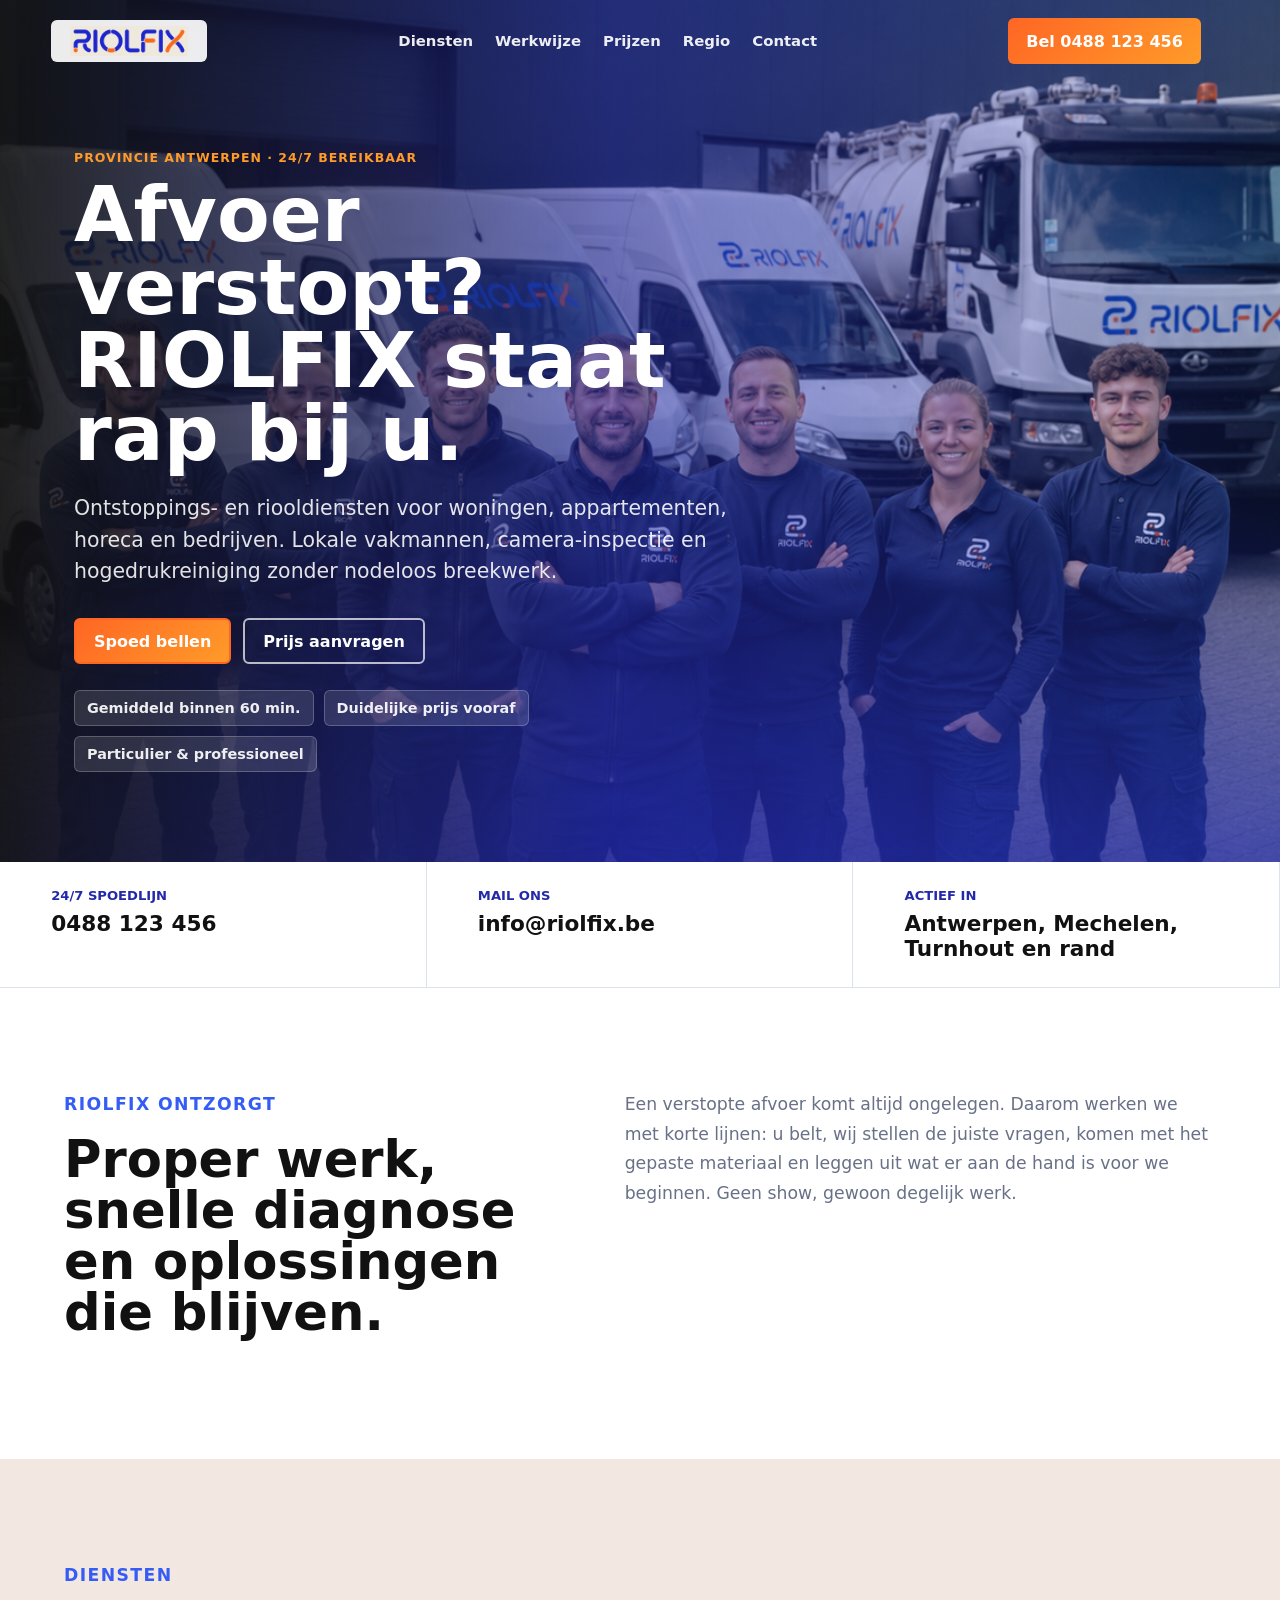
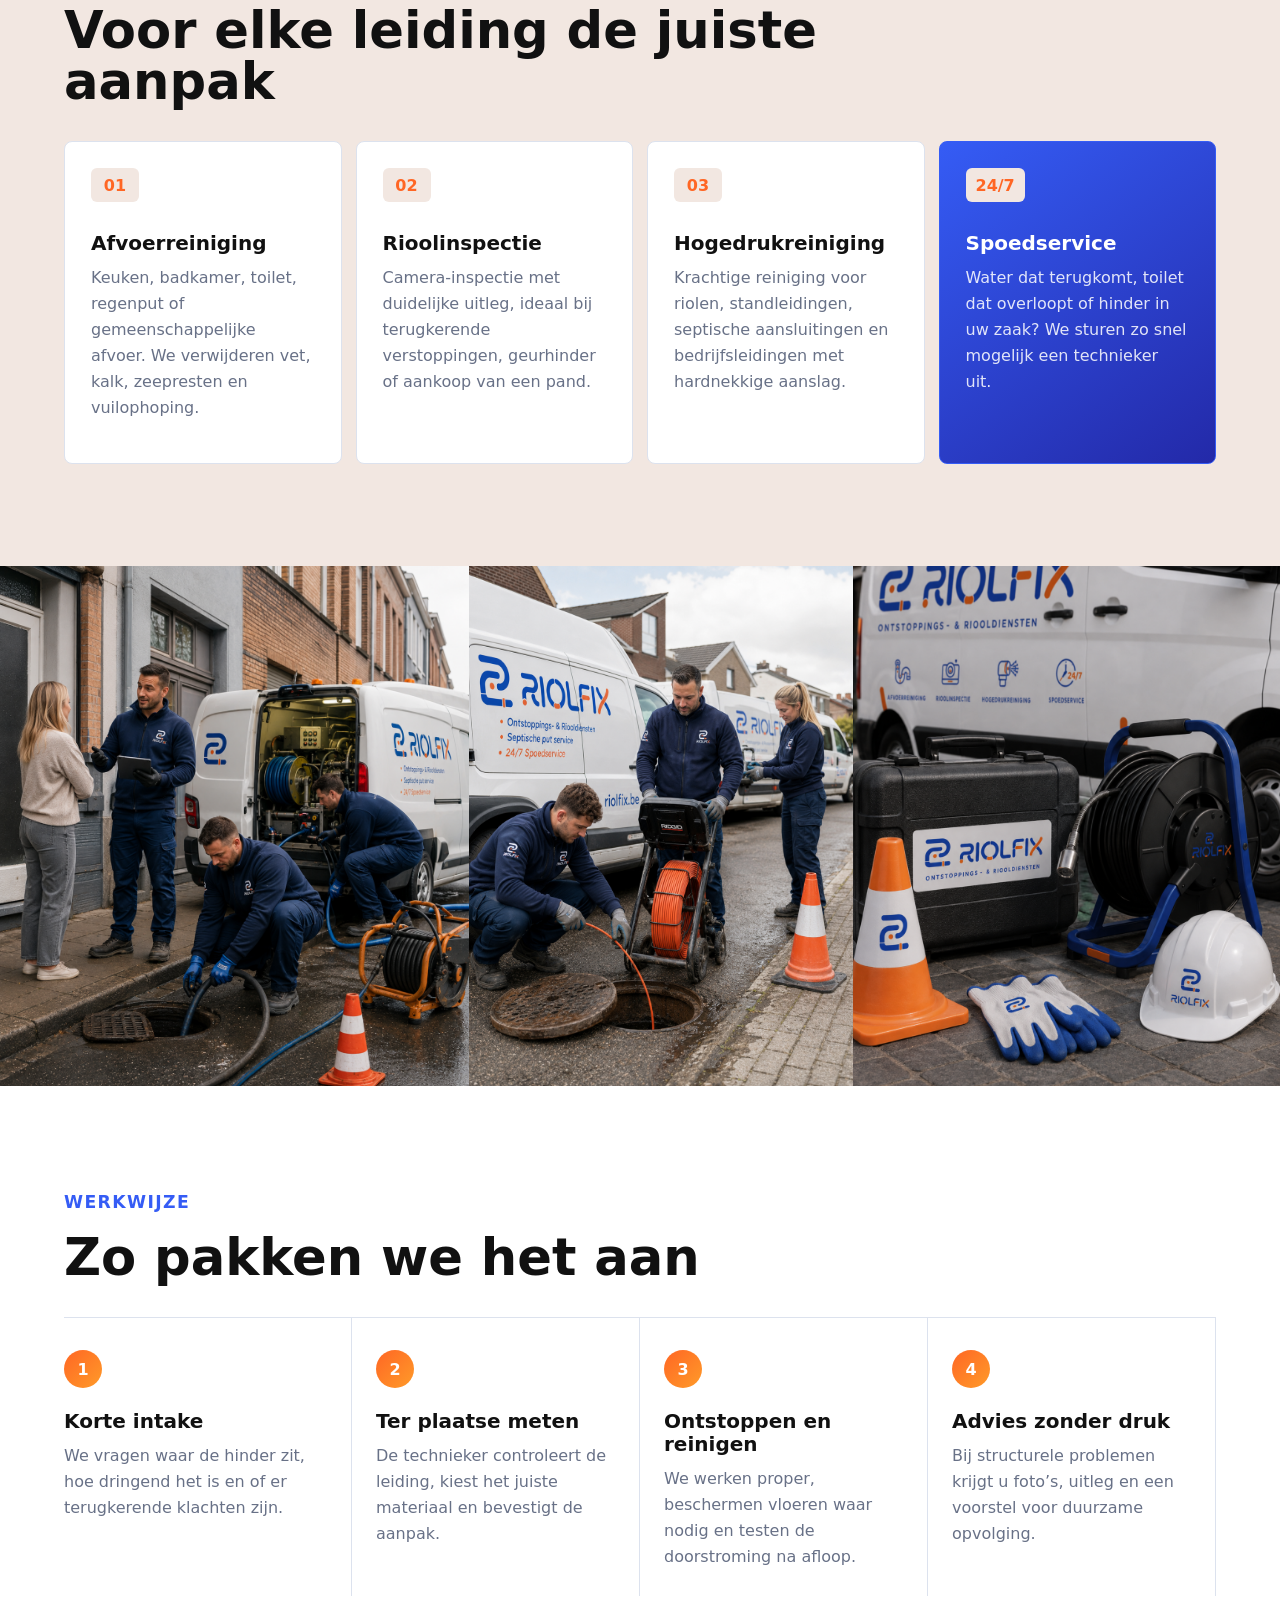
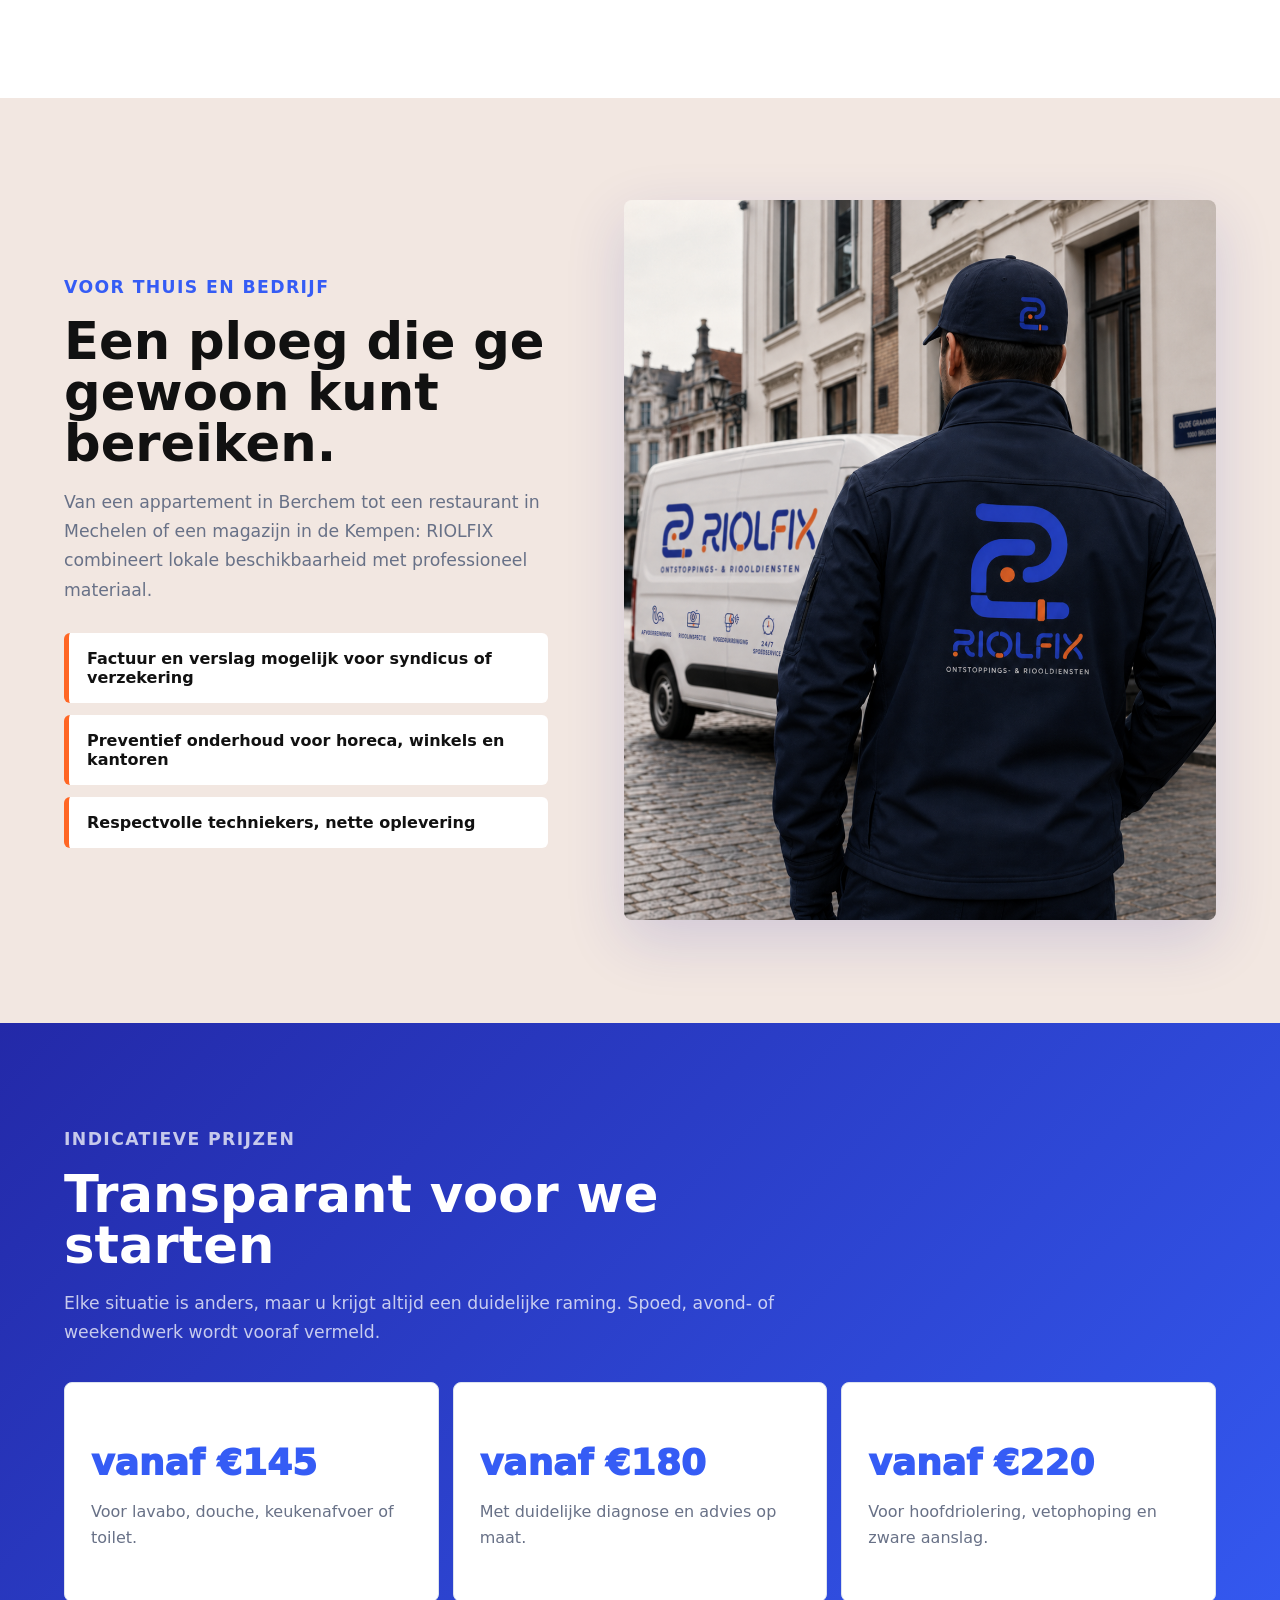
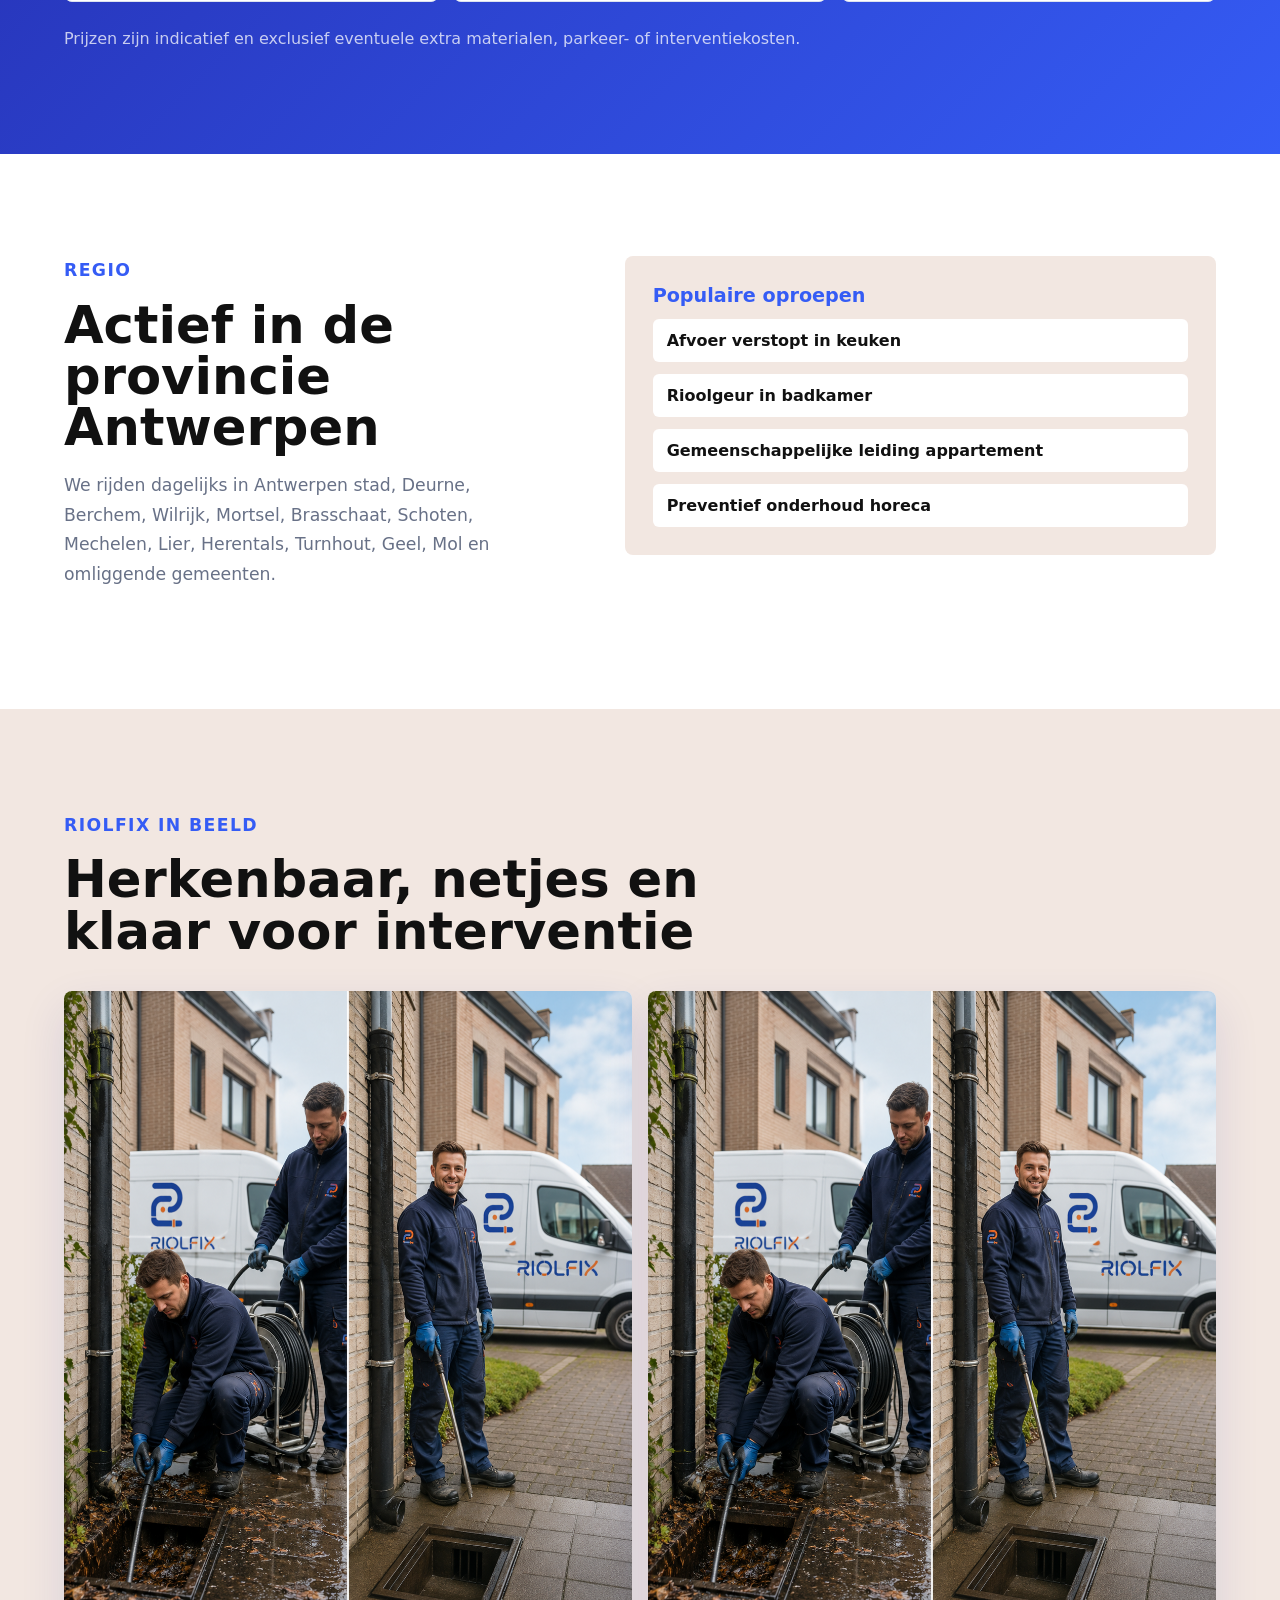
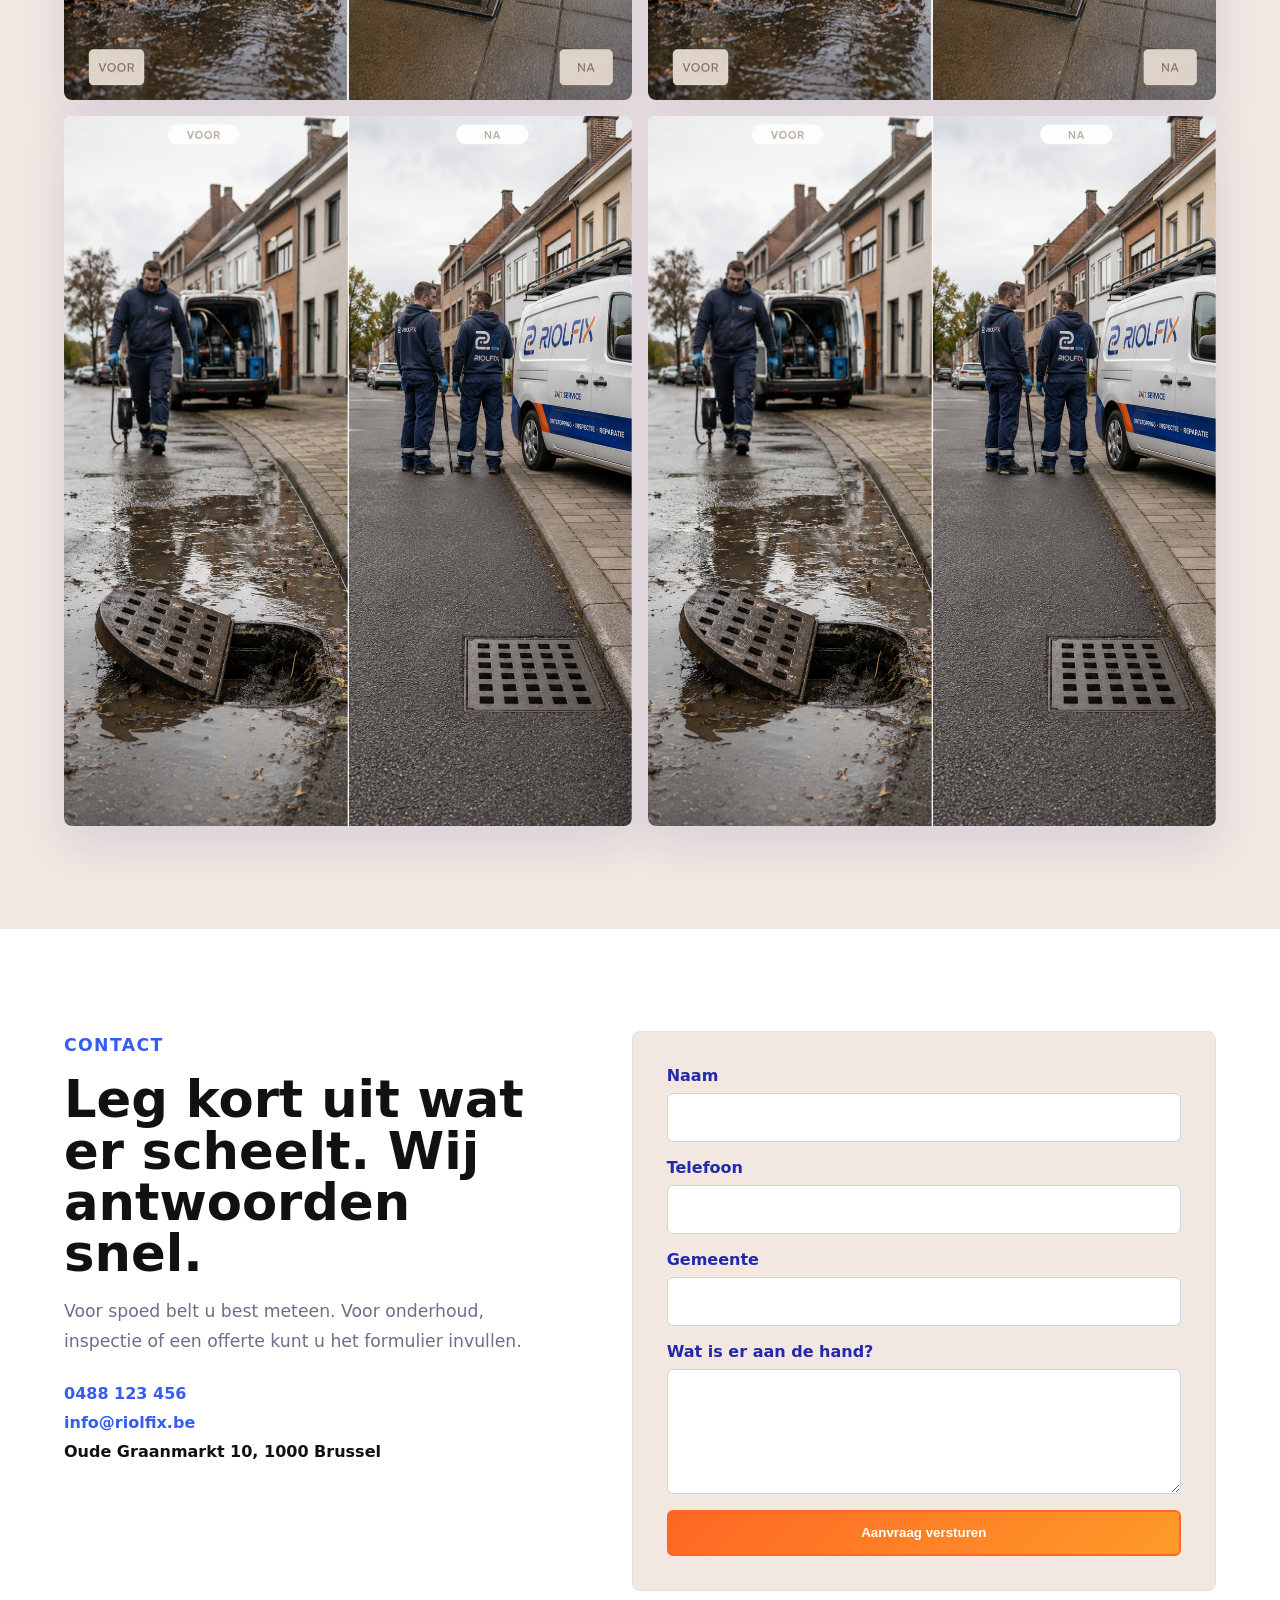
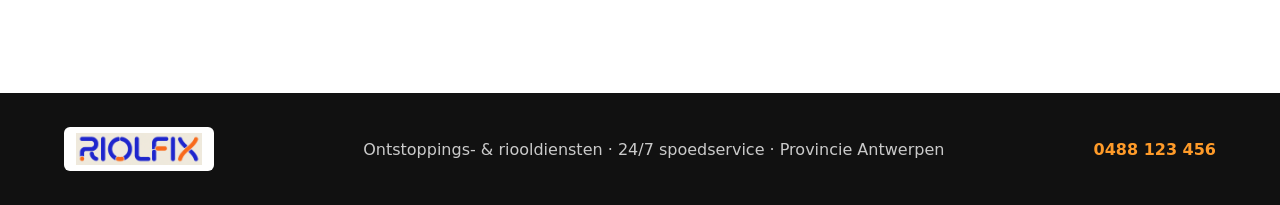
==== index.html @ 6b350935 "Build RIOLFIX landing page" ====
<!doctype html>
<html lang="nl-BE">
  <head>
    <meta charset="utf-8" />
    <meta name="viewport" content="width=device-width, initial-scale=1" />
    <title>RIOLFIX | Ontstoppings- & riooldiensten in Antwerpen</title>
    <meta
      name="description"
      content="RIOLFIX helpt woningen, horeca en bedrijven in provincie Antwerpen met ontstoppingen, rioolinspectie, hogedrukreiniging en 24/7 spoedservice."
    />
    <link rel="preload" href="assets/team-yard.png" as="image" />
    <link rel="stylesheet" href="styles.css" />
  </head>
  <body>
    <header class="site-header" data-header>
      <a class="brand" href="#top" aria-label="RIOLFIX startpagina">
        <img src="assets/riolfix-logo-crop.png" alt="RIOLFIX" />
      </a>
      <nav class="nav" aria-label="Hoofdnavigatie">
        <a href="#diensten">Diensten</a>
        <a href="#werkwijze">Werkwijze</a>
        <a href="#prijzen">Prijzen</a>
        <a href="#regio">Regio</a>
        <a href="#contact">Contact</a>
      </nav>
      <a class="header-call" href="tel:+32488123456">Bel 0488 123 456</a>
      <button class="menu-toggle" type="button" aria-expanded="false" aria-controls="mobile-nav" data-menu-toggle>
        <span></span>
        <span></span>
      </button>
    </header>

    <nav class="mobile-nav" id="mobile-nav" aria-label="Mobiele navigatie" data-mobile-nav>
      <a href="#diensten">Diensten</a>
      <a href="#werkwijze">Werkwijze</a>
      <a href="#prijzen">Prijzen</a>
      <a href="#regio">Regio</a>
      <a href="#contact">Contact</a>
    </nav>

    <main id="top">
      <section class="hero" aria-labelledby="hero-title">
        <picture>
          <source srcset="assets/team-yard.png" media="(min-width: 760px)" />
          <img class="hero-bg" src="assets/technician-van.png" alt="RIOLFIX ploeg met servicewagens" />
        </picture>
        <div class="hero-shade"></div>
        <div class="hero-content">
          <p class="eyebrow">Provincie Antwerpen · 24/7 bereikbaar</p>
          <h1 id="hero-title">Afvoer verstopt? RIOLFIX staat rap bij u.</h1>
          <p class="hero-copy">
            Ontstoppings- en riooldiensten voor woningen, appartementen, horeca en bedrijven.
            Lokale vakmannen, camera-inspectie en hogedrukreiniging zonder nodeloos breekwerk.
          </p>
          <div class="hero-actions">
            <a class="btn primary" href="tel:+32488123456">Spoed bellen</a>
            <a class="btn secondary" href="#contact">Prijs aanvragen</a>
          </div>
          <div class="hero-facts" aria-label="Belangrijkste voordelen">
            <span>Gemiddeld binnen 60 min.</span>
            <span>Duidelijke prijs vooraf</span>
            <span>Particulier & professioneel</span>
          </div>
        </div>
      </section>

      <section class="quick-strip" aria-label="Snelle contactopties">
        <a href="tel:+32488123456">
          <strong>24/7 spoedlijn</strong>
          <span>0488 123 456</span>
        </a>
        <a href="mailto:info@riolfix.be">
          <strong>Mail ons</strong>
          <span>info@riolfix.be</span>
        </a>
        <a href="#regio">
          <strong>Actief in</strong>
          <span>Antwerpen, Mechelen, Turnhout en rand</span>
        </a>
      </section>

      <section class="section intro">
        <div>
          <p class="eyebrow blue">RIOLFIX ontzorgt</p>
          <h2>Proper werk, snelle diagnose en oplossingen die blijven.</h2>
        </div>
        <p>
          Een verstopte afvoer komt altijd ongelegen. Daarom werken we met korte lijnen:
          u belt, wij stellen de juiste vragen, komen met het gepaste materiaal en leggen uit
          wat er aan de hand is voor we beginnen. Geen show, gewoon degelijk werk.
        </p>
      </section>

      <section class="section services" id="diensten" aria-labelledby="diensten-title">
        <div class="section-head">
          <p class="eyebrow blue">Diensten</p>
          <h2 id="diensten-title">Voor elke leiding de juiste aanpak</h2>
        </div>
        <div class="service-grid">
          <article class="service-card">
            <span class="service-icon">01</span>
            <h3>Afvoerreiniging</h3>
            <p>Keuken, badkamer, toilet, regenput of gemeenschappelijke afvoer. We verwijderen vet, kalk, zeepresten en vuilophoping.</p>
          </article>
          <article class="service-card">
            <span class="service-icon">02</span>
            <h3>Rioolinspectie</h3>
            <p>Camera-inspectie met duidelijke uitleg, ideaal bij terugkerende verstoppingen, geurhinder of aankoop van een pand.</p>
          </article>
          <article class="service-card">
            <span class="service-icon">03</span>
            <h3>Hogedrukreiniging</h3>
            <p>Krachtige reiniging voor riolen, standleidingen, septische aansluitingen en bedrijfsleidingen met hardnekkige aanslag.</p>
          </article>
          <article class="service-card accent">
            <span class="service-icon">24/7</span>
            <h3>Spoedservice</h3>
            <p>Water dat terugkomt, toilet dat overloopt of hinder in uw zaak? We sturen zo snel mogelijk een technieker uit.</p>
          </article>
        </div>
      </section>

      <section class="image-band" aria-label="RIOLFIX materiaal en voertuigen">
        <img src="assets/intervention-team.png" alt="RIOLFIX ploeg voert rioolinterventie uit bij woning" />
        <img src="assets/field-crew.png" alt="RIOLFIX techniekers met ontstoppingsmateriaal naast servicewagens" />
        <img src="assets/equipment.png" alt="Inspectie- en reinigingsmateriaal van RIOLFIX" />
      </section>

      <section class="section process" id="werkwijze" aria-labelledby="werkwijze-title">
        <div class="section-head">
          <p class="eyebrow blue">Werkwijze</p>
          <h2 id="werkwijze-title">Zo pakken we het aan</h2>
        </div>
        <div class="timeline">
          <article>
            <span>1</span>
            <h3>Korte intake</h3>
            <p>We vragen waar de hinder zit, hoe dringend het is en of er terugkerende klachten zijn.</p>
          </article>
          <article>
            <span>2</span>
            <h3>Ter plaatse meten</h3>
            <p>De technieker controleert de leiding, kiest het juiste materiaal en bevestigt de aanpak.</p>
          </article>
          <article>
            <span>3</span>
            <h3>Ontstoppen en reinigen</h3>
            <p>We werken proper, beschermen vloeren waar nodig en testen de doorstroming na afloop.</p>
          </article>
          <article>
            <span>4</span>
            <h3>Advies zonder druk</h3>
            <p>Bij structurele problemen krijgt u foto’s, uitleg en een voorstel voor duurzame opvolging.</p>
          </article>
        </div>
      </section>

      <section class="section split trust">
        <div class="split-copy">
          <p class="eyebrow blue">Voor thuis en bedrijf</p>
          <h2>Een ploeg die ge gewoon kunt bereiken.</h2>
          <p>
            Van een appartement in Berchem tot een restaurant in Mechelen of een magazijn in de Kempen:
            RIOLFIX combineert lokale beschikbaarheid met professioneel materiaal.
          </p>
          <ul class="check-list">
            <li>Factuur en verslag mogelijk voor syndicus of verzekering</li>
            <li>Preventief onderhoud voor horeca, winkels en kantoren</li>
            <li>Respectvolle techniekers, nette oplevering</li>
          </ul>
        </div>
        <img src="assets/back-technician.png" alt="RIOLFIX technieker bij servicewagen in Antwerpen" />
      </section>

      <section class="section pricing" id="prijzen" aria-labelledby="prijzen-title">
        <div class="section-head">
          <p class="eyebrow blue">Indicatieve prijzen</p>
          <h2 id="prijzen-title">Transparant voor we starten</h2>
          <p>Elke situatie is anders, maar u krijgt altijd een duidelijke raming. Spoed, avond- of weekendwerk wordt vooraf vermeld.</p>
        </div>
        <div class="price-grid">
          <article>
            <h3>Standaard ontstopping</h3>
            <p class="price">vanaf €145</p>
            <span>Voor lavabo, douche, keukenafvoer of toilet.</span>
          </article>
          <article>
            <h3>Camera-inspectie</h3>
            <p class="price">vanaf €180</p>
            <span>Met duidelijke diagnose en advies op maat.</span>
          </article>
          <article>
            <h3>Hogedrukreiniging</h3>
            <p class="price">vanaf €220</p>
            <span>Voor hoofdriolering, vetophoping en zware aanslag.</span>
          </article>
        </div>
        <p class="fine-print">Prijzen zijn indicatief en exclusief eventuele extra materialen, parkeer- of interventiekosten.</p>
      </section>

      <section class="section region" id="regio" aria-labelledby="regio-title">
        <div>
          <p class="eyebrow blue">Regio</p>
          <h2 id="regio-title">Actief in de provincie Antwerpen</h2>
          <p>
            We rijden dagelijks in Antwerpen stad, Deurne, Berchem, Wilrijk, Mortsel, Brasschaat,
            Schoten, Mechelen, Lier, Herentals, Turnhout, Geel, Mol en omliggende gemeenten.
          </p>
        </div>
        <div class="region-panel">
          <strong>Populaire oproepen</strong>
          <span>Afvoer verstopt in keuken</span>
          <span>Rioolgeur in badkamer</span>
          <span>Gemeenschappelijke leiding appartement</span>
          <span>Preventief onderhoud horeca</span>
        </div>
      </section>

      <section class="section gallery" aria-labelledby="gallery-title">
        <div class="section-head">
          <p class="eyebrow blue">RIOLFIX in beeld</p>
          <h2 id="gallery-title">Herkenbaar, netjes en klaar voor interventie</h2>
        </div>
        <div class="gallery-grid">
          <img src="assets/before-after-yard-1.png" alt="Voor en na afvoerreiniging aan woning door RIOLFIX" />
          <img src="assets/before-after-street-1.png" alt="Voor en na straatkolk reinigen door RIOLFIX" />
          <img src="assets/before-after-yard-2.png" alt="RIOLFIX ontstopping met proper resultaat bij oprit" />
          <img src="assets/before-after-street-2.png" alt="RIOLFIX interventie voor verstopte straatkolk" />
        </div>
      </section>

      <section class="section contact" id="contact" aria-labelledby="contact-title">
        <div class="contact-copy">
          <p class="eyebrow blue">Contact</p>
          <h2 id="contact-title">Leg kort uit wat er scheelt. Wij antwoorden snel.</h2>
          <p>
            Voor spoed belt u best meteen. Voor onderhoud, inspectie of een offerte kunt u het formulier invullen.
          </p>
          <div class="contact-lines">
            <a href="tel:+32488123456">0488 123 456</a>
            <a href="mailto:info@riolfix.be">info@riolfix.be</a>
            <span>Oude Graanmarkt 10, 1000 Brussel</span>
          </div>
        </div>
        <form class="contact-form" action="mailto:info@riolfix.be" method="post" enctype="text/plain">
          <label>
            Naam
            <input name="naam" autocomplete="name" required />
          </label>
          <label>
            Telefoon
            <input name="telefoon" autocomplete="tel" required />
          </label>
          <label>
            Gemeente
            <input name="gemeente" autocomplete="address-level2" />
          </label>
          <label>
            Wat is er aan de hand?
            <textarea name="bericht" rows="5" required></textarea>
          </label>
          <button class="btn primary" type="submit">Aanvraag versturen</button>
        </form>
      </section>
    </main>

    <footer class="footer">
      <img src="assets/riolfix-logo-crop.png" alt="RIOLFIX" />
      <p>Ontstoppings- & riooldiensten · 24/7 spoedservice · Provincie Antwerpen</p>
      <a href="tel:+32488123456">0488 123 456</a>
    </footer>

    <a class="sticky-call" href="tel:+32488123456">24/7 spoed: 0488 123 456</a>
    <script src="script.js"></script>
  </body>
</html>
---- styles.css ----
:root {
  --blue: #355cf5;
  --blue-dark: #2329a8;
  --orange: #ff6624;
  --amber: #ff9b29;
  --ink: #111111;
  --muted: #687187;
  --line: #dce2ee;
  --paper: #f2e7e1;
  --white: #ffffff;
  --shadow: 0 20px 60px rgba(35, 41, 168, 0.16);
  font-family:
    Inter, ui-sans-serif, system-ui, -apple-system, BlinkMacSystemFont, "Segoe UI",
    sans-serif;
}

* {
  box-sizing: border-box;
}

html {
  scroll-behavior: smooth;
}

body {
  margin: 0;
  color: var(--ink);
  background: var(--paper);
}

img {
  display: block;
  max-width: 100%;
}

a {
  color: inherit;
  text-decoration: none;
}

.site-header {
  position: fixed;
  top: 0;
  left: 0;
  z-index: 20;
  display: grid;
  grid-template-columns: auto 1fr auto auto;
  align-items: center;
  gap: 28px;
  width: 100%;
  padding: 18px clamp(18px, 4vw, 56px);
  color: var(--white);
  transition:
    background 180ms ease,
    box-shadow 180ms ease,
    color 180ms ease;
}

.site-header.is-scrolled {
  color: var(--ink);
  background: rgba(242, 231, 225, 0.94);
  box-shadow: 0 12px 38px rgba(35, 41, 168, 0.12);
  backdrop-filter: blur(16px);
}

.brand {
  display: flex;
  align-items: center;
  width: 156px;
}

.brand img {
  width: 100%;
  height: 42px;
  object-fit: contain;
  padding: 6px 10px;
  background: rgba(255, 255, 255, 0.92);
  border-radius: 6px;
}

.nav {
  display: flex;
  justify-content: center;
  gap: 22px;
  font-size: 0.93rem;
  font-weight: 700;
}

.nav a {
  opacity: 0.92;
}

.nav a:hover {
  color: var(--amber);
}

.header-call,
.btn {
  display: inline-flex;
  align-items: center;
  justify-content: center;
  min-height: 46px;
  padding: 0 18px;
  border-radius: 6px;
  font-weight: 800;
  white-space: nowrap;
}

.header-call {
  color: var(--white);
  background: linear-gradient(135deg, var(--orange), var(--amber));
}

.menu-toggle {
  display: none;
  width: 46px;
  height: 46px;
  border: 0;
  border-radius: 6px;
  background: var(--blue);
}

.menu-toggle span {
  display: block;
  width: 20px;
  height: 2px;
  margin: 5px auto;
  background: var(--white);
}

.mobile-nav {
  position: fixed;
  top: 76px;
  right: 14px;
  z-index: 19;
  display: none;
  min-width: 220px;
  padding: 10px;
  background: var(--white);
  border: 1px solid var(--line);
  border-radius: 8px;
  box-shadow: var(--shadow);
}

.mobile-nav.is-open {
  display: grid;
}

.mobile-nav a {
  padding: 14px;
  border-radius: 6px;
  font-weight: 800;
}

.mobile-nav a:hover {
  background: var(--paper);
}

.hero {
  position: relative;
  min-height: 94vh;
  display: grid;
  align-items: end;
  overflow: hidden;
}

.hero-bg,
.hero picture {
  position: absolute;
  inset: 0;
  width: 100%;
  height: 100%;
}

.hero-bg {
  object-fit: cover;
  object-position: center;
}

.hero-shade {
  position: absolute;
  inset: 0;
  background:
    linear-gradient(90deg, rgba(17, 17, 17, 0.9), rgba(35, 41, 168, 0.54) 48%, rgba(53, 92, 245, 0.16)),
    linear-gradient(0deg, rgba(35, 41, 168, 0.66), transparent 42%);
}

.hero-content {
  position: relative;
  width: min(820px, 100%);
  padding: 150px clamp(20px, 6vw, 74px) 90px;
  color: var(--white);
}

.eyebrow {
  margin: 0 0 14px;
  color: var(--amber);
  font-size: 0.78rem;
  font-weight: 900;
  letter-spacing: 0.08em;
  text-transform: uppercase;
}

.eyebrow.blue {
  color: var(--blue);
}

h1,
h2,
h3,
p {
  margin-top: 0;
}

h1 {
  max-width: 780px;
  margin-bottom: 22px;
  font-size: clamp(2.65rem, 6vw, 5.9rem);
  line-height: 0.95;
  letter-spacing: 0;
}

h2 {
  margin-bottom: 18px;
  font-size: clamp(2rem, 4vw, 3.9rem);
  line-height: 1;
  letter-spacing: 0;
}

h3 {
  margin-bottom: 10px;
  font-size: 1.25rem;
  line-height: 1.15;
}

.hero-copy {
  max-width: 660px;
  color: rgba(255, 255, 255, 0.88);
  font-size: clamp(1.05rem, 2vw, 1.28rem);
  line-height: 1.55;
}

.hero-actions {
  display: flex;
  flex-wrap: wrap;
  gap: 12px;
  margin: 30px 0 26px;
}

.btn.primary {
  color: var(--white);
  background: linear-gradient(135deg, var(--orange), var(--amber));
  border: 2px solid var(--orange);
}

.btn.secondary {
  color: var(--white);
  border: 2px solid rgba(255, 255, 255, 0.7);
}

.hero-facts {
  display: flex;
  flex-wrap: wrap;
  gap: 10px;
}

.hero-facts span {
  padding: 9px 12px;
  color: rgba(255, 255, 255, 0.92);
  background: rgba(255, 255, 255, 0.12);
  border: 1px solid rgba(255, 255, 255, 0.22);
  border-radius: 6px;
  font-size: 0.9rem;
  font-weight: 800;
}

.quick-strip {
  display: grid;
  grid-template-columns: repeat(3, 1fr);
  background: var(--white);
  border-bottom: 1px solid var(--line);
}

.quick-strip a {
  min-height: 112px;
  padding: 26px clamp(20px, 4vw, 56px);
  border-right: 1px solid var(--line);
}

.quick-strip strong,
.quick-strip span {
  display: block;
}

.quick-strip strong {
  margin-bottom: 8px;
  color: var(--blue-dark);
  font-size: 0.82rem;
  text-transform: uppercase;
}

.quick-strip span {
  font-size: clamp(1rem, 2vw, 1.35rem);
  font-weight: 900;
}

.section {
  padding: clamp(64px, 8vw, 118px) clamp(20px, 5vw, 74px);
}

.intro,
.region {
  display: grid;
  grid-template-columns: minmax(260px, 0.9fr) minmax(280px, 1.1fr);
  gap: clamp(28px, 6vw, 80px);
  align-items: start;
  background: var(--white);
}

.intro p,
.section-head p,
.split-copy p,
.region p,
.contact-copy p {
  color: var(--muted);
  font-size: 1.08rem;
  line-height: 1.7;
}

.section-head {
  max-width: 760px;
  margin-bottom: 34px;
}

.services {
  background: var(--paper);
}

.service-grid,
.price-grid {
  display: grid;
  grid-template-columns: repeat(4, 1fr);
  gap: 14px;
}

.service-card,
.price-grid article {
  min-height: 270px;
  padding: 26px;
  background: var(--white);
  border: 1px solid var(--line);
  border-radius: 8px;
}

.service-card.accent {
  color: var(--white);
  background: linear-gradient(145deg, var(--blue), var(--blue-dark));
  border-color: var(--blue);
}

.service-card p,
.price-grid span,
.fine-print {
  color: var(--muted);
  line-height: 1.62;
}

.service-card.accent p {
  color: rgba(255, 255, 255, 0.86);
}

.service-icon {
  display: inline-flex;
  align-items: center;
  justify-content: center;
  min-width: 48px;
  height: 34px;
  margin-bottom: 30px;
  padding: 0 10px;
  color: var(--orange);
  background: var(--paper);
  border-radius: 6px;
  font-weight: 900;
}

.image-band {
  display: grid;
  grid-template-columns: 1.1fr 0.9fr 1fr;
  gap: 0;
  background: var(--blue-dark);
}

.image-band img {
  width: 100%;
  height: min(54vw, 520px);
  object-fit: cover;
}

.process {
  background: var(--white);
}

.timeline {
  display: grid;
  grid-template-columns: repeat(4, 1fr);
  gap: 0;
  border-top: 1px solid var(--line);
}

.timeline article {
  padding: 32px 24px 10px 0;
  border-right: 1px solid var(--line);
}

.timeline article + article {
  padding-left: 24px;
}

.timeline span {
  display: inline-flex;
  align-items: center;
  justify-content: center;
  width: 38px;
  height: 38px;
  margin-bottom: 22px;
  color: var(--white);
  background: linear-gradient(135deg, var(--orange), var(--amber));
  border-radius: 50%;
  font-weight: 900;
}

.timeline p {
  color: var(--muted);
  line-height: 1.62;
}

.split {
  display: grid;
  grid-template-columns: minmax(280px, 0.9fr) minmax(320px, 1.1fr);
  gap: clamp(28px, 6vw, 76px);
  align-items: center;
  background: var(--paper);
}

.split img {
  width: 100%;
  max-height: 720px;
  object-fit: cover;
  border-radius: 8px;
  box-shadow: var(--shadow);
}

.check-list {
  display: grid;
  gap: 12px;
  padding: 0;
  margin: 28px 0 0;
  list-style: none;
}

.check-list li {
  padding: 16px 18px;
  background: var(--white);
  border-left: 5px solid var(--orange);
  border-radius: 6px;
  font-weight: 800;
}

.pricing {
  background: linear-gradient(135deg, var(--blue-dark), var(--blue));
  color: var(--white);
}

.pricing .section-head p,
.pricing .fine-print {
  color: rgba(255, 255, 255, 0.74);
}

.price-grid {
  grid-template-columns: repeat(3, 1fr);
}

.price-grid article {
  min-height: 220px;
}

.price {
  margin-bottom: 16px;
  color: var(--blue);
  font-size: 2.25rem;
  font-weight: 950;
}

.fine-print {
  margin: 24px 0 0;
}

.region {
  background: var(--white);
}

.region-panel {
  display: grid;
  gap: 12px;
  padding: 28px;
  background: var(--paper);
  border-radius: 8px;
}

.region-panel strong {
  color: var(--blue);
  font-size: 1.2rem;
}

.region-panel span {
  padding: 12px 14px;
  background: var(--white);
  border-radius: 6px;
  font-weight: 800;
}

.gallery {
  background: var(--paper);
}

.gallery-grid {
  display: grid;
  grid-template-columns: repeat(2, 1fr);
  gap: 16px;
}

.gallery-grid img {
  width: 100%;
  height: auto;
  aspect-ratio: 1122 / 1402;
  object-fit: contain;
  border-radius: 8px;
  background: var(--white);
  box-shadow: 0 18px 46px rgba(35, 41, 168, 0.12);
}

.contact {
  display: grid;
  grid-template-columns: minmax(280px, 0.9fr) minmax(320px, 1.1fr);
  gap: clamp(30px, 7vw, 90px);
  background: var(--white);
}

.contact-lines {
  display: grid;
  gap: 10px;
  margin-top: 28px;
  font-weight: 900;
}

.contact-lines a {
  color: var(--blue);
}

.contact-form {
  display: grid;
  gap: 16px;
  padding: clamp(22px, 4vw, 34px);
  background: var(--paper);
  border: 1px solid var(--line);
  border-radius: 8px;
}

label {
  display: grid;
  gap: 8px;
  color: var(--blue-dark);
  font-weight: 900;
}

input,
textarea {
  width: 100%;
  border: 1px solid #cbd4e6;
  border-radius: 6px;
  padding: 14px 16px;
  color: var(--ink);
  background: var(--white);
  font: inherit;
}

textarea {
  resize: vertical;
}

.footer {
  display: flex;
  align-items: center;
  justify-content: space-between;
  gap: 22px;
  padding: 34px clamp(20px, 5vw, 74px);
  color: var(--white);
  background: #111111;
}

.footer img {
  width: 150px;
  height: 44px;
  object-fit: contain;
  padding: 6px 10px;
  background: var(--white);
  border-radius: 6px;
}

.footer p {
  margin: 0;
  color: rgba(255, 255, 255, 0.78);
}

.footer a {
  color: var(--amber);
  font-weight: 900;
}

.sticky-call {
  position: fixed;
  right: 18px;
  bottom: 18px;
  z-index: 18;
  display: none;
  min-height: 48px;
  padding: 0 16px;
  align-items: center;
  color: var(--white);
  background: linear-gradient(135deg, var(--orange), var(--amber));
  border-radius: 6px;
  box-shadow: var(--shadow);
  font-weight: 900;
}

@media (max-width: 1080px) {
  .nav {
    display: none;
  }

  .menu-toggle {
    display: block;
  }

  .service-grid,
  .timeline,
  .gallery-grid {
    grid-template-columns: repeat(2, 1fr);
  }
}

@media (max-width: 760px) {
  .site-header {
    grid-template-columns: auto 1fr auto;
    gap: 12px;
    padding: 14px;
  }

  .brand {
    width: 132px;
  }

  .header-call {
    display: none;
  }

  .hero {
    min-height: 92vh;
  }

  .hero-bg {
    object-position: 62% center;
  }

  .hero-shade {
    background:
      linear-gradient(0deg, rgba(3, 15, 43, 0.92), rgba(3, 15, 43, 0.38)),
      linear-gradient(90deg, rgba(3, 15, 43, 0.7), transparent);
  }

  .hero-content {
    padding: 110px 20px 72px;
  }

  h1 {
    font-size: clamp(2.45rem, 13vw, 4rem);
  }

  .hero-actions .btn,
  .contact-form .btn {
    width: 100%;
  }

  .quick-strip,
  .intro,
  .split,
  .region,
  .contact,
  .price-grid {
    grid-template-columns: 1fr;
  }

  .quick-strip a {
    min-height: auto;
    border-right: 0;
    border-bottom: 1px solid var(--line);
  }

  .service-grid,
  .timeline,
  .gallery-grid,
  .image-band {
    grid-template-columns: 1fr;
  }

  .service-card,
  .price-grid article {
    min-height: auto;
  }

  .timeline article,
  .timeline article + article {
    padding: 26px 0;
    border-right: 0;
    border-bottom: 1px solid var(--line);
  }

  .image-band img {
    height: 320px;
  }

  .footer {
    display: grid;
    text-align: center;
    justify-items: center;
    padding-bottom: 88px;
  }

  .sticky-call {
    left: 14px;
    right: 14px;
    display: flex;
    justify-content: center;
  }
}
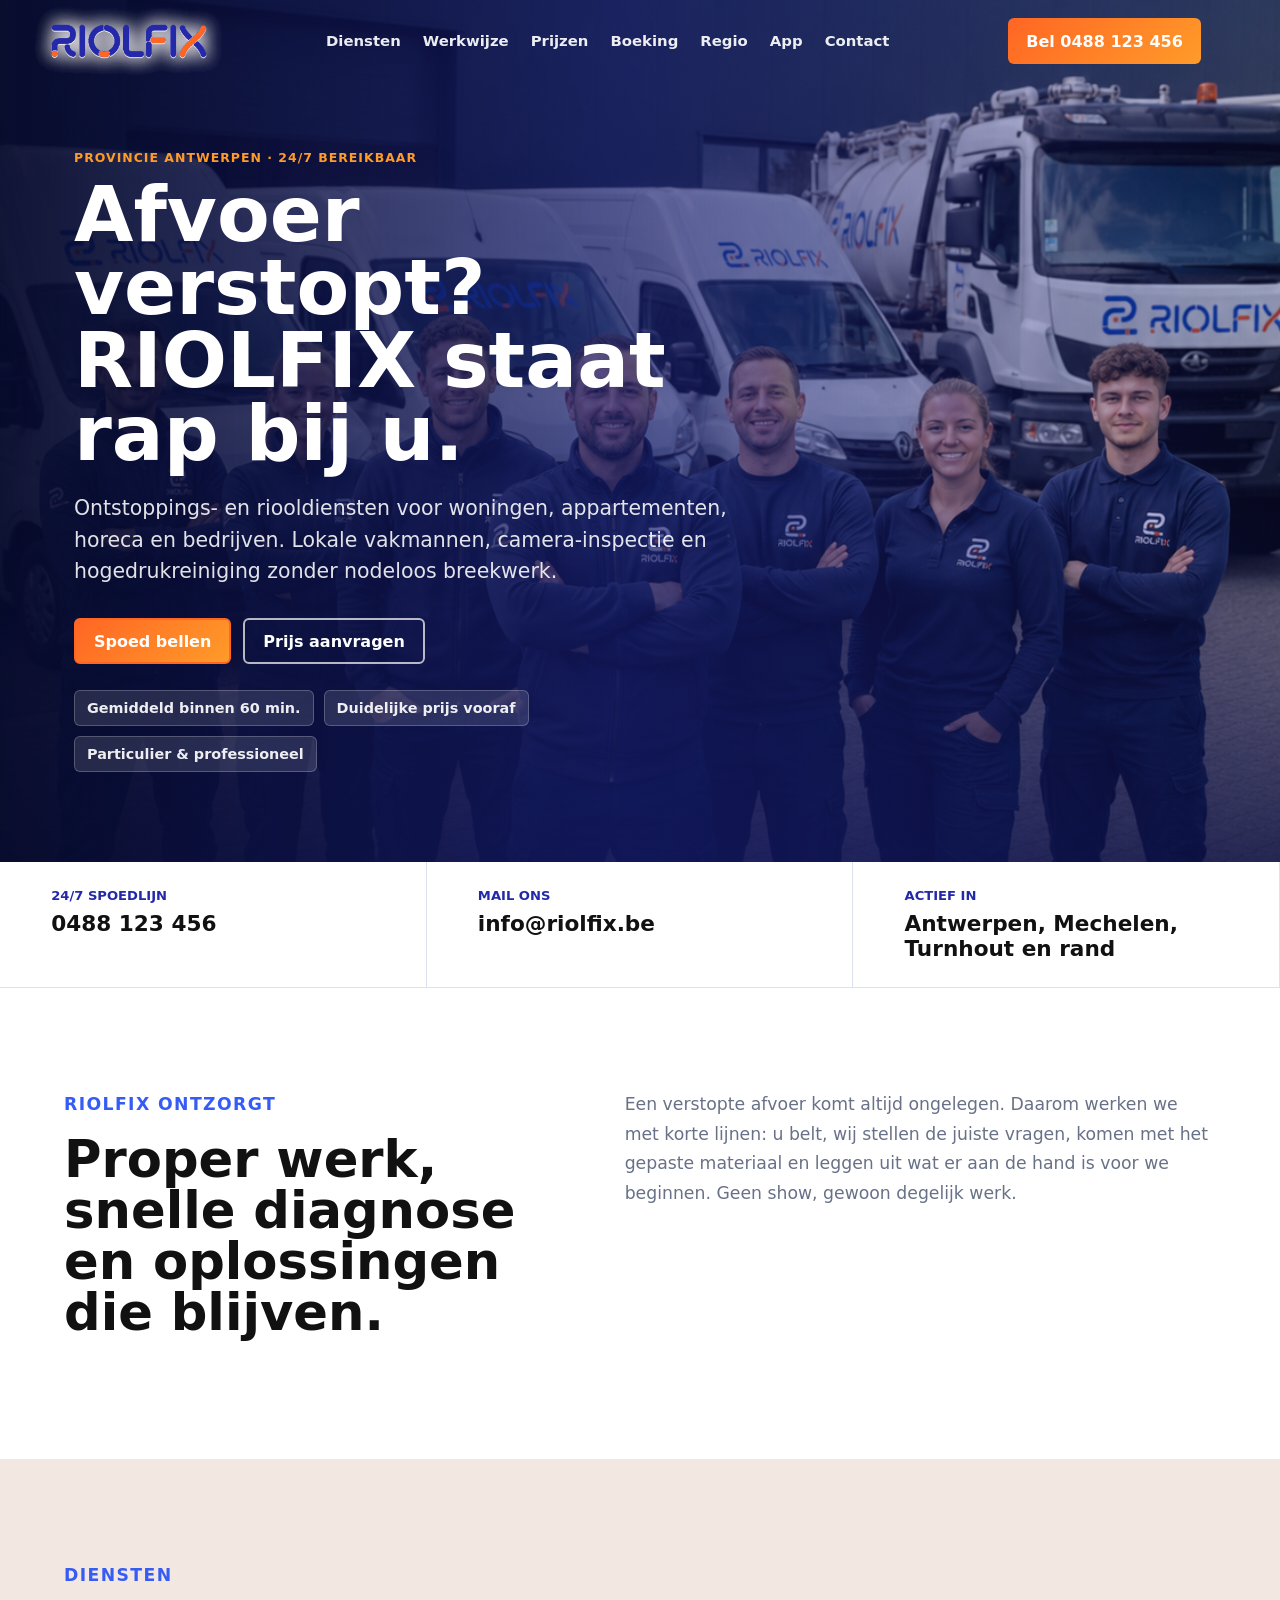
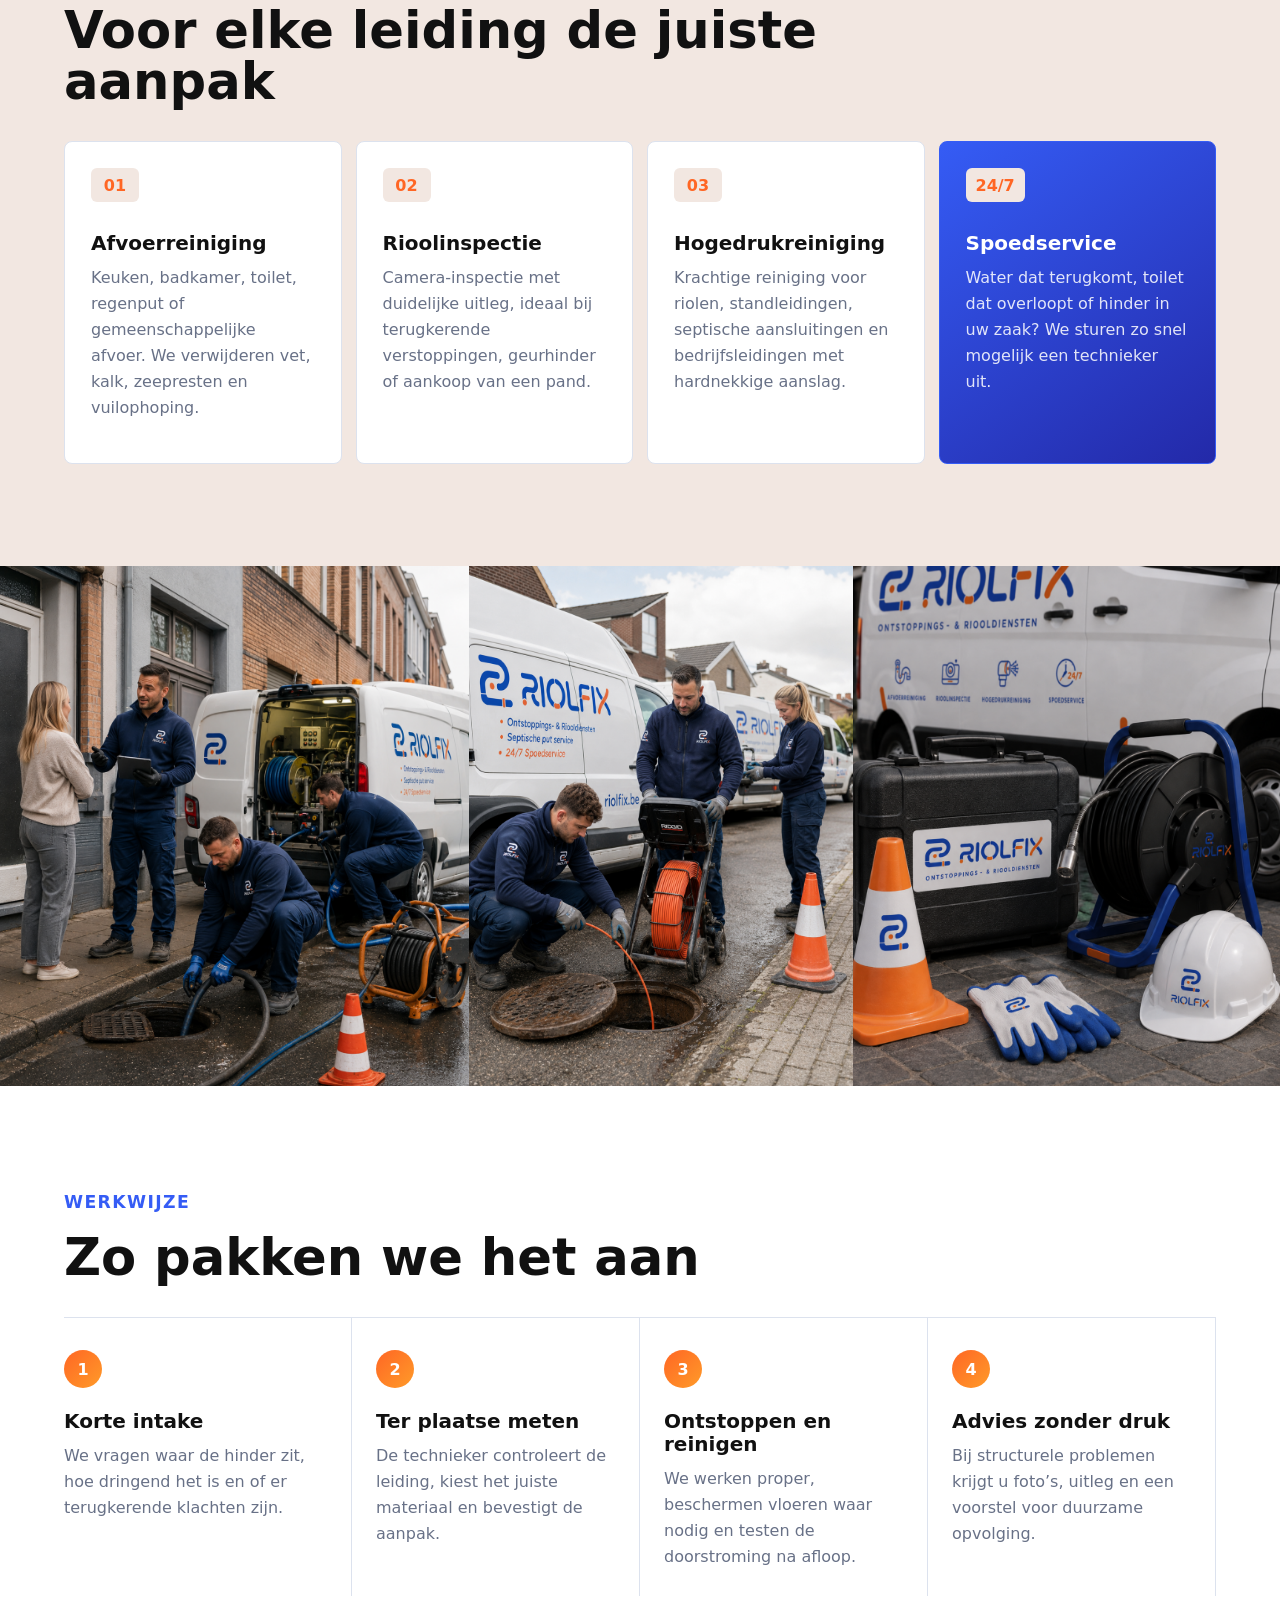
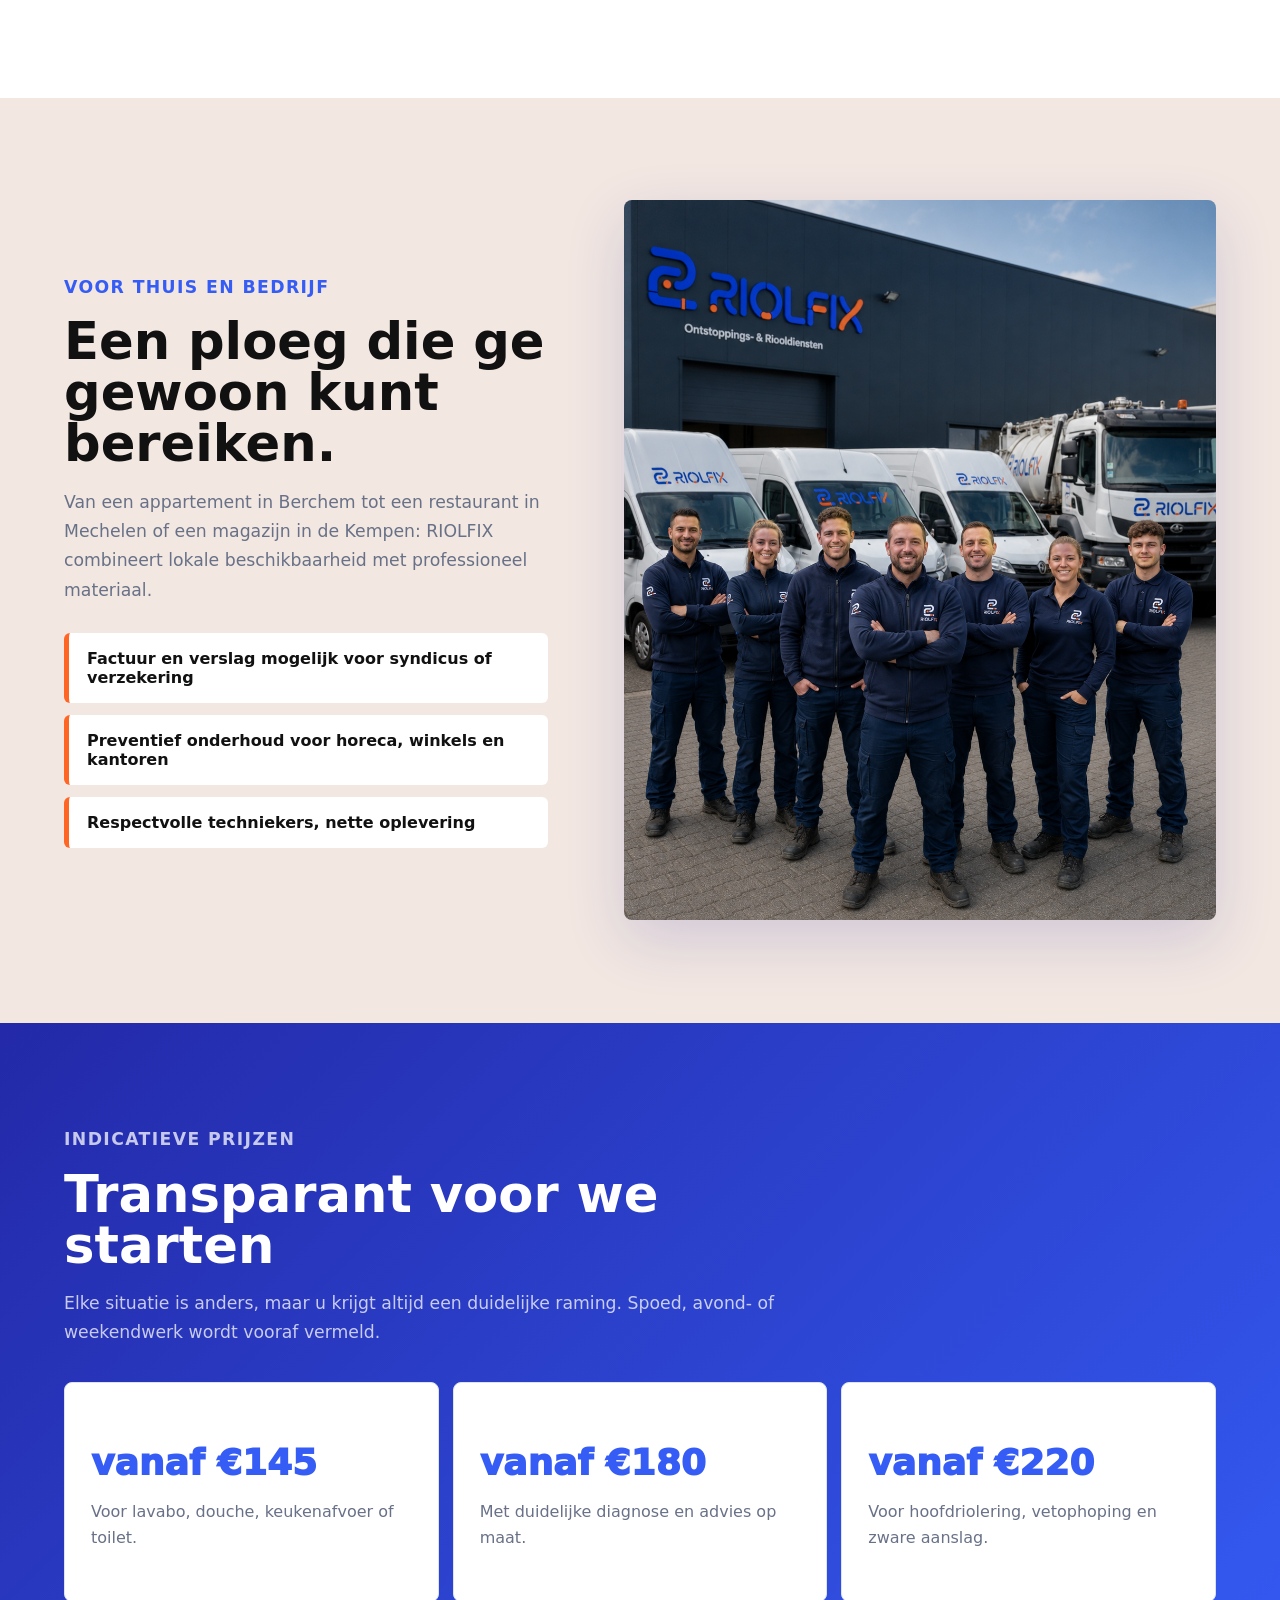
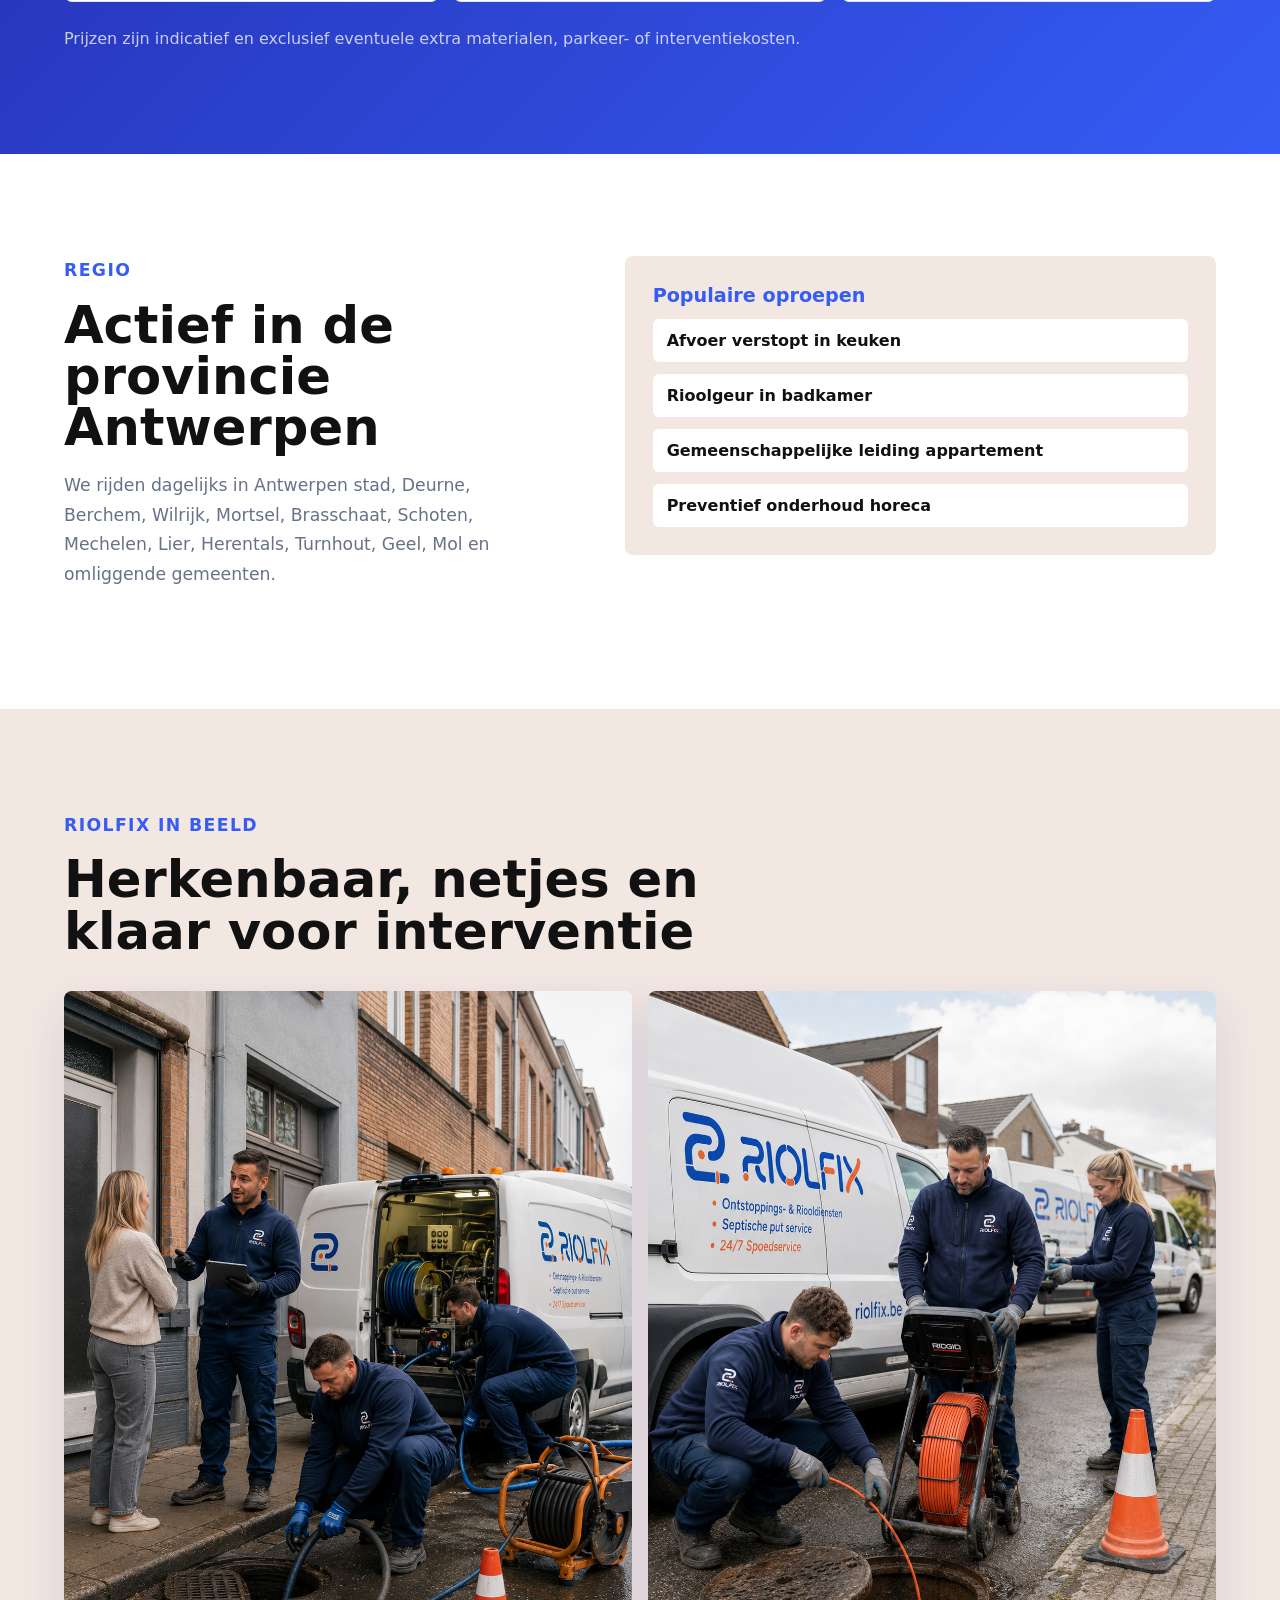
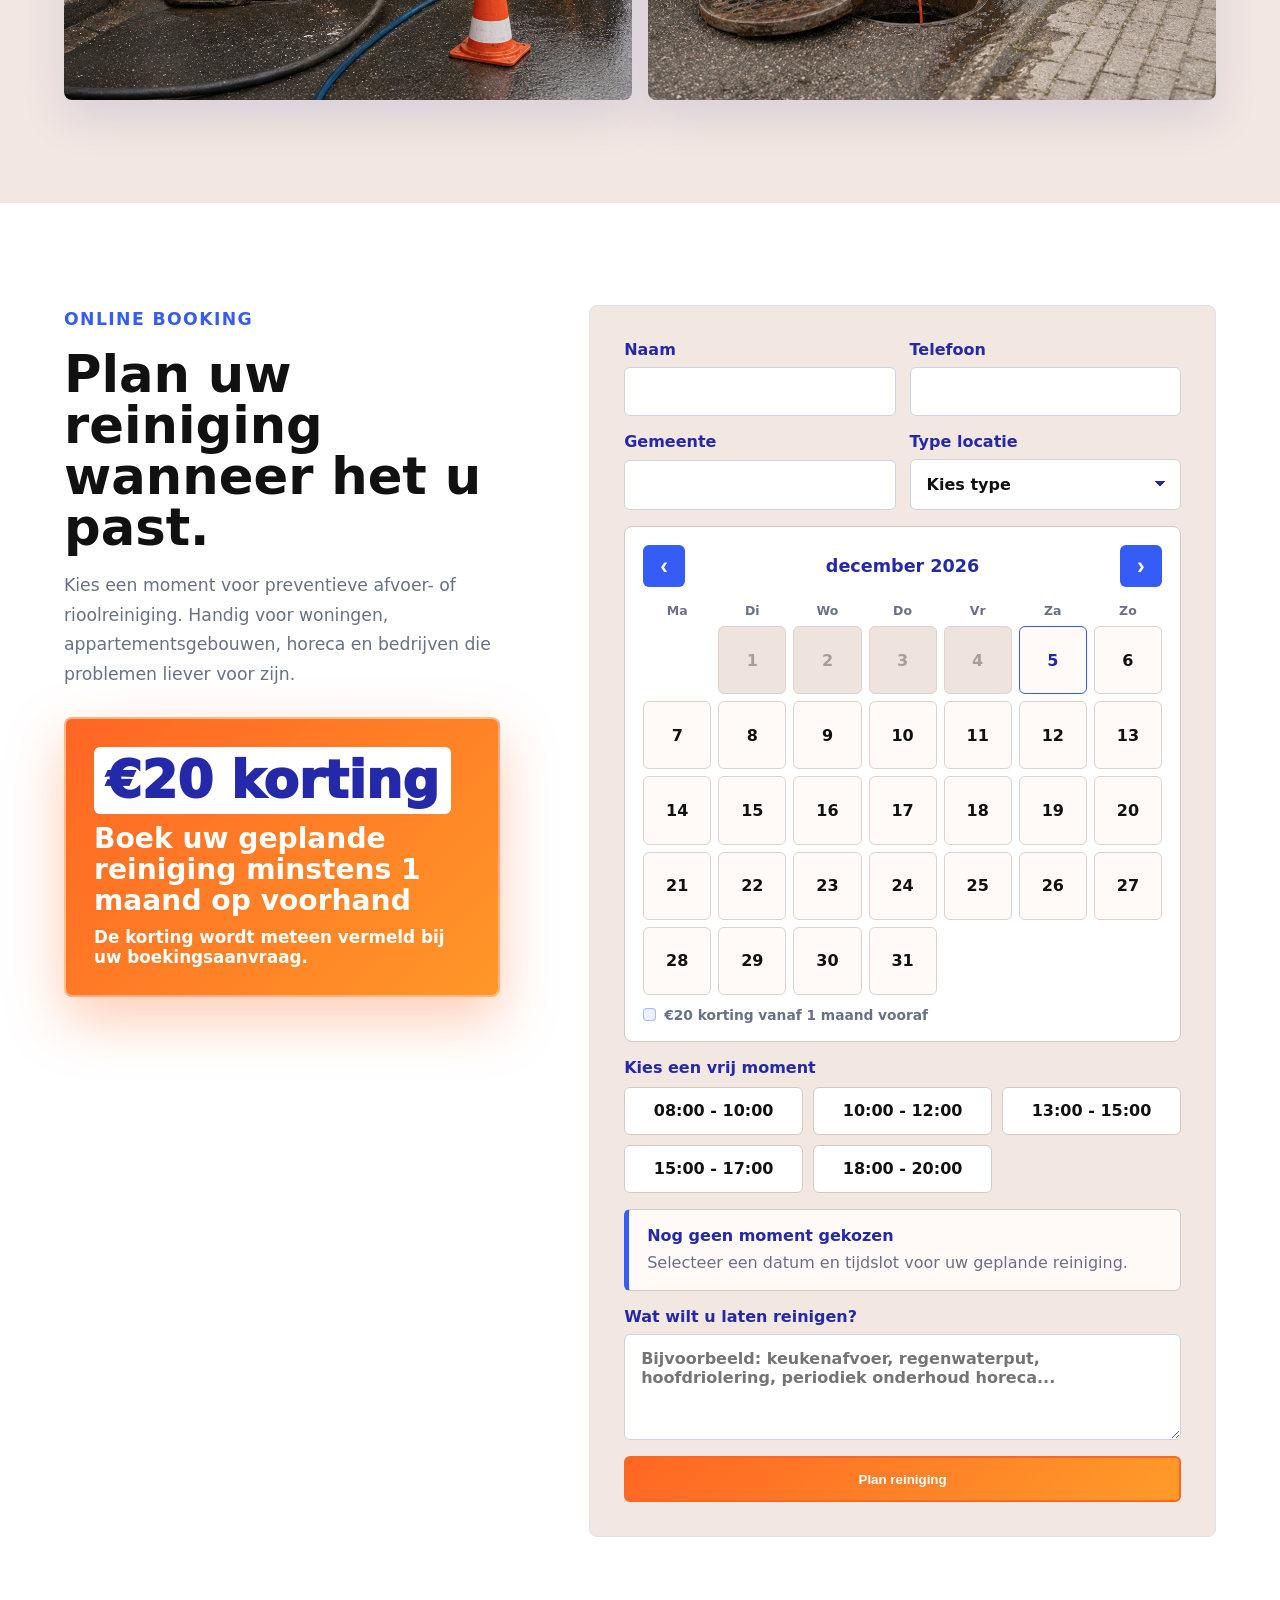
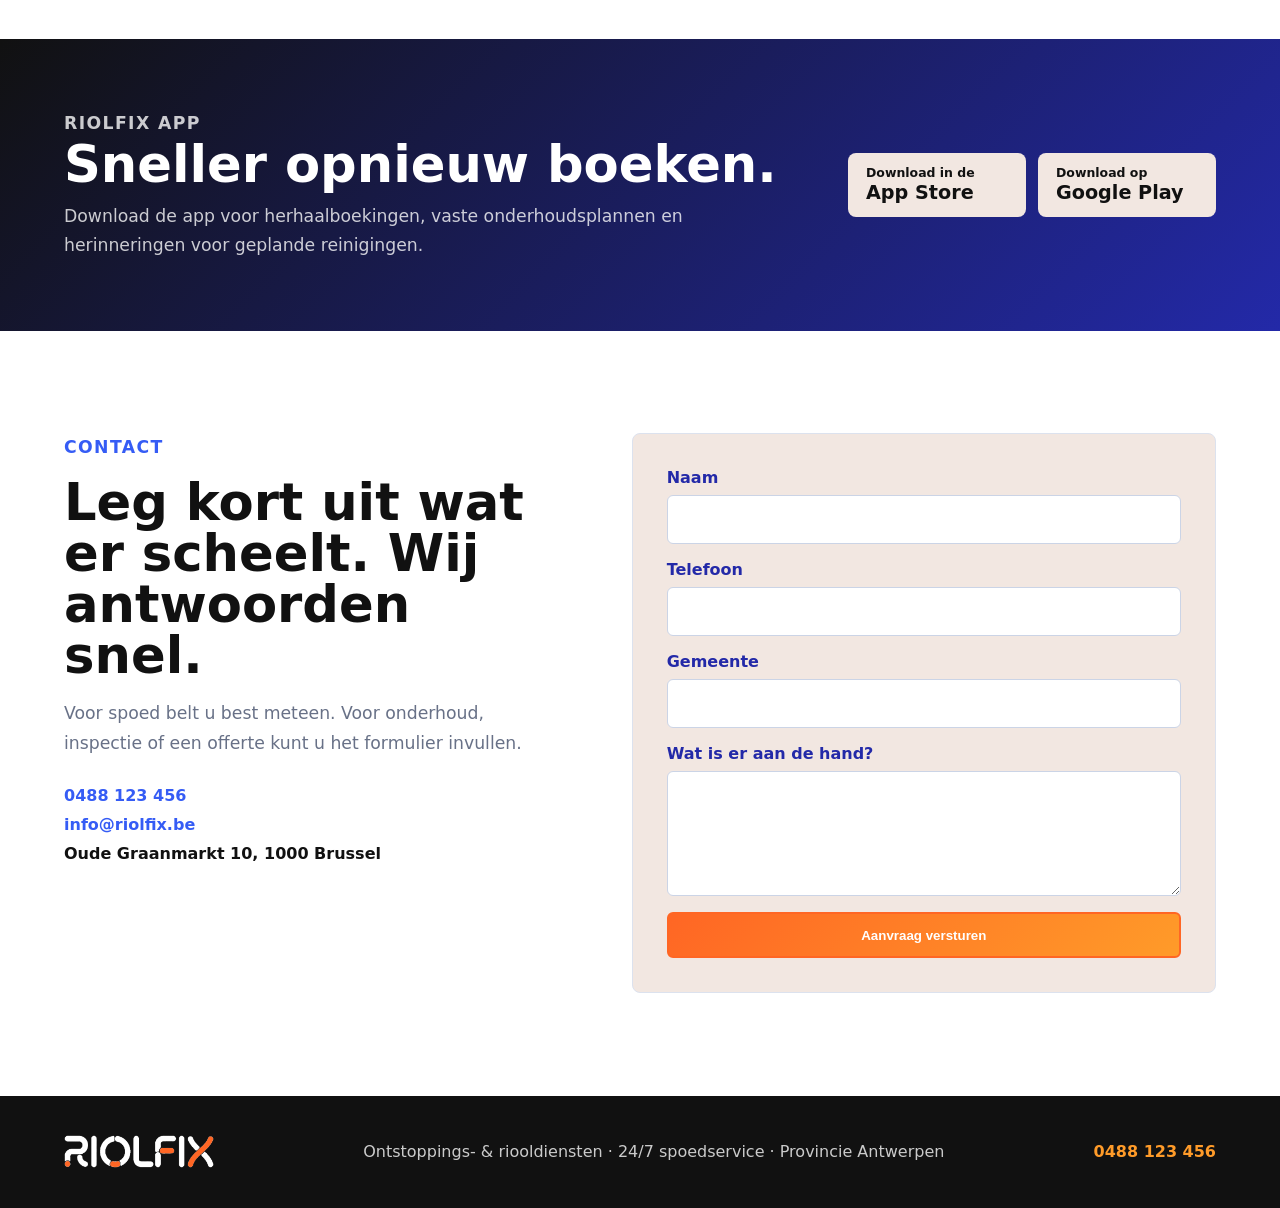
==== commit 33f97eea: "Add RIOLFIX app prototype and booking updates" ====
--- a/index.html
+++ b/index.html
@@ -14,13 +14,16 @@
   <body>
     <header class="site-header" data-header>
       <a class="brand" href="#top" aria-label="RIOLFIX startpagina">
-        <img src="assets/riolfix-logo-crop.png" alt="RIOLFIX" />
+        <img class="logo-light" src="assets/riolfix-logo-blue.png" alt="RIOLFIX" />
+        <img class="logo-dark" src="assets/riolfix-logo-blue.png" alt="" aria-hidden="true" />
       </a>
       <nav class="nav" aria-label="Hoofdnavigatie">
         <a href="#diensten">Diensten</a>
         <a href="#werkwijze">Werkwijze</a>
         <a href="#prijzen">Prijzen</a>
+        <a href="#boeking">Boeking</a>
         <a href="#regio">Regio</a>
+        <a href="app.html">App</a>
         <a href="#contact">Contact</a>
       </nav>
       <a class="header-call" href="tel:+32488123456">Bel 0488 123 456</a>
@@ -34,7 +37,9 @@
       <a href="#diensten">Diensten</a>
       <a href="#werkwijze">Werkwijze</a>
       <a href="#prijzen">Prijzen</a>
+      <a href="#boeking">Boeking</a>
       <a href="#regio">Regio</a>
+      <a href="app.html">App</a>
       <a href="#contact">Contact</a>
     </nav>
 
@@ -169,7 +174,7 @@
             <li>Respectvolle techniekers, nette oplevering</li>
           </ul>
         </div>
-        <img src="assets/back-technician.png" alt="RIOLFIX technieker bij servicewagen in Antwerpen" />
+        <img src="assets/team-yard.png" alt="RIOLFIX ploeg met zichtbare gezichten bij servicewagens" />
       </section>
 
       <section class="section pricing" id="prijzen" aria-labelledby="prijzen-title">
@@ -222,10 +227,114 @@
           <h2 id="gallery-title">Herkenbaar, netjes en klaar voor interventie</h2>
         </div>
         <div class="gallery-grid">
-          <img src="assets/before-after-yard-1.png" alt="Voor en na afvoerreiniging aan woning door RIOLFIX" />
-          <img src="assets/before-after-street-1.png" alt="Voor en na straatkolk reinigen door RIOLFIX" />
-          <img src="assets/before-after-yard-2.png" alt="RIOLFIX ontstopping met proper resultaat bij oprit" />
-          <img src="assets/before-after-street-2.png" alt="RIOLFIX interventie voor verstopte straatkolk" />
+          <img src="assets/intervention-team.png" alt="RIOLFIX ploeg tijdens een rioolinterventie aan een woning" />
+          <img src="assets/field-crew.png" alt="RIOLFIX techniekers bereiden preventieve reiniging voor" />
+        </div>
+      </section>
+
+      <section class="section booking" id="boeking" aria-labelledby="booking-title">
+        <div class="booking-copy">
+          <p class="eyebrow blue">Online booking</p>
+          <h2 id="booking-title">Plan uw reiniging wanneer het u past.</h2>
+          <p>
+            Kies een moment voor preventieve afvoer- of rioolreiniging. Handig voor woningen,
+            appartementsgebouwen, horeca en bedrijven die problemen liever voor zijn.
+          </p>
+          <div class="booking-discount">
+            <span class="discount-amount">€20 korting</span>
+            <strong>Boek uw geplande reiniging minstens 1 maand op voorhand</strong>
+            <span>De korting wordt meteen vermeld bij uw boekingsaanvraag.</span>
+          </div>
+        </div>
+        <form class="booking-form" action="mailto:info@riolfix.be" method="post" enctype="text/plain">
+          <div class="form-row">
+            <label>
+              Naam
+              <input name="naam" autocomplete="name" required />
+            </label>
+            <label>
+              Telefoon
+              <input name="telefoon" autocomplete="tel" required />
+            </label>
+          </div>
+          <div class="form-row">
+            <label>
+              Gemeente
+              <input name="gemeente" autocomplete="address-level2" required />
+            </label>
+            <label>
+              Type locatie
+              <select name="type_locatie" required>
+                <option value="">Kies type</option>
+                <option>Woning</option>
+                <option>Appartement / syndicus</option>
+                <option>Horeca</option>
+                <option>Bedrijf</option>
+              </select>
+            </label>
+          </div>
+          <div class="calendar-booker" data-calendar>
+            <div class="calendar-head">
+              <button type="button" class="calendar-nav" data-calendar-prev aria-label="Vorige maand">‹</button>
+              <strong data-calendar-title>Maand</strong>
+              <button type="button" class="calendar-nav" data-calendar-next aria-label="Volgende maand">›</button>
+            </div>
+            <div class="calendar-weekdays" aria-hidden="true">
+              <span>Ma</span>
+              <span>Di</span>
+              <span>Wo</span>
+              <span>Do</span>
+              <span>Vr</span>
+              <span>Za</span>
+              <span>Zo</span>
+            </div>
+            <div class="calendar-grid" data-calendar-grid aria-label="Kies datum"></div>
+            <div class="calendar-legend">
+              <span><i></i> €20 korting vanaf 1 maand vooraf</span>
+            </div>
+            <input type="hidden" name="datum" data-selected-date required />
+          </div>
+          <div class="slot-picker">
+            <span class="slot-label">Kies een vrij moment</span>
+            <div class="slot-grid" data-slot-grid>
+              <button type="button" data-slot="08:00 - 10:00">08:00 - 10:00</button>
+              <button type="button" data-slot="10:00 - 12:00">10:00 - 12:00</button>
+              <button type="button" data-slot="13:00 - 15:00">13:00 - 15:00</button>
+              <button type="button" data-slot="15:00 - 17:00">15:00 - 17:00</button>
+              <button type="button" data-slot="18:00 - 20:00">18:00 - 20:00</button>
+            </div>
+            <input type="hidden" name="voorkeurmoment" data-selected-slot required />
+          </div>
+          <div class="booking-summary" data-booking-summary>
+            <strong>Nog geen moment gekozen</strong>
+            <span>Selecteer een datum en tijdslot voor uw geplande reiniging.</span>
+          </div>
+          <label>
+            Wat wilt u laten reinigen?
+            <textarea name="geplande_reiniging" rows="4" placeholder="Bijvoorbeeld: keukenafvoer, regenwaterput, hoofdriolering, periodiek onderhoud horeca..." required></textarea>
+          </label>
+          <button class="btn primary" type="submit">Plan reiniging</button>
+        </form>
+      </section>
+
+      <section class="app-download" aria-labelledby="app-title">
+        <div>
+          <p class="eyebrow">RIOLFIX app</p>
+          <h2 id="app-title">Sneller opnieuw boeken.</h2>
+          <p>
+            Download de app voor herhaalboekingen, vaste onderhoudsplannen en herinneringen
+            voor geplande reinigingen.
+          </p>
+        </div>
+        <div class="app-buttons" aria-label="Downloadopties">
+          <a href="app.html" aria-label="Open de RIOLFIX app">
+            <span>Download in de</span>
+            <strong>App Store</strong>
+          </a>
+          <a href="app.html" aria-label="Open de RIOLFIX app">
+            <span>Download op</span>
+            <strong>Google Play</strong>
+          </a>
         </div>
       </section>
 
@@ -265,7 +374,7 @@
     </main>
 
     <footer class="footer">
-      <img src="assets/riolfix-logo-crop.png" alt="RIOLFIX" />
+      <img src="assets/riolfix-logo-light.png" alt="RIOLFIX" />
       <p>Ontstoppings- & riooldiensten · 24/7 spoedservice · Provincie Antwerpen</p>
       <a href="tel:+32488123456">0488 123 456</a>
     </footer>
--- a/styles.css
+++ b/styles.css
@@ -64,18 +64,35 @@
 }
 
 .brand {
-  display: flex;
+  position: relative;
+  display: grid;
   align-items: center;
   width: 156px;
+  height: 42px;
 }
 
 .brand img {
+  grid-area: 1 / 1;
   width: 100%;
   height: 42px;
   object-fit: contain;
-  padding: 6px 10px;
-  background: rgba(255, 255, 255, 0.92);
-  border-radius: 6px;
+}
+
+.site-header:not(.is-scrolled) .brand img {
+  filter: drop-shadow(0 0 9px rgba(255, 255, 255, 0.72))
+    drop-shadow(0 1px 0 rgba(242, 231, 225, 0.72));
+}
+
+.brand .logo-dark {
+  opacity: 0;
+}
+
+.site-header.is-scrolled .brand .logo-light {
+  opacity: 0;
+}
+
+.site-header.is-scrolled .brand .logo-dark {
+  opacity: 1;
 }
 
 .nav {
@@ -117,7 +134,7 @@
   height: 46px;
   border: 0;
   border-radius: 6px;
-  background: var(--blue);
+  background: var(--blue-dark);
 }
 
 .menu-toggle span {
@@ -181,8 +198,8 @@
   position: absolute;
   inset: 0;
   background:
-    linear-gradient(90deg, rgba(17, 17, 17, 0.9), rgba(35, 41, 168, 0.54) 48%, rgba(53, 92, 245, 0.16)),
-    linear-gradient(0deg, rgba(35, 41, 168, 0.66), transparent 42%);
+    linear-gradient(90deg, rgba(6, 10, 44, 0.94), rgba(22, 28, 110, 0.68) 48%, rgba(35, 41, 168, 0.18)),
+    linear-gradient(0deg, rgba(6, 10, 44, 0.76), transparent 42%);
 }
 
 .hero-content {
@@ -539,25 +556,57 @@
   box-shadow: 0 18px 46px rgba(35, 41, 168, 0.12);
 }
 
-.contact {
-  display: grid;
-  grid-template-columns: minmax(280px, 0.9fr) minmax(320px, 1.1fr);
+.booking {
+  display: grid;
+  grid-template-columns: minmax(280px, 0.82fr) minmax(360px, 1.18fr);
   gap: clamp(30px, 7vw, 90px);
+  align-items: start;
   background: var(--white);
 }
 
-.contact-lines {
+.booking-copy p,
+.app-download p {
+  color: var(--muted);
+  font-size: 1.08rem;
+  line-height: 1.7;
+}
+
+.booking-discount {
   display: grid;
   gap: 10px;
   margin-top: 28px;
-  font-weight: 900;
-}
-
-.contact-lines a {
-  color: var(--blue);
-}
-
-.contact-form {
+  padding: 28px;
+  color: var(--white);
+  background:
+    linear-gradient(135deg, rgba(255, 102, 36, 0.96), rgba(255, 155, 41, 0.92)),
+    var(--orange);
+  border: 2px solid rgba(255, 255, 255, 0.42);
+  border-radius: 8px;
+  box-shadow: 0 22px 56px rgba(255, 102, 36, 0.34);
+}
+
+.discount-amount {
+  width: fit-content;
+  padding: 8px 12px;
+  color: var(--blue-dark);
+  background: var(--white);
+  border-radius: 6px;
+  font-size: clamp(1.7rem, 4vw, 3.25rem);
+  font-weight: 950;
+  line-height: 1;
+}
+
+.booking-discount strong {
+  font-size: clamp(1.35rem, 2.2vw, 2rem);
+  line-height: 1.1;
+}
+
+.booking-discount span:not(.discount-amount) {
+  font-size: 1.05rem;
+  font-weight: 800;
+}
+
+.booking-form {
   display: grid;
   gap: 16px;
   padding: clamp(22px, 4vw, 34px);
@@ -566,6 +615,259 @@
   border-radius: 8px;
 }
 
+.form-row {
+  display: grid;
+  grid-template-columns: repeat(2, 1fr);
+  gap: 14px;
+}
+
+.calendar-booker {
+  padding: 18px;
+  background: var(--white);
+  border: 1px solid #d7c9c2;
+  border-radius: 8px;
+}
+
+.calendar-head {
+  display: grid;
+  grid-template-columns: 42px 1fr 42px;
+  align-items: center;
+  gap: 10px;
+  margin-bottom: 16px;
+}
+
+.calendar-head strong {
+  text-align: center;
+  color: var(--blue-dark);
+  font-size: 1.1rem;
+}
+
+.calendar-nav {
+  width: 42px;
+  height: 42px;
+  border: 0;
+  border-radius: 6px;
+  color: var(--white);
+  background: var(--blue);
+  font-size: 1.45rem;
+  font-weight: 900;
+  cursor: pointer;
+}
+
+.calendar-weekdays,
+.calendar-grid {
+  display: grid;
+  grid-template-columns: repeat(7, minmax(0, 1fr));
+  gap: 7px;
+}
+
+.calendar-weekdays {
+  margin-bottom: 8px;
+}
+
+.calendar-weekdays span {
+  color: var(--muted);
+  font-size: 0.78rem;
+  font-weight: 900;
+  text-align: center;
+}
+
+.calendar-grid button {
+  min-width: 0;
+  aspect-ratio: 1;
+  border: 1px solid #ded2cc;
+  border-radius: 6px;
+  color: var(--ink);
+  background: #fffaf7;
+  font: inherit;
+  font-weight: 900;
+  cursor: pointer;
+}
+
+.calendar-grid button:hover:not(:disabled),
+.slot-grid button:hover {
+  border-color: var(--orange);
+  box-shadow: inset 0 0 0 2px rgba(255, 102, 36, 0.22);
+}
+
+.calendar-grid button.is-today {
+  color: var(--blue-dark);
+  border-color: var(--blue);
+}
+
+.calendar-grid button.is-selected,
+.slot-grid button.is-selected {
+  color: var(--white);
+  background: linear-gradient(135deg, var(--orange), var(--amber));
+  border-color: var(--orange);
+}
+
+.calendar-grid button.has-discount:not(.is-selected) {
+  color: var(--blue-dark);
+  background: #edf1ff;
+  border-color: rgba(53, 92, 245, 0.38);
+}
+
+.calendar-grid button.is-empty {
+  visibility: hidden;
+  pointer-events: none;
+}
+
+.calendar-grid button:disabled {
+  color: #a99d98;
+  background: #eee3dd;
+  cursor: not-allowed;
+}
+
+.calendar-legend {
+  display: flex;
+  margin-top: 12px;
+  color: var(--muted);
+  font-size: 0.86rem;
+  font-weight: 800;
+}
+
+.calendar-legend span {
+  display: inline-flex;
+  align-items: center;
+  gap: 8px;
+}
+
+.calendar-legend i {
+  width: 13px;
+  height: 13px;
+  background: #edf1ff;
+  border: 1px solid rgba(53, 92, 245, 0.38);
+  border-radius: 4px;
+}
+
+.slot-picker {
+  display: grid;
+  gap: 10px;
+}
+
+.slot-label {
+  color: var(--blue-dark);
+  font-weight: 900;
+}
+
+.slot-grid {
+  display: grid;
+  grid-template-columns: repeat(3, 1fr);
+  gap: 10px;
+}
+
+.slot-grid button {
+  min-height: 48px;
+  padding: 10px 12px;
+  border: 1px solid #d7c9c2;
+  border-radius: 6px;
+  color: var(--ink);
+  background: var(--white);
+  font: inherit;
+  font-weight: 900;
+  cursor: pointer;
+}
+
+.booking-summary {
+  display: grid;
+  gap: 6px;
+  padding: 16px 18px;
+  background: #fffaf7;
+  border: 1px solid #d7c9c2;
+  border-left: 5px solid var(--blue);
+  border-radius: 6px;
+}
+
+.booking-summary strong {
+  color: var(--blue-dark);
+}
+
+.booking-summary span {
+  color: var(--muted);
+  line-height: 1.45;
+}
+
+.booking-summary.needs-selection {
+  border-left-color: var(--orange);
+  box-shadow: 0 12px 34px rgba(255, 102, 36, 0.16);
+}
+
+.app-download {
+  display: grid;
+  grid-template-columns: minmax(280px, 1fr) auto;
+  gap: 26px;
+  align-items: center;
+  padding: clamp(44px, 6vw, 70px) clamp(20px, 5vw, 74px);
+  color: var(--white);
+  background: linear-gradient(135deg, #111111, var(--blue-dark));
+}
+
+.app-download h2 {
+  margin-bottom: 12px;
+}
+
+.app-download p {
+  max-width: 680px;
+  margin-bottom: 0;
+  color: rgba(255, 255, 255, 0.78);
+}
+
+.app-buttons {
+  display: flex;
+  flex-wrap: wrap;
+  gap: 12px;
+  justify-content: flex-end;
+}
+
+.app-buttons a {
+  display: grid;
+  min-width: 178px;
+  min-height: 64px;
+  justify-content: start;
+  padding: 12px 18px;
+  color: var(--ink);
+  background: var(--paper);
+  border-radius: 8px;
+}
+
+.app-buttons span {
+  font-size: 0.78rem;
+  font-weight: 800;
+}
+
+.app-buttons strong {
+  font-size: 1.2rem;
+  line-height: 1.1;
+}
+
+.contact {
+  display: grid;
+  grid-template-columns: minmax(280px, 0.9fr) minmax(320px, 1.1fr);
+  gap: clamp(30px, 7vw, 90px);
+  background: var(--white);
+}
+
+.contact-lines {
+  display: grid;
+  gap: 10px;
+  margin-top: 28px;
+  font-weight: 900;
+}
+
+.contact-lines a {
+  color: var(--blue);
+}
+
+.contact-form {
+  display: grid;
+  gap: 16px;
+  padding: clamp(22px, 4vw, 34px);
+  background: var(--paper);
+  border: 1px solid var(--line);
+  border-radius: 8px;
+}
+
 label {
   display: grid;
   gap: 8px;
@@ -574,6 +876,7 @@
 }
 
 input,
+select,
 textarea {
   width: 100%;
   border: 1px solid #cbd4e6;
@@ -584,6 +887,20 @@
   font: inherit;
 }
 
+select {
+  min-height: 51px;
+  appearance: none;
+  background-image: linear-gradient(45deg, transparent 50%, var(--blue-dark) 50%),
+    linear-gradient(135deg, var(--blue-dark) 50%, transparent 50%);
+  background-position:
+    calc(100% - 20px) 21px,
+    calc(100% - 14px) 21px;
+  background-size:
+    6px 6px,
+    6px 6px;
+  background-repeat: no-repeat;
+}
+
 textarea {
   resize: vertical;
 }
@@ -602,9 +919,6 @@
   width: 150px;
   height: 44px;
   object-fit: contain;
-  padding: 6px 10px;
-  background: var(--white);
-  border-radius: 6px;
 }
 
 .footer p {
@@ -633,6 +947,1096 @@
   font-weight: 900;
 }
 
+.app-page {
+  background: #f7f3ef;
+}
+
+.app-topbar {
+  position: sticky;
+  top: 0;
+  z-index: 30;
+  display: grid;
+  grid-template-columns: auto 1fr auto;
+  align-items: center;
+  gap: 24px;
+  padding: 16px clamp(18px, 5vw, 72px);
+  background: rgba(247, 243, 239, 0.94);
+  border-bottom: 1px solid #e4d8d2;
+  backdrop-filter: blur(16px);
+}
+
+.app-logo img {
+  width: 150px;
+  height: 40px;
+  object-fit: contain;
+}
+
+.app-nav {
+  display: flex;
+  justify-content: center;
+  gap: 18px;
+  font-size: 0.92rem;
+  font-weight: 900;
+}
+
+.app-nav a:hover {
+  color: var(--orange);
+}
+
+.app-hero,
+.app-section {
+  padding: clamp(48px, 7vw, 92px) clamp(18px, 5vw, 72px);
+}
+
+.app-hero {
+  display: grid;
+  grid-template-columns: minmax(280px, 0.7fr) minmax(340px, 1.3fr);
+  gap: clamp(26px, 5vw, 60px);
+  align-items: stretch;
+  min-height: calc(100vh - 74px);
+  background:
+    linear-gradient(135deg, rgba(242, 231, 225, 0.96), rgba(255, 255, 255, 0.9)),
+    var(--paper);
+}
+
+.app-hero-copy {
+  align-self: center;
+}
+
+.app-hero-copy p,
+.app-section-head p,
+.price-note {
+  color: var(--muted);
+  font-size: 1.05rem;
+  line-height: 1.65;
+}
+
+.app-hero h1 {
+  margin-bottom: 18px;
+  color: var(--blue-dark);
+}
+
+.decision-grid {
+  display: grid;
+  grid-template-columns: repeat(2, 1fr);
+  gap: 16px;
+}
+
+.decision-card,
+.flow-step,
+.appointment-card,
+.report-card,
+.deposit-panel,
+.reminder-list article,
+.location-grid article,
+.diagnostic-result {
+  border: 1px solid #e0d2cc;
+  border-radius: 8px;
+  background: var(--white);
+  box-shadow: 0 16px 44px rgba(35, 41, 168, 0.1);
+}
+
+.decision-card {
+  display: grid;
+  align-content: start;
+  gap: 20px;
+  padding: clamp(24px, 4vw, 34px);
+}
+
+.emergency-card {
+  color: var(--white);
+  background: linear-gradient(145deg, #111111, var(--blue-dark));
+}
+
+.maintenance-card {
+  background: linear-gradient(145deg, var(--white), #fff5ef);
+  border-color: rgba(255, 102, 36, 0.35);
+}
+
+.decision-label {
+  width: fit-content;
+  padding: 8px 10px;
+  color: var(--blue-dark);
+  background: var(--paper);
+  border-radius: 6px;
+  font-size: 0.78rem;
+  font-weight: 950;
+  text-transform: uppercase;
+}
+
+.emergency-card .decision-label {
+  color: var(--white);
+  background: var(--orange);
+}
+
+.decision-card h2 {
+  margin-bottom: 0;
+  font-size: clamp(1.8rem, 3.5vw, 3rem);
+}
+
+.problem-tags,
+.decision-actions,
+.card-actions,
+.trust-list,
+.diagnostic-grid {
+  display: flex;
+  flex-wrap: wrap;
+  gap: 10px;
+}
+
+.problem-tags span,
+.trust-list span {
+  padding: 10px 12px;
+  border-radius: 6px;
+  background: rgba(255, 255, 255, 0.12);
+  border: 1px solid rgba(255, 255, 255, 0.22);
+  font-weight: 850;
+}
+
+.maintenance-card .problem-tags span,
+.trust-list span {
+  color: var(--blue-dark);
+  background: var(--paper);
+  border-color: #e0d2cc;
+}
+
+.maintenance-card ul {
+  display: grid;
+  gap: 10px;
+  padding: 0;
+  margin: 0;
+  list-style: none;
+  font-weight: 900;
+}
+
+.maintenance-card li {
+  padding: 12px 14px;
+  background: var(--paper);
+  border-left: 5px solid var(--orange);
+  border-radius: 6px;
+}
+
+.btn.whatsapp {
+  color: var(--blue-dark);
+  background: var(--white);
+}
+
+.app-section {
+  background: var(--white);
+}
+
+.app-section:nth-of-type(even) {
+  background: var(--paper);
+}
+
+.app-section-head {
+  max-width: 820px;
+  margin-bottom: 28px;
+}
+
+.flow-step {
+  display: grid;
+  grid-template-columns: 54px 1fr;
+  gap: 18px;
+  padding: clamp(20px, 4vw, 30px);
+  margin-bottom: 16px;
+}
+
+.step-badge {
+  display: inline-flex;
+  align-items: center;
+  justify-content: center;
+  width: 42px;
+  height: 42px;
+  color: var(--white);
+  background: var(--blue-dark);
+  border-radius: 50%;
+  font-weight: 950;
+}
+
+.service-picker,
+.location-grid {
+  display: grid;
+  grid-template-columns: repeat(3, 1fr);
+  gap: 12px;
+}
+
+.service-picker article,
+.location-grid article {
+  display: grid;
+  gap: 8px;
+  padding: 18px;
+}
+
+.service-picker article {
+  border: 1px solid #e0d2cc;
+  border-radius: 8px;
+  background: #fffaf7;
+}
+
+.service-picker strong,
+.location-grid strong {
+  color: var(--blue-dark);
+}
+
+.service-picker span,
+.location-grid span {
+  color: var(--muted);
+  line-height: 1.45;
+}
+
+.service-picker .selected-service {
+  border-color: var(--orange);
+  box-shadow: inset 0 0 0 2px rgba(255, 102, 36, 0.18);
+}
+
+.mini-slots {
+  display: grid;
+  grid-template-columns: repeat(3, 1fr);
+  gap: 12px;
+}
+
+.mini-slots button,
+.diagnostic-grid button,
+.card-actions button,
+.card-actions a {
+  min-height: 46px;
+  padding: 12px 14px;
+  border: 1px solid #d9cbc5;
+  border-radius: 6px;
+  color: var(--blue-dark);
+  background: var(--white);
+  font: inherit;
+  font-weight: 900;
+}
+
+.mini-slots .is-picked {
+  color: var(--white);
+  background: linear-gradient(135deg, var(--orange), var(--amber));
+  border-color: var(--orange);
+}
+
+.address-grid {
+  display: grid;
+  grid-template-columns: repeat(3, 1fr);
+  gap: 12px;
+}
+
+.deposit-panel {
+  display: flex;
+  align-items: center;
+  justify-content: space-between;
+  gap: 18px;
+  padding: clamp(22px, 4vw, 34px);
+  color: var(--white);
+  background: linear-gradient(135deg, var(--blue-dark), #111111);
+}
+
+.deposit-panel p {
+  margin-bottom: 0;
+  color: rgba(255, 255, 255, 0.78);
+}
+
+.dashboard-grid {
+  display: grid;
+  grid-template-columns: 0.8fr 1fr;
+  gap: 16px;
+}
+
+.dashboard-grid .app-section-head {
+  grid-column: 1 / -1;
+}
+
+.appointment-card,
+.report-card {
+  display: grid;
+  gap: 12px;
+  padding: clamp(22px, 4vw, 30px);
+}
+
+.status {
+  width: fit-content;
+  padding: 7px 10px;
+  color: var(--white);
+  background: var(--blue-dark);
+  border-radius: 6px;
+  font-size: 0.78rem;
+  font-weight: 950;
+  text-transform: uppercase;
+}
+
+.status.done {
+  background: var(--orange);
+}
+
+.reminder-list {
+  display: grid;
+  grid-template-columns: repeat(4, 1fr);
+  gap: 12px;
+}
+
+.reminder-list article {
+  padding: 18px;
+}
+
+.reminder-list strong {
+  color: var(--blue-dark);
+}
+
+.reminder-list p,
+.appointment-card p,
+.report-card p,
+.diagnostic-result span {
+  color: var(--muted);
+  line-height: 1.55;
+}
+
+.location-grid a {
+  color: var(--orange);
+  font-weight: 900;
+}
+
+.price-table {
+  width: 100%;
+  border-collapse: collapse;
+  overflow: hidden;
+  background: var(--white);
+  border-radius: 8px;
+}
+
+.price-table th,
+.price-table td {
+  padding: 18px;
+  border-bottom: 1px solid #eaded8;
+  text-align: left;
+}
+
+.price-table th {
+  color: var(--blue-dark);
+}
+
+.price-table td {
+  font-weight: 950;
+}
+
+.diagnostic-grid button {
+  cursor: pointer;
+}
+
+.diagnostic-result {
+  display: grid;
+  gap: 8px;
+  margin-top: 18px;
+  padding: 20px;
+  border-left: 6px solid var(--orange);
+}
+
+.app-bottom-nav {
+  display: none;
+}
+
+.app-mockup-page {
+  min-height: 100vh;
+  background:
+    radial-gradient(circle at 20% 12%, rgba(255, 155, 41, 0.2), transparent 28%),
+    linear-gradient(135deg, #f2e7e1 0%, #ffffff 46%, #e8ecff 100%);
+}
+
+.mobile-app-stage {
+  min-height: 100vh;
+  display: grid;
+  grid-template-columns: minmax(320px, 430px) minmax(260px, 420px);
+  gap: clamp(26px, 6vw, 86px);
+  align-items: center;
+  justify-content: center;
+  padding: clamp(28px, 5vw, 70px);
+}
+
+.phone-device {
+  position: relative;
+  display: grid;
+  grid-template-rows: auto auto 1fr auto;
+  width: min(100%, 414px);
+  height: min(860px, calc(100vh - 56px));
+  min-height: 720px;
+  overflow: hidden;
+  color: var(--ink);
+  background: #f8f3ef;
+  border: 10px solid #111111;
+  border-radius: 34px;
+  box-shadow: 0 34px 90px rgba(17, 17, 17, 0.28);
+}
+
+.phone-device::before {
+  content: "";
+  position: absolute;
+  top: 8px;
+  left: 50%;
+  z-index: 3;
+  width: 112px;
+  height: 22px;
+  transform: translateX(-50%);
+  background: #111111;
+  border-radius: 0 0 16px 16px;
+}
+
+.phone-status,
+.native-app-header,
+.native-tabbar {
+  position: relative;
+  z-index: 2;
+}
+
+.phone-status {
+  display: flex;
+  justify-content: space-between;
+  padding: 12px 22px 8px;
+  color: var(--blue-dark);
+  font-size: 0.78rem;
+  font-weight: 950;
+}
+
+.native-app-header {
+  display: flex;
+  align-items: center;
+  justify-content: space-between;
+  padding: 8px 18px 12px;
+  background: rgba(248, 243, 239, 0.92);
+  border-bottom: 1px solid #e7d9d2;
+}
+
+.native-app-header img {
+  width: 128px;
+  height: 34px;
+  object-fit: contain;
+}
+
+.native-app-header a {
+  padding: 8px 10px;
+  color: var(--white);
+  background: var(--blue-dark);
+  border-radius: 999px;
+  font-size: 0.75rem;
+  font-weight: 900;
+}
+
+.native-screen {
+  overflow-y: auto;
+  display: grid;
+  gap: 20px;
+  padding: 20px 16px 96px;
+  scroll-behavior: smooth;
+}
+
+.native-screen::-webkit-scrollbar {
+  width: 0;
+}
+
+.native-home,
+.native-card {
+  border: 1px solid #e1d4ce;
+  border-radius: 18px;
+  background: var(--white);
+  box-shadow: 0 14px 34px rgba(35, 41, 168, 0.1);
+}
+
+.native-home {
+  display: grid;
+  gap: 20px;
+  padding: 22px;
+  background:
+    linear-gradient(160deg, rgba(255, 255, 255, 0.96), rgba(242, 231, 225, 0.96)),
+    var(--white);
+}
+
+.mini-label {
+  width: fit-content;
+  margin: 0;
+  padding: 6px 9px;
+  color: var(--blue-dark);
+  background: #edf1ff;
+  border-radius: 999px;
+  font-size: 0.72rem;
+  font-weight: 950;
+  text-transform: uppercase;
+}
+
+.native-home h1 {
+  margin: 0;
+  color: var(--blue-dark);
+  font-size: 2.9rem;
+  line-height: 0.95;
+}
+
+.screen-subtitle {
+  margin: 0;
+  color: var(--muted);
+  font-size: 1.08rem;
+  font-weight: 800;
+  line-height: 1.45;
+}
+
+.native-action,
+.native-card {
+  display: grid;
+  gap: 18px;
+  padding: 20px;
+  border-radius: 16px;
+}
+
+.native-action span,
+.native-card-head span {
+  color: var(--orange);
+  font-size: 0.73rem;
+  font-weight: 950;
+  text-transform: uppercase;
+}
+
+.native-action h2,
+.native-card h2,
+.native-card h3 {
+  display: flex;
+  align-items: center;
+  gap: 10px;
+  margin: 0;
+  font-size: 1.45rem;
+  line-height: 1.05;
+}
+
+.native-hero-photo,
+.native-card-photo {
+  width: 100%;
+  object-fit: cover;
+  border-radius: 16px;
+}
+
+.native-hero-photo {
+  height: 150px;
+}
+
+.native-card-photo {
+  height: 134px;
+}
+
+.app-icon {
+  position: relative;
+  display: inline-flex;
+  flex: 0 0 auto;
+  align-items: center;
+  justify-content: center;
+  width: 28px;
+  height: 28px;
+  color: currentColor;
+  border: 2px solid currentColor;
+  border-radius: 9px;
+}
+
+.app-icon::before,
+.app-icon::after {
+  content: "";
+  position: absolute;
+  display: block;
+}
+
+.icon-alert::before {
+  width: 3px;
+  height: 11px;
+  background: currentColor;
+  border-radius: 2px;
+  transform: translateY(-3px);
+}
+
+.icon-alert::after {
+  width: 4px;
+  height: 4px;
+  background: currentColor;
+  border-radius: 50%;
+  transform: translateY(8px);
+}
+
+.icon-phone::before {
+  width: 13px;
+  height: 17px;
+  border: 2px solid currentColor;
+  border-top-width: 4px;
+  border-radius: 4px;
+}
+
+.icon-chat::before {
+  width: 14px;
+  height: 10px;
+  border: 2px solid currentColor;
+  border-radius: 5px;
+}
+
+.icon-chat::after {
+  bottom: 6px;
+  left: 7px;
+  width: 6px;
+  height: 6px;
+  border-left: 2px solid currentColor;
+  border-bottom: 2px solid currentColor;
+  transform: rotate(-20deg);
+}
+
+.icon-calendar::before {
+  width: 15px;
+  height: 14px;
+  border: 2px solid currentColor;
+  border-top-width: 5px;
+  border-radius: 4px;
+}
+
+.icon-check::before {
+  width: 13px;
+  height: 7px;
+  border-left: 3px solid currentColor;
+  border-bottom: 3px solid currentColor;
+  transform: rotate(-45deg) translate(1px, -1px);
+}
+
+.icon-pipe::before {
+  width: 15px;
+  height: 11px;
+  border-left: 3px solid currentColor;
+  border-bottom: 3px solid currentColor;
+  border-radius: 0 0 0 8px;
+}
+
+.icon-water::before {
+  width: 11px;
+  height: 15px;
+  background: currentColor;
+  border-radius: 9px 9px 9px 2px;
+  transform: rotate(45deg);
+}
+
+.icon-home::before {
+  width: 15px;
+  height: 12px;
+  border: 2px solid currentColor;
+  border-top: 0;
+  transform: translateY(3px);
+}
+
+.icon-home::after {
+  width: 13px;
+  height: 13px;
+  border-left: 2px solid currentColor;
+  border-top: 2px solid currentColor;
+  transform: translateY(-4px) rotate(45deg);
+}
+
+.icon-smell::before,
+.icon-smell::after {
+  width: 13px;
+  height: 6px;
+  border-top: 2px solid currentColor;
+  border-radius: 50%;
+}
+
+.icon-smell::before {
+  transform: translateY(-4px);
+}
+
+.icon-smell::after {
+  transform: translateY(5px);
+}
+
+.icon-kitchen::before,
+.icon-bath::before,
+.icon-building::before,
+.icon-sun::before,
+.icon-clock::before,
+.icon-moon::before,
+.icon-location::before,
+.icon-card::before,
+.icon-close::before,
+.icon-photo::before,
+.icon-bell::before,
+.icon-repeat::before {
+  width: 14px;
+  height: 14px;
+  border: 2px solid currentColor;
+  border-radius: 4px;
+}
+
+.icon-sun::before,
+.icon-clock::before,
+.icon-moon::before,
+.icon-bell::before,
+.icon-repeat::before {
+  border-radius: 50%;
+}
+
+.icon-location::before {
+  border-radius: 50% 50% 50% 2px;
+  transform: rotate(-45deg);
+}
+
+.icon-close::before,
+.icon-close::after {
+  width: 15px;
+  height: 3px;
+  background: currentColor;
+  border: 0;
+  border-radius: 2px;
+}
+
+.icon-close::before {
+  transform: rotate(45deg);
+}
+
+.icon-close::after {
+  transform: rotate(-45deg);
+}
+
+.emergency-action {
+  color: var(--white);
+  background: linear-gradient(145deg, #111111, var(--blue-dark));
+}
+
+.emergency-action span,
+.emergency-action .screen-subtitle {
+  color: rgba(255, 255, 255, 0.78);
+}
+
+.plan-action {
+  background: #fff7f1;
+  border: 1px solid rgba(255, 102, 36, 0.3);
+}
+
+.discount-pill {
+  width: fit-content;
+  padding: 8px 10px;
+  color: var(--white);
+  background: linear-gradient(135deg, var(--orange), var(--amber));
+  border-radius: 10px;
+  font-size: 1.45rem;
+  font-weight: 950;
+}
+
+.native-tags,
+.native-actions,
+.native-quick-actions,
+.native-checks {
+  display: grid;
+  width: 100%;
+  justify-self: stretch;
+  gap: 8px;
+}
+
+.native-tags {
+  grid-template-columns: repeat(2, minmax(0, 1fr));
+}
+
+.native-actions,
+.native-quick-actions {
+  grid-template-columns: repeat(2, minmax(0, 1fr));
+}
+
+.native-actions > *,
+.native-quick-actions > * {
+  width: 100%;
+  justify-self: stretch;
+}
+
+.native-tags button,
+.native-quick-actions button,
+.native-quick-actions a,
+.native-actions a,
+.native-primary {
+  display: inline-flex;
+  align-items: center;
+  justify-content: center;
+  gap: 8px;
+  min-height: 52px;
+  padding: 13px 14px;
+  border: 0;
+  border-radius: 12px;
+  font: inherit;
+  font-weight: 900;
+}
+
+.native-actions a,
+.native-primary {
+  font-size: 1.05rem;
+}
+
+.native-tags button {
+  height: 86px;
+  justify-content: flex-start;
+  text-align: left;
+  color: var(--white);
+  background: rgba(255, 255, 255, 0.14);
+  border: 1px solid rgba(255, 255, 255, 0.22);
+}
+
+.light-tags button {
+  height: auto;
+  min-height: 52px;
+  color: var(--blue-dark);
+  background: #edf1ff;
+  border-color: rgba(53, 92, 245, 0.18);
+}
+
+.native-actions a:first-child,
+.native-primary {
+  color: var(--white);
+  background: linear-gradient(135deg, var(--orange), var(--amber));
+}
+
+.native-primary {
+  width: 100%;
+}
+
+.native-actions a:last-child {
+  color: var(--blue-dark);
+  background: var(--white);
+}
+
+.native-card-head {
+  display: grid;
+  gap: 4px;
+}
+
+.native-service-list,
+.notification-list,
+.location-list,
+.native-price-list,
+.native-form-grid {
+  display: grid;
+  gap: 8px;
+}
+
+.native-service-list button,
+.native-slot-row button,
+.location-list article,
+.booking-ticket,
+.diagnose-result,
+.native-price-list span {
+  border: 1px solid #e3d6d0;
+  border-radius: 13px;
+  background: #fffaf7;
+}
+
+.native-service-list button {
+  display: grid;
+  grid-template-columns: 36px 1fr;
+  gap: 4px 10px;
+  min-height: 78px;
+  padding: 14px;
+  text-align: left;
+  font: inherit;
+}
+
+.native-service-list .app-icon {
+  grid-row: span 2;
+  align-self: center;
+  color: var(--blue-dark);
+}
+
+.native-service-list strong,
+.native-slot-row strong {
+  font-size: 1.08rem;
+}
+
+.native-service-list strong,
+.booking-ticket strong,
+.location-list strong,
+.native-price-list strong {
+  color: var(--blue-dark);
+}
+
+.native-service-list span,
+.location-list span,
+.native-card p {
+  color: var(--muted);
+  line-height: 1.45;
+}
+
+.native-service-list .is-active,
+.native-slot-row .is-active {
+  border-color: var(--orange);
+  box-shadow: inset 0 0 0 2px rgba(255, 102, 36, 0.22);
+}
+
+.native-slot-row {
+  display: grid;
+  grid-template-columns: repeat(3, 1fr);
+  gap: 8px;
+}
+
+.native-slot-row button {
+  display: grid;
+  justify-items: center;
+  gap: 5px;
+  min-height: 86px;
+  padding: 12px 8px;
+  color: var(--blue-dark);
+  font: inherit;
+  font-size: 0.92rem;
+  font-weight: 850;
+}
+
+.address-helper,
+.simple-result {
+  display: grid;
+  gap: 8px;
+}
+
+.address-helper {
+  grid-template-columns: 32px 1fr;
+  align-items: center;
+  padding: 12px;
+  color: var(--blue-dark);
+  background: #edf1ff;
+  border-radius: 13px;
+  font-weight: 850;
+}
+
+.simple-result {
+  grid-template-columns: 1fr;
+}
+
+.simple-result span {
+  display: inline-flex;
+  align-items: center;
+  gap: 8px;
+  padding: 10px 12px;
+  color: var(--blue-dark);
+  background: #edf1ff;
+  border-radius: 12px;
+  font-weight: 900;
+}
+
+.native-form-grid {
+  grid-template-columns: 1fr;
+}
+
+.native-form-grid input,
+.native-form-grid select {
+  min-height: 52px;
+  border-radius: 12px;
+  background-color: #fffaf7;
+  font-weight: 800;
+}
+
+.deposit-native {
+  color: var(--white);
+  background: linear-gradient(145deg, var(--blue-dark), #111111);
+}
+
+.deposit-native .native-card-head span,
+.deposit-native p {
+  color: rgba(255, 255, 255, 0.76);
+}
+
+.deposit-native strong {
+  font-size: 2rem;
+}
+
+.booking-ticket,
+.diagnose-result {
+  display: grid;
+  gap: 6px;
+  padding: 12px;
+}
+
+.booking-ticket > span {
+  width: fit-content;
+  padding: 5px 8px;
+  color: var(--white);
+  background: var(--blue-dark);
+  border-radius: 999px;
+  font-size: 0.7rem;
+  font-weight: 950;
+  text-transform: uppercase;
+}
+
+.native-quick-actions button,
+.native-quick-actions a {
+  color: var(--blue-dark);
+  background: #edf1ff;
+  text-align: center;
+}
+
+.mini-photo-row {
+  display: grid;
+  grid-template-columns: repeat(2, 1fr);
+  gap: 8px;
+}
+
+.mini-photo-row img {
+  width: 100%;
+  height: 130px;
+  object-fit: cover;
+  border-radius: 12px;
+}
+
+.notification-list p,
+.location-list article,
+.native-price-list span {
+  display: flex;
+  align-items: center;
+  gap: 10px;
+  margin: 0;
+  padding: 12px;
+  color: var(--muted);
+  line-height: 1.4;
+}
+
+.native-price-list span {
+  display: flex;
+  justify-content: space-between;
+  gap: 12px;
+  font-weight: 850;
+}
+
+.native-checks span {
+  padding: 9px 10px;
+  color: var(--blue-dark);
+  background: #edf1ff;
+  border-radius: 999px;
+  font-size: 0.82rem;
+  font-weight: 900;
+}
+
+.native-tabbar {
+  display: grid;
+  grid-template-columns: repeat(5, 1fr);
+  gap: 4px;
+  padding: 8px;
+  background: rgba(17, 17, 17, 0.94);
+}
+
+.native-tabbar a {
+  padding: 10px 4px;
+  color: var(--white);
+  border-radius: 11px;
+  font-size: 0.71rem;
+  font-weight: 900;
+  text-align: center;
+}
+
+.native-tabbar a:hover {
+  background: var(--orange);
+}
+
+.app-side-note {
+  max-width: 420px;
+}
+
+.app-side-note h2 {
+  color: var(--blue-dark);
+}
+
+.app-side-note p {
+  color: var(--muted);
+  font-size: 1.08rem;
+  line-height: 1.65;
+}
+
 @media (max-width: 1080px) {
   .nav {
     display: none;
@@ -644,7 +2048,11 @@
 
   .service-grid,
   .timeline,
-  .gallery-grid {
+  .gallery-grid,
+  .service-picker,
+  .reminder-list,
+  .location-grid,
+  .address-grid {
     grid-template-columns: repeat(2, 1fr);
   }
 }
@@ -652,8 +2060,8 @@
 @media (max-width: 760px) {
   .site-header {
     grid-template-columns: auto 1fr auto;
-    gap: 12px;
-    padding: 14px;
+    gap: 8px;
+    padding: 14px 8px 14px 14px;
   }
 
   .brand {
@@ -664,6 +2072,15 @@
     display: none;
   }
 
+  .menu-toggle {
+    justify-self: end;
+    margin-right: -8px;
+  }
+
+  .mobile-nav {
+    right: 6px;
+  }
+
   .hero {
     min-height: 92vh;
   }
@@ -674,8 +2091,8 @@
 
   .hero-shade {
     background:
-      linear-gradient(0deg, rgba(3, 15, 43, 0.92), rgba(3, 15, 43, 0.38)),
-      linear-gradient(90deg, rgba(3, 15, 43, 0.7), transparent);
+      linear-gradient(0deg, rgba(6, 10, 44, 0.94), rgba(22, 28, 110, 0.42)),
+      linear-gradient(90deg, rgba(6, 10, 44, 0.78), transparent);
   }
 
   .hero-content {
@@ -687,12 +2104,15 @@
   }
 
   .hero-actions .btn,
+  .booking-form .btn,
   .contact-form .btn {
     width: 100%;
   }
 
   .quick-strip,
   .intro,
+  .booking,
+  .app-download,
   .split,
   .region,
   .contact,
@@ -729,6 +2149,22 @@
     height: 320px;
   }
 
+  .form-row {
+    grid-template-columns: 1fr;
+  }
+
+  .slot-grid {
+    grid-template-columns: repeat(2, 1fr);
+  }
+
+  .app-buttons {
+    justify-content: stretch;
+  }
+
+  .app-buttons a {
+    width: 100%;
+  }
+
   .footer {
     display: grid;
     text-align: center;
@@ -742,4 +2178,123 @@
     display: flex;
     justify-content: center;
   }
-}
+
+  .app-topbar {
+    grid-template-columns: 1fr auto;
+    padding: 12px 10px 12px 14px;
+  }
+
+  .app-logo img {
+    width: 132px;
+  }
+
+  .app-nav,
+  .app-topbar > .btn {
+    display: none;
+  }
+
+  .app-hero,
+  .dashboard-grid {
+    grid-template-columns: 1fr;
+  }
+
+  .app-hero {
+    min-height: auto;
+    padding-top: 34px;
+  }
+
+  .decision-grid,
+  .service-picker,
+  .mini-slots,
+  .address-grid,
+  .reminder-list,
+  .location-grid {
+    grid-template-columns: 1fr;
+  }
+
+  .flow-step {
+    grid-template-columns: 1fr;
+  }
+
+  .deposit-panel {
+    display: grid;
+  }
+
+  .deposit-panel .btn {
+    width: 100%;
+  }
+
+  .price-table th,
+  .price-table td {
+    display: block;
+    padding: 12px 14px;
+  }
+
+  .price-table tr {
+    display: block;
+    border-bottom: 1px solid #eaded8;
+  }
+
+  .app-bottom-nav {
+    position: fixed;
+    right: 10px;
+    bottom: 10px;
+    left: 10px;
+    z-index: 25;
+    display: grid;
+    grid-template-columns: repeat(5, 1fr);
+    gap: 4px;
+    padding: 6px;
+    background: rgba(17, 17, 17, 0.92);
+    border-radius: 8px;
+  }
+
+  .app-bottom-nav a {
+    padding: 10px 4px;
+    color: var(--white);
+    border-radius: 6px;
+    font-size: 0.72rem;
+    font-weight: 900;
+    text-align: center;
+  }
+
+  .app-bottom-nav a:hover {
+    background: var(--orange);
+  }
+
+  .app-mockup-page {
+    background: #f8f3ef;
+  }
+
+  .mobile-app-stage {
+    display: block;
+    min-height: 100vh;
+    padding: 0;
+  }
+
+  .phone-device {
+    width: 100%;
+    height: 100vh;
+    min-height: 100vh;
+    border: 0;
+    border-radius: 0;
+    box-shadow: none;
+  }
+
+  .phone-device::before {
+    display: none;
+  }
+
+  .app-side-note {
+    display: none;
+  }
+
+  .native-screen {
+    padding-right: 12px;
+    padding-left: 12px;
+  }
+
+  .native-slot-row {
+    grid-template-columns: 1fr;
+  }
+}
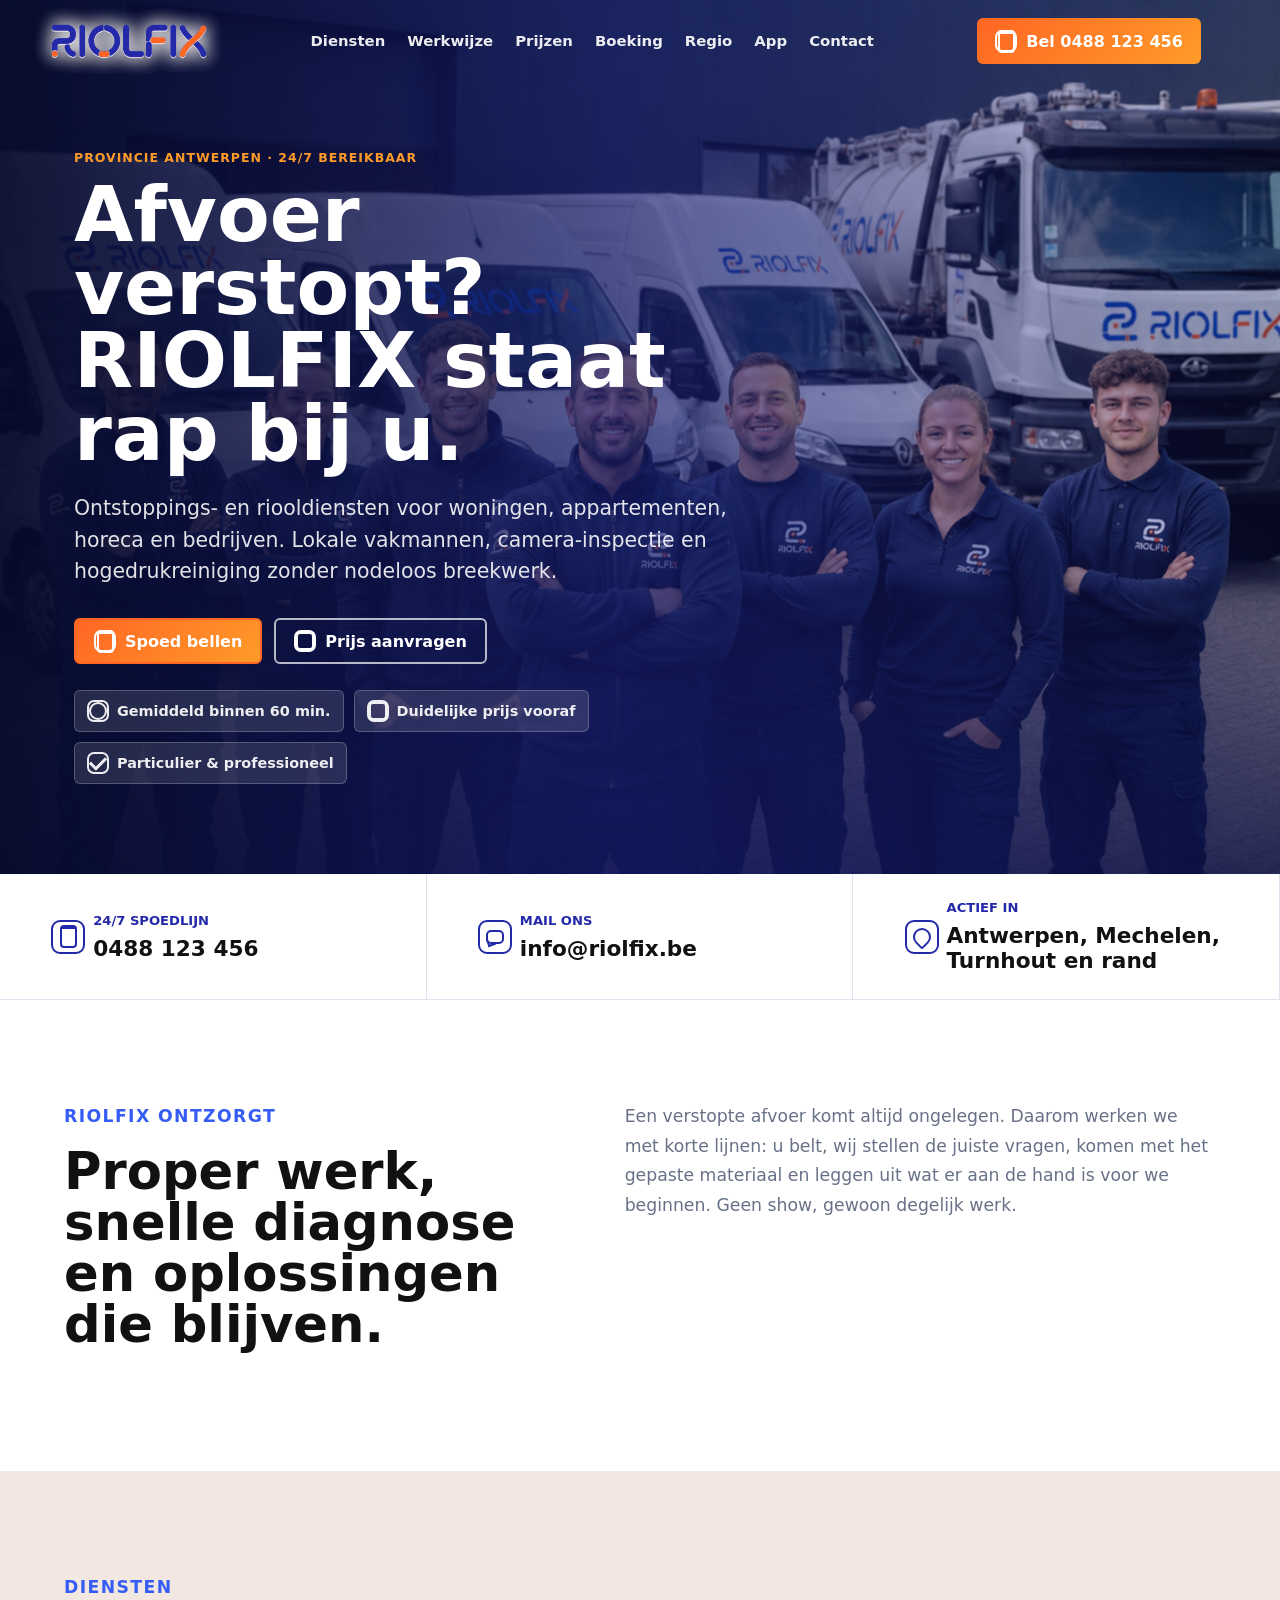
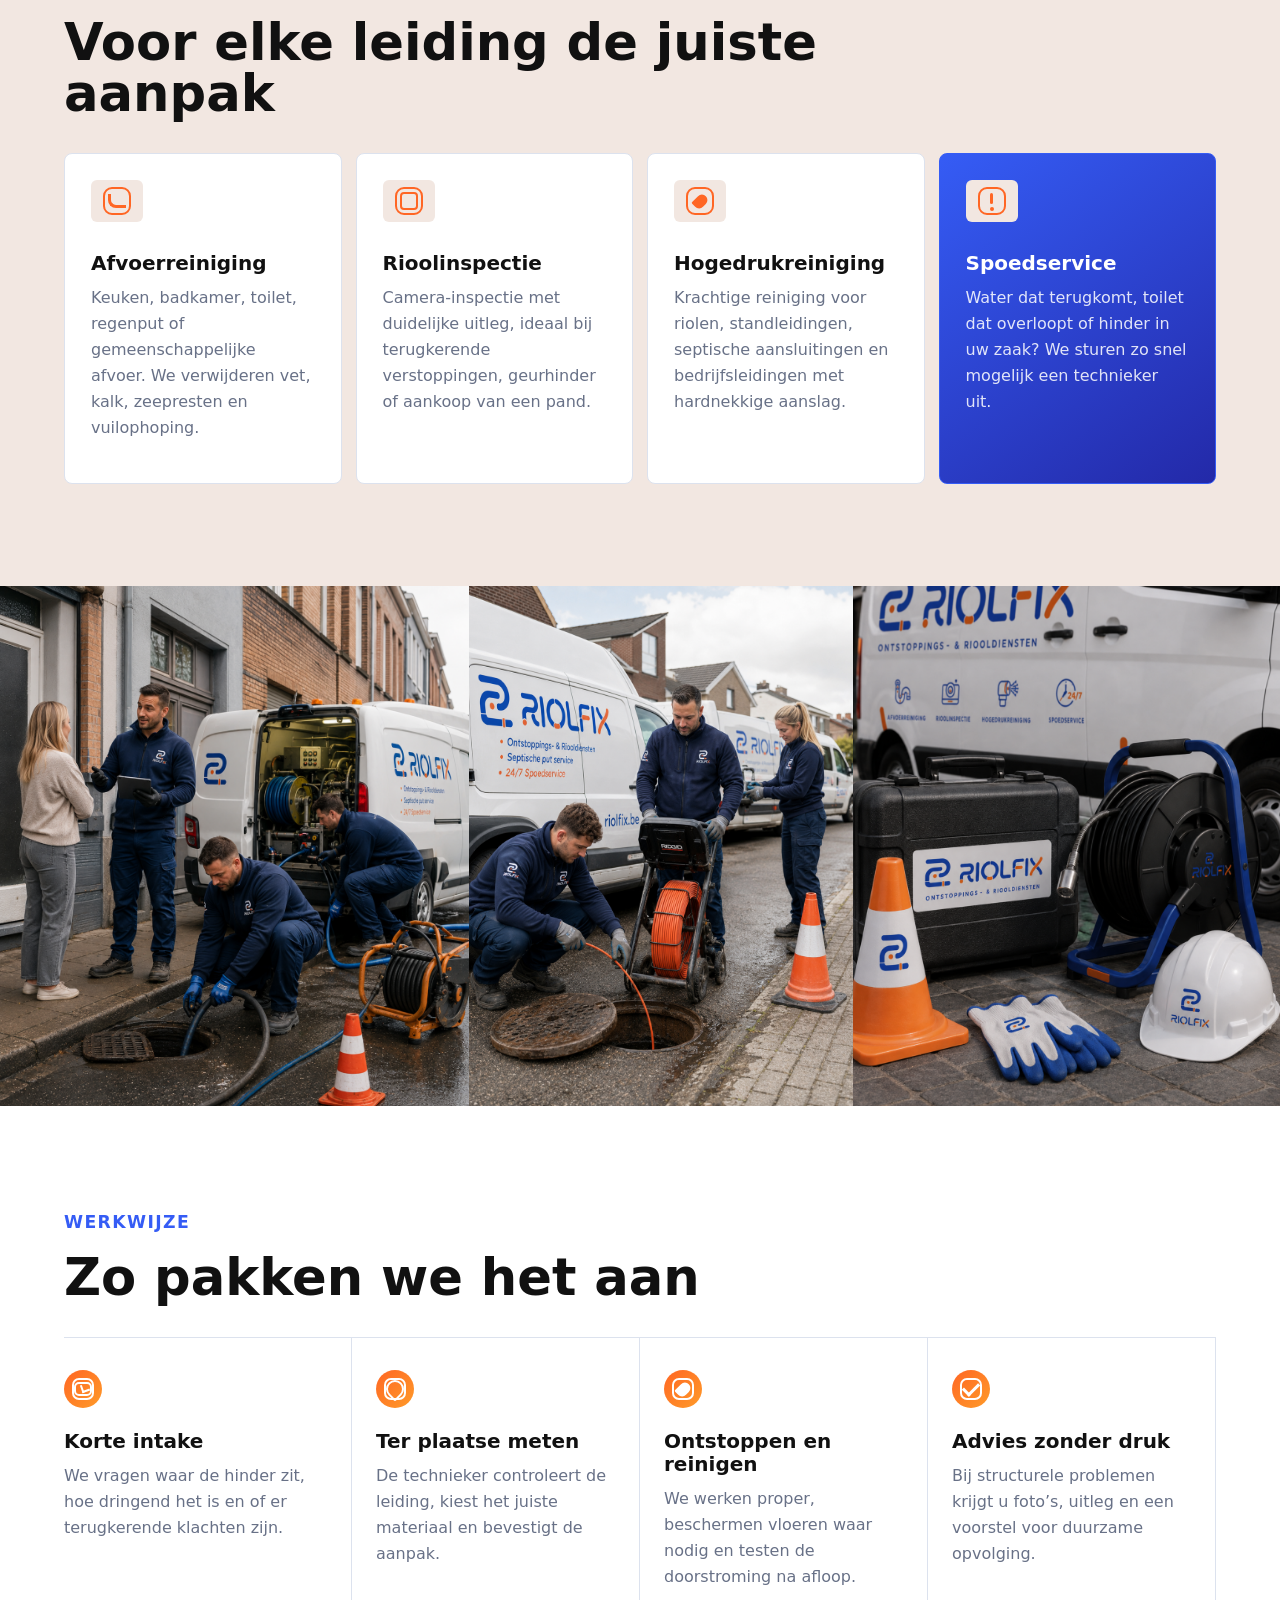
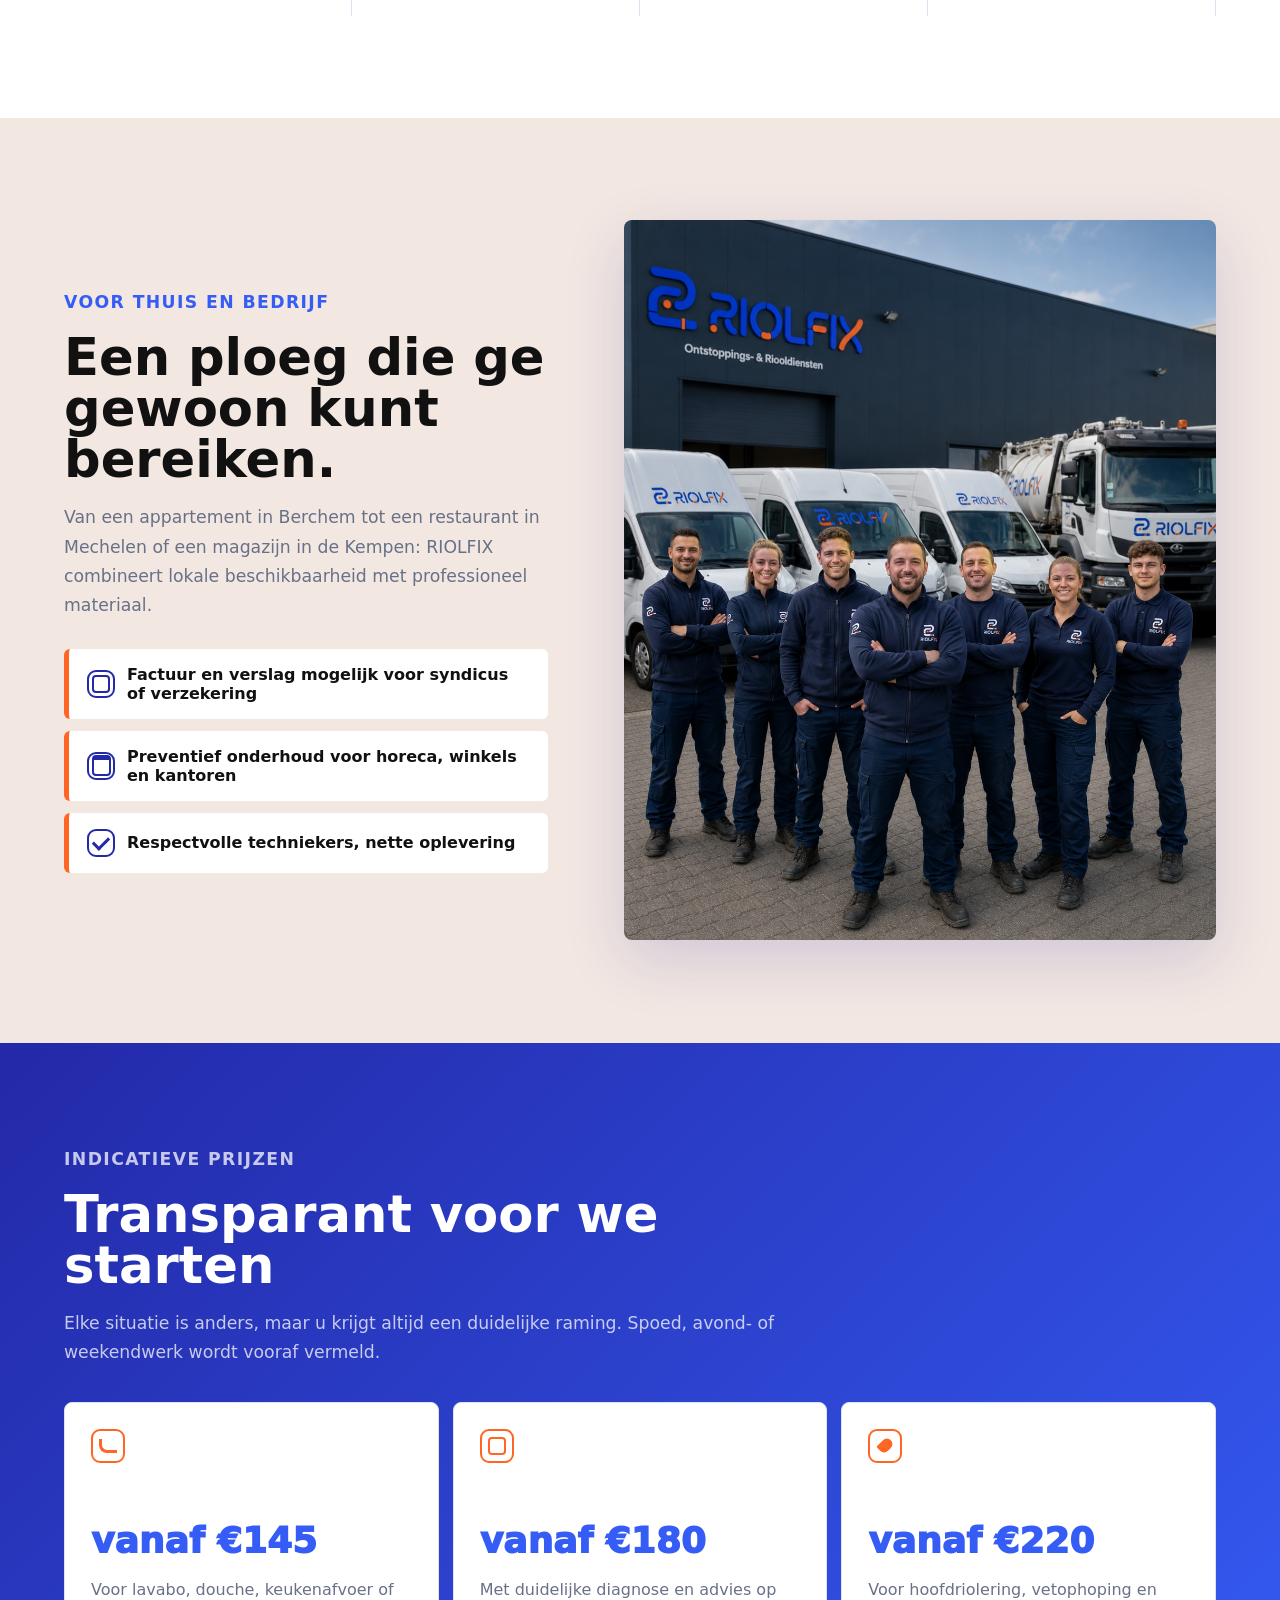
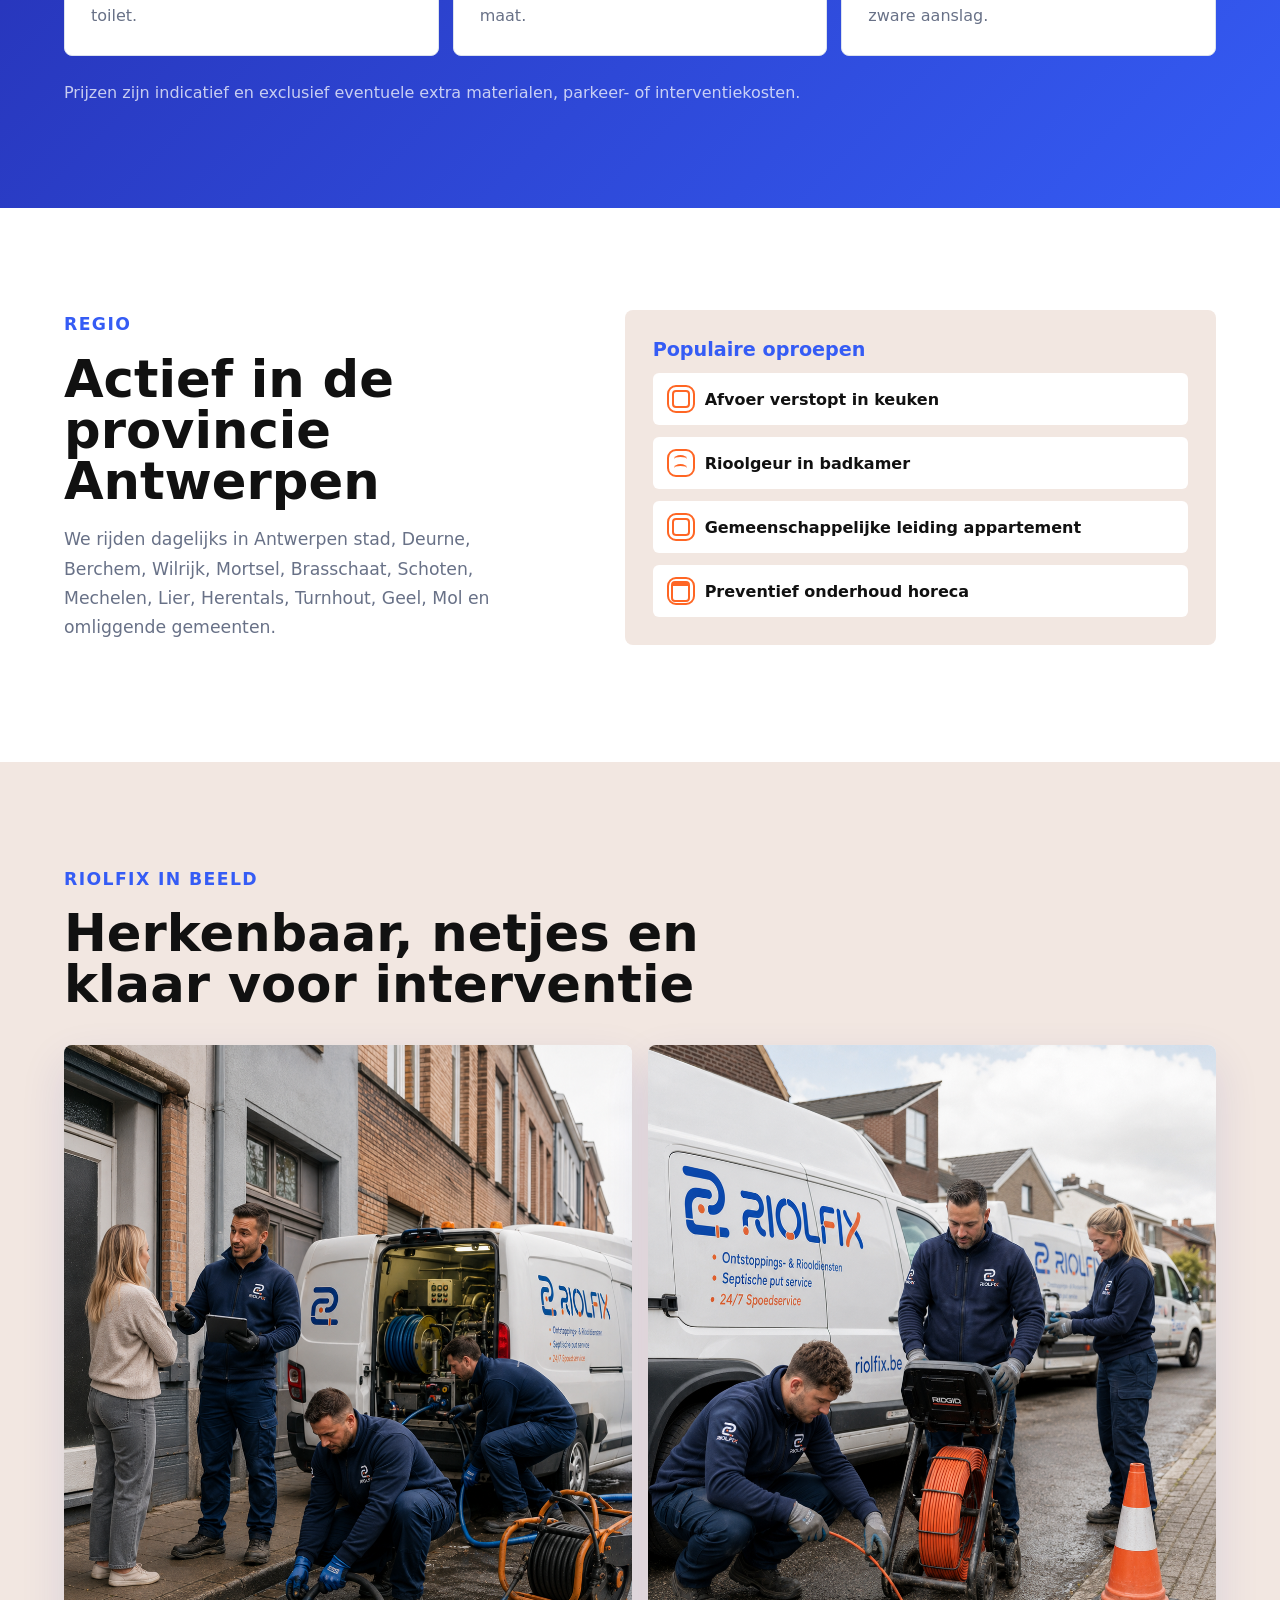
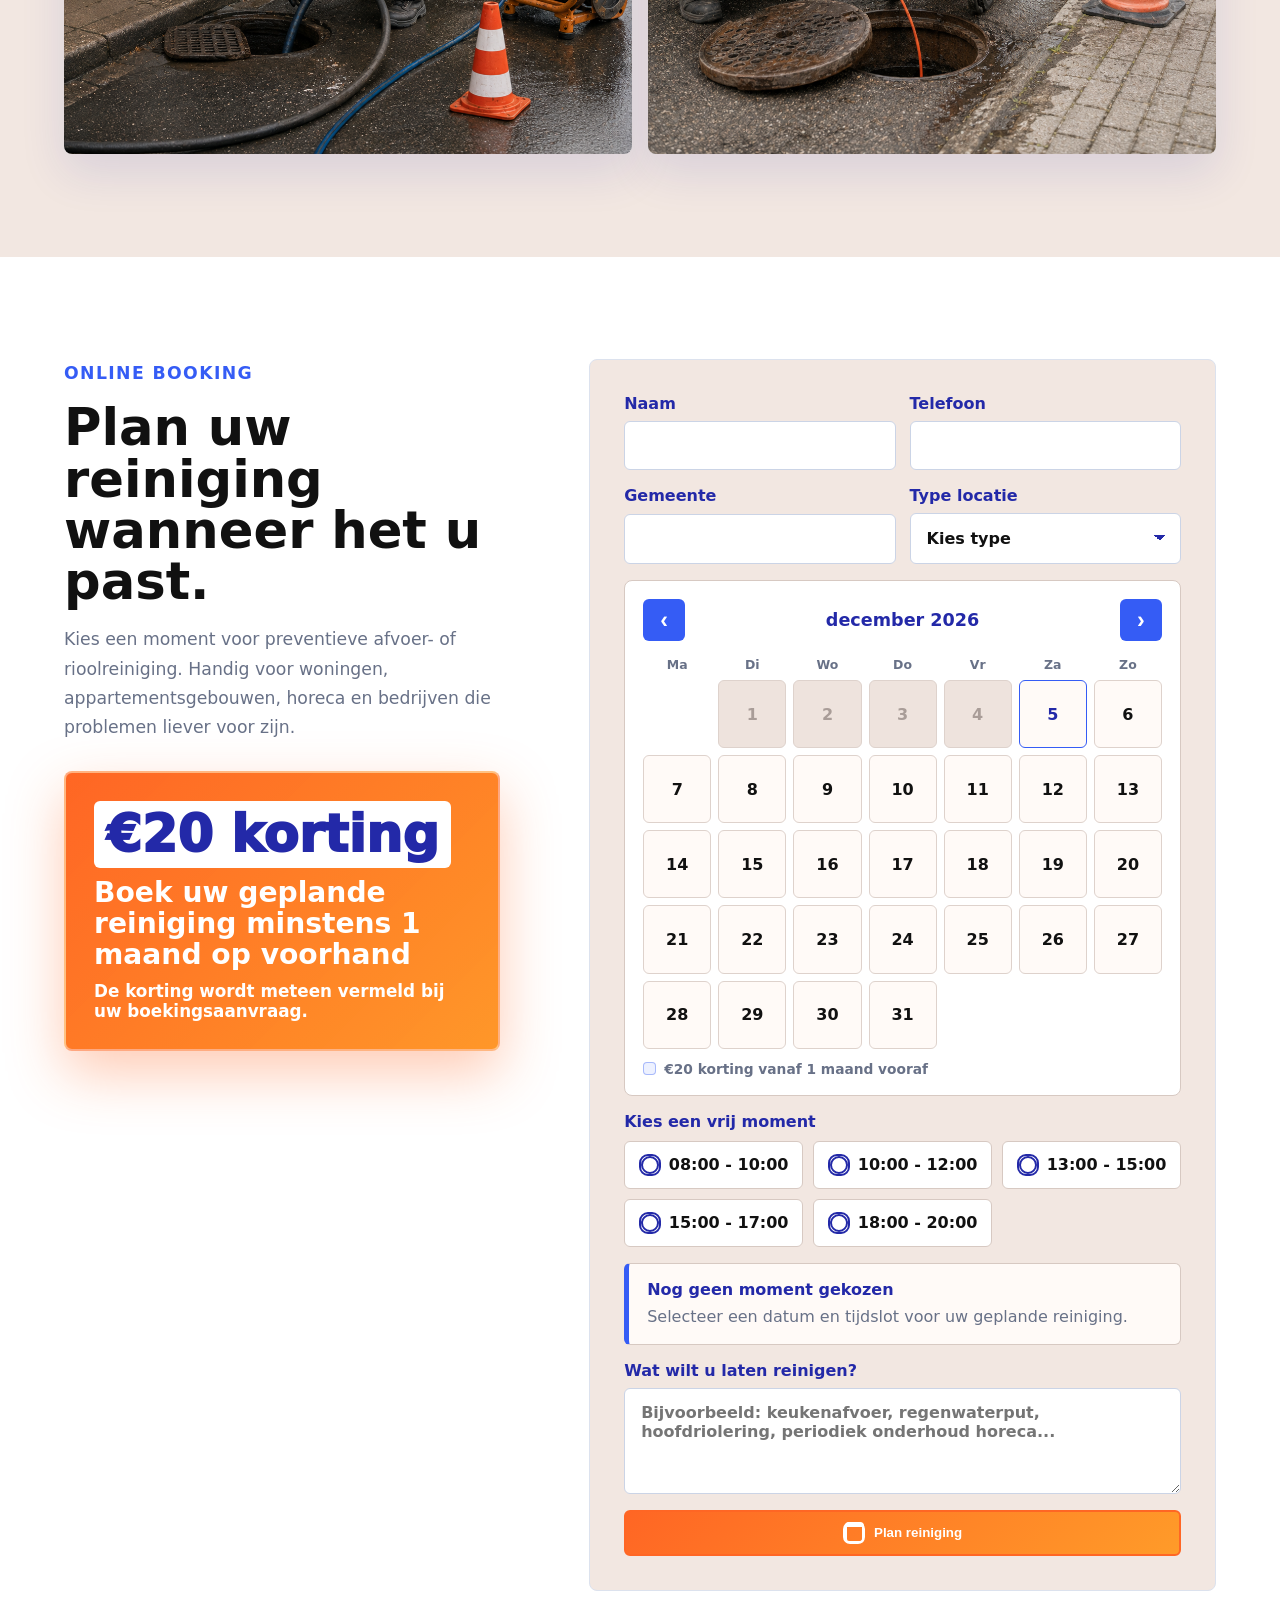
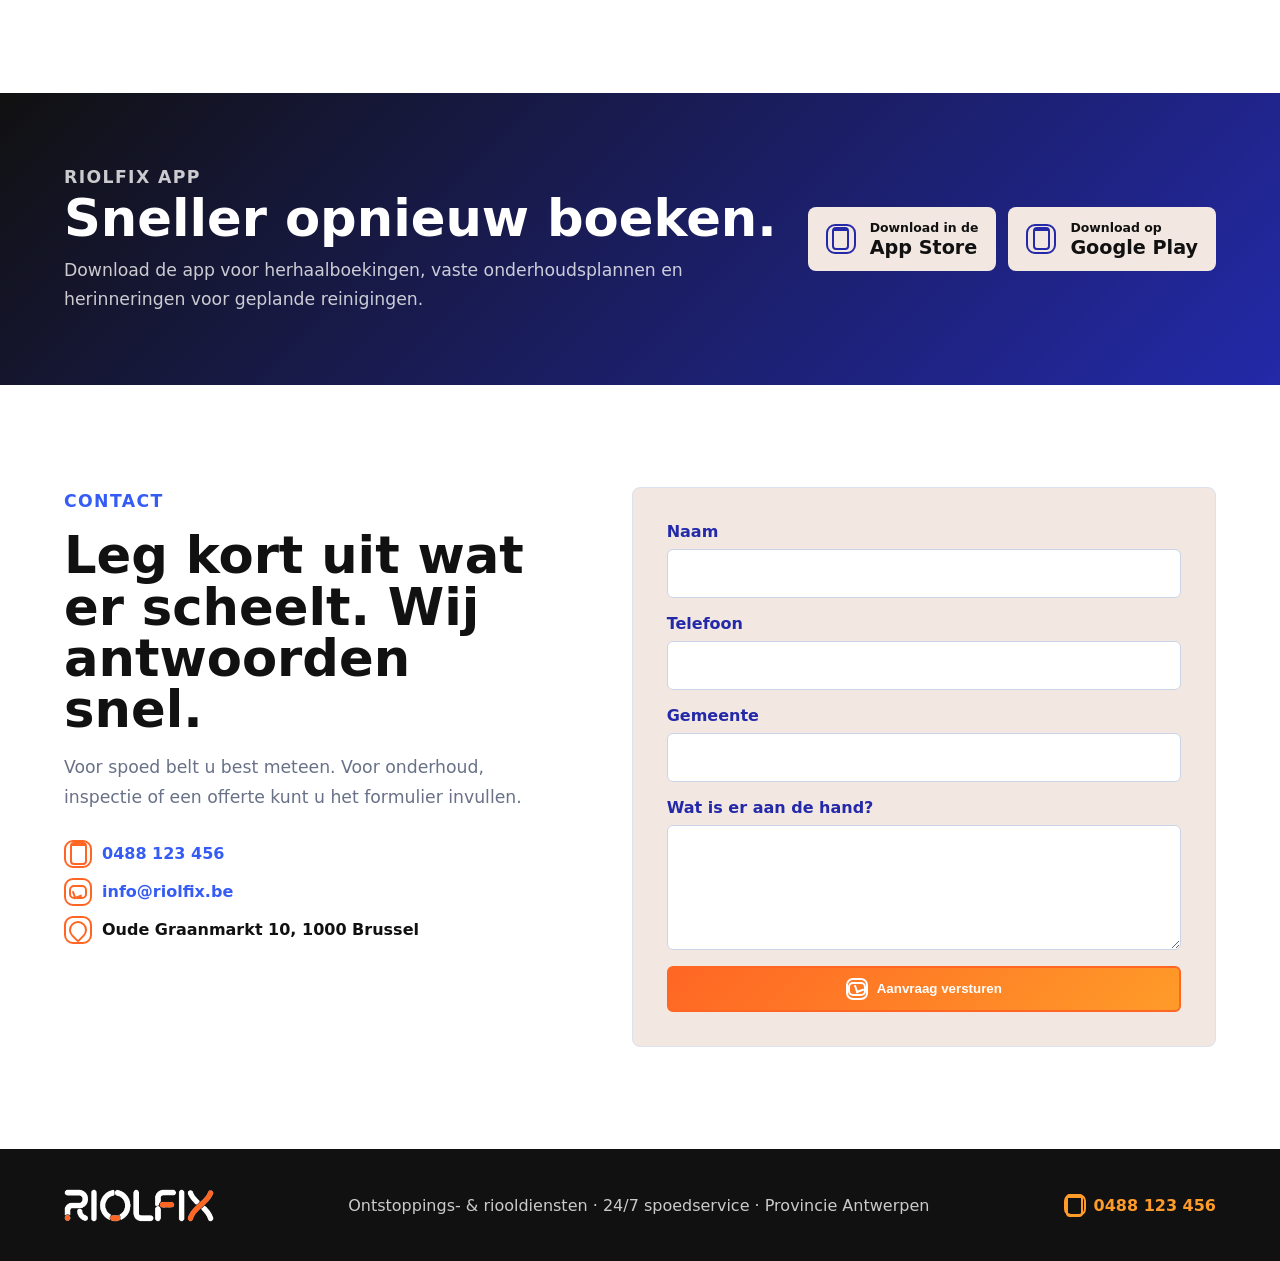
==== commit c4693817: "Add icons to RIOLFIX site" ====
--- a/index.html
+++ b/index.html
@@ -26,7 +26,7 @@
         <a href="app.html">App</a>
         <a href="#contact">Contact</a>
       </nav>
-      <a class="header-call" href="tel:+32488123456">Bel 0488 123 456</a>
+      <a class="header-call" href="tel:+32488123456"><i class="app-icon icon-phone" aria-hidden="true"></i>Bel 0488 123 456</a>
       <button class="menu-toggle" type="button" aria-expanded="false" aria-controls="mobile-nav" data-menu-toggle>
         <span></span>
         <span></span>
@@ -58,27 +58,30 @@
             Lokale vakmannen, camera-inspectie en hogedrukreiniging zonder nodeloos breekwerk.
           </p>
           <div class="hero-actions">
-            <a class="btn primary" href="tel:+32488123456">Spoed bellen</a>
-            <a class="btn secondary" href="#contact">Prijs aanvragen</a>
+            <a class="btn primary" href="tel:+32488123456"><i class="app-icon icon-phone" aria-hidden="true"></i>Spoed bellen</a>
+            <a class="btn secondary" href="#contact"><i class="app-icon icon-card" aria-hidden="true"></i>Prijs aanvragen</a>
           </div>
           <div class="hero-facts" aria-label="Belangrijkste voordelen">
-            <span>Gemiddeld binnen 60 min.</span>
-            <span>Duidelijke prijs vooraf</span>
-            <span>Particulier & professioneel</span>
+            <span><i class="app-icon icon-clock" aria-hidden="true"></i>Gemiddeld binnen 60 min.</span>
+            <span><i class="app-icon icon-card" aria-hidden="true"></i>Duidelijke prijs vooraf</span>
+            <span><i class="app-icon icon-check" aria-hidden="true"></i>Particulier & professioneel</span>
           </div>
         </div>
       </section>
 
       <section class="quick-strip" aria-label="Snelle contactopties">
         <a href="tel:+32488123456">
+          <i class="app-icon icon-phone" aria-hidden="true"></i>
           <strong>24/7 spoedlijn</strong>
           <span>0488 123 456</span>
         </a>
         <a href="mailto:info@riolfix.be">
+          <i class="app-icon icon-chat" aria-hidden="true"></i>
           <strong>Mail ons</strong>
           <span>info@riolfix.be</span>
         </a>
         <a href="#regio">
+          <i class="app-icon icon-location" aria-hidden="true"></i>
           <strong>Actief in</strong>
           <span>Antwerpen, Mechelen, Turnhout en rand</span>
         </a>
@@ -103,22 +106,22 @@
         </div>
         <div class="service-grid">
           <article class="service-card">
-            <span class="service-icon">01</span>
+            <span class="service-icon"><i class="app-icon icon-pipe" aria-hidden="true"></i></span>
             <h3>Afvoerreiniging</h3>
             <p>Keuken, badkamer, toilet, regenput of gemeenschappelijke afvoer. We verwijderen vet, kalk, zeepresten en vuilophoping.</p>
           </article>
           <article class="service-card">
-            <span class="service-icon">02</span>
+            <span class="service-icon"><i class="app-icon icon-photo" aria-hidden="true"></i></span>
             <h3>Rioolinspectie</h3>
             <p>Camera-inspectie met duidelijke uitleg, ideaal bij terugkerende verstoppingen, geurhinder of aankoop van een pand.</p>
           </article>
           <article class="service-card">
-            <span class="service-icon">03</span>
+            <span class="service-icon"><i class="app-icon icon-water" aria-hidden="true"></i></span>
             <h3>Hogedrukreiniging</h3>
             <p>Krachtige reiniging voor riolen, standleidingen, septische aansluitingen en bedrijfsleidingen met hardnekkige aanslag.</p>
           </article>
           <article class="service-card accent">
-            <span class="service-icon">24/7</span>
+            <span class="service-icon"><i class="app-icon icon-alert" aria-hidden="true"></i></span>
             <h3>Spoedservice</h3>
             <p>Water dat terugkomt, toilet dat overloopt of hinder in uw zaak? We sturen zo snel mogelijk een technieker uit.</p>
           </article>
@@ -138,22 +141,22 @@
         </div>
         <div class="timeline">
           <article>
-            <span>1</span>
+            <span><i class="app-icon icon-chat" aria-hidden="true"></i></span>
             <h3>Korte intake</h3>
             <p>We vragen waar de hinder zit, hoe dringend het is en of er terugkerende klachten zijn.</p>
           </article>
           <article>
-            <span>2</span>
+            <span><i class="app-icon icon-location" aria-hidden="true"></i></span>
             <h3>Ter plaatse meten</h3>
             <p>De technieker controleert de leiding, kiest het juiste materiaal en bevestigt de aanpak.</p>
           </article>
           <article>
-            <span>3</span>
+            <span><i class="app-icon icon-water" aria-hidden="true"></i></span>
             <h3>Ontstoppen en reinigen</h3>
             <p>We werken proper, beschermen vloeren waar nodig en testen de doorstroming na afloop.</p>
           </article>
           <article>
-            <span>4</span>
+            <span><i class="app-icon icon-check" aria-hidden="true"></i></span>
             <h3>Advies zonder druk</h3>
             <p>Bij structurele problemen krijgt u foto’s, uitleg en een voorstel voor duurzame opvolging.</p>
           </article>
@@ -169,9 +172,9 @@
             RIOLFIX combineert lokale beschikbaarheid met professioneel materiaal.
           </p>
           <ul class="check-list">
-            <li>Factuur en verslag mogelijk voor syndicus of verzekering</li>
-            <li>Preventief onderhoud voor horeca, winkels en kantoren</li>
-            <li>Respectvolle techniekers, nette oplevering</li>
+            <li><i class="app-icon icon-card" aria-hidden="true"></i>Factuur en verslag mogelijk voor syndicus of verzekering</li>
+            <li><i class="app-icon icon-calendar" aria-hidden="true"></i>Preventief onderhoud voor horeca, winkels en kantoren</li>
+            <li><i class="app-icon icon-check" aria-hidden="true"></i>Respectvolle techniekers, nette oplevering</li>
           </ul>
         </div>
         <img src="assets/team-yard.png" alt="RIOLFIX ploeg met zichtbare gezichten bij servicewagens" />
@@ -185,16 +188,19 @@
         </div>
         <div class="price-grid">
           <article>
+            <i class="app-icon icon-pipe" aria-hidden="true"></i>
             <h3>Standaard ontstopping</h3>
             <p class="price">vanaf €145</p>
             <span>Voor lavabo, douche, keukenafvoer of toilet.</span>
           </article>
           <article>
+            <i class="app-icon icon-photo" aria-hidden="true"></i>
             <h3>Camera-inspectie</h3>
             <p class="price">vanaf €180</p>
             <span>Met duidelijke diagnose en advies op maat.</span>
           </article>
           <article>
+            <i class="app-icon icon-water" aria-hidden="true"></i>
             <h3>Hogedrukreiniging</h3>
             <p class="price">vanaf €220</p>
             <span>Voor hoofdriolering, vetophoping en zware aanslag.</span>
@@ -214,10 +220,10 @@
         </div>
         <div class="region-panel">
           <strong>Populaire oproepen</strong>
-          <span>Afvoer verstopt in keuken</span>
-          <span>Rioolgeur in badkamer</span>
-          <span>Gemeenschappelijke leiding appartement</span>
-          <span>Preventief onderhoud horeca</span>
+          <span><i class="app-icon icon-kitchen" aria-hidden="true"></i>Afvoer verstopt in keuken</span>
+          <span><i class="app-icon icon-smell" aria-hidden="true"></i>Rioolgeur in badkamer</span>
+          <span><i class="app-icon icon-building" aria-hidden="true"></i>Gemeenschappelijke leiding appartement</span>
+          <span><i class="app-icon icon-calendar" aria-hidden="true"></i>Preventief onderhoud horeca</span>
         </div>
       </section>
 
@@ -297,11 +303,11 @@
           <div class="slot-picker">
             <span class="slot-label">Kies een vrij moment</span>
             <div class="slot-grid" data-slot-grid>
-              <button type="button" data-slot="08:00 - 10:00">08:00 - 10:00</button>
-              <button type="button" data-slot="10:00 - 12:00">10:00 - 12:00</button>
-              <button type="button" data-slot="13:00 - 15:00">13:00 - 15:00</button>
-              <button type="button" data-slot="15:00 - 17:00">15:00 - 17:00</button>
-              <button type="button" data-slot="18:00 - 20:00">18:00 - 20:00</button>
+              <button type="button" data-slot="08:00 - 10:00"><i class="app-icon icon-sun" aria-hidden="true"></i>08:00 - 10:00</button>
+              <button type="button" data-slot="10:00 - 12:00"><i class="app-icon icon-sun" aria-hidden="true"></i>10:00 - 12:00</button>
+              <button type="button" data-slot="13:00 - 15:00"><i class="app-icon icon-clock" aria-hidden="true"></i>13:00 - 15:00</button>
+              <button type="button" data-slot="15:00 - 17:00"><i class="app-icon icon-clock" aria-hidden="true"></i>15:00 - 17:00</button>
+              <button type="button" data-slot="18:00 - 20:00"><i class="app-icon icon-moon" aria-hidden="true"></i>18:00 - 20:00</button>
             </div>
             <input type="hidden" name="voorkeurmoment" data-selected-slot required />
           </div>
@@ -313,7 +319,7 @@
             Wat wilt u laten reinigen?
             <textarea name="geplande_reiniging" rows="4" placeholder="Bijvoorbeeld: keukenafvoer, regenwaterput, hoofdriolering, periodiek onderhoud horeca..." required></textarea>
           </label>
-          <button class="btn primary" type="submit">Plan reiniging</button>
+          <button class="btn primary" type="submit"><i class="app-icon icon-calendar" aria-hidden="true"></i>Plan reiniging</button>
         </form>
       </section>
 
@@ -328,10 +334,12 @@
         </div>
         <div class="app-buttons" aria-label="Downloadopties">
           <a href="app.html" aria-label="Open de RIOLFIX app">
+            <i class="app-icon icon-phone" aria-hidden="true"></i>
             <span>Download in de</span>
             <strong>App Store</strong>
           </a>
           <a href="app.html" aria-label="Open de RIOLFIX app">
+            <i class="app-icon icon-phone" aria-hidden="true"></i>
             <span>Download op</span>
             <strong>Google Play</strong>
           </a>
@@ -346,9 +354,9 @@
             Voor spoed belt u best meteen. Voor onderhoud, inspectie of een offerte kunt u het formulier invullen.
           </p>
           <div class="contact-lines">
-            <a href="tel:+32488123456">0488 123 456</a>
-            <a href="mailto:info@riolfix.be">info@riolfix.be</a>
-            <span>Oude Graanmarkt 10, 1000 Brussel</span>
+            <a href="tel:+32488123456"><i class="app-icon icon-phone" aria-hidden="true"></i>0488 123 456</a>
+            <a href="mailto:info@riolfix.be"><i class="app-icon icon-chat" aria-hidden="true"></i>info@riolfix.be</a>
+            <span><i class="app-icon icon-location" aria-hidden="true"></i>Oude Graanmarkt 10, 1000 Brussel</span>
           </div>
         </div>
         <form class="contact-form" action="mailto:info@riolfix.be" method="post" enctype="text/plain">
@@ -368,7 +376,7 @@
             Wat is er aan de hand?
             <textarea name="bericht" rows="5" required></textarea>
           </label>
-          <button class="btn primary" type="submit">Aanvraag versturen</button>
+          <button class="btn primary" type="submit"><i class="app-icon icon-chat" aria-hidden="true"></i>Aanvraag versturen</button>
         </form>
       </section>
     </main>
@@ -376,10 +384,10 @@
     <footer class="footer">
       <img src="assets/riolfix-logo-light.png" alt="RIOLFIX" />
       <p>Ontstoppings- & riooldiensten · 24/7 spoedservice · Provincie Antwerpen</p>
-      <a href="tel:+32488123456">0488 123 456</a>
+      <a href="tel:+32488123456"><i class="app-icon icon-phone" aria-hidden="true"></i>0488 123 456</a>
     </footer>
 
-    <a class="sticky-call" href="tel:+32488123456">24/7 spoed: 0488 123 456</a>
+    <a class="sticky-call" href="tel:+32488123456"><i class="app-icon icon-phone" aria-hidden="true"></i>24/7 spoed: 0488 123 456</a>
     <script src="script.js"></script>
   </body>
 </html>
--- a/styles.css
+++ b/styles.css
@@ -116,6 +116,7 @@
   display: inline-flex;
   align-items: center;
   justify-content: center;
+  gap: 9px;
   min-height: 46px;
   padding: 0 18px;
   border-radius: 6px;
@@ -282,6 +283,9 @@
 }
 
 .hero-facts span {
+  display: inline-flex;
+  align-items: center;
+  gap: 8px;
   padding: 9px 12px;
   color: rgba(255, 255, 255, 0.92);
   background: rgba(255, 255, 255, 0.12);
@@ -299,9 +303,20 @@
 }
 
 .quick-strip a {
+  display: grid;
+  grid-template-columns: 42px minmax(0, 1fr);
+  align-content: center;
+  align-items: center;
   min-height: 112px;
   padding: 26px clamp(20px, 4vw, 56px);
   border-right: 1px solid var(--line);
+}
+
+.quick-strip .app-icon {
+  grid-row: 1 / span 2;
+  width: 34px;
+  height: 34px;
+  color: var(--blue-dark);
 }
 
 .quick-strip strong,
@@ -390,16 +405,20 @@
   display: inline-flex;
   align-items: center;
   justify-content: center;
-  min-width: 48px;
-  height: 34px;
+  width: 52px;
+  height: 42px;
   margin-bottom: 30px;
-  padding: 0 10px;
   color: var(--orange);
   background: var(--paper);
   border-radius: 6px;
   font-weight: 900;
 }
 
+.service-icon .app-icon {
+  width: 28px;
+  height: 28px;
+}
+
 .image-band {
   display: grid;
   grid-template-columns: 1.1fr 0.9fr 1fr;
@@ -444,6 +463,12 @@
   background: linear-gradient(135deg, var(--orange), var(--amber));
   border-radius: 50%;
   font-weight: 900;
+}
+
+.timeline span .app-icon {
+  width: 22px;
+  height: 22px;
+  border-radius: 7px;
 }
 
 .timeline p {
@@ -476,6 +501,9 @@
 }
 
 .check-list li {
+  display: flex;
+  align-items: center;
+  gap: 12px;
   padding: 16px 18px;
   background: var(--white);
   border-left: 5px solid var(--orange);
@@ -483,6 +511,12 @@
   font-weight: 800;
 }
 
+.check-list .app-icon {
+  width: 28px;
+  height: 28px;
+  color: var(--blue-dark);
+}
+
 .pricing {
   background: linear-gradient(135deg, var(--blue-dark), var(--blue));
   color: var(--white);
@@ -499,6 +533,13 @@
 
 .price-grid article {
   min-height: 220px;
+}
+
+.price-grid article > .app-icon {
+  width: 34px;
+  height: 34px;
+  margin-bottom: 20px;
+  color: var(--orange);
 }
 
 .price {
@@ -530,10 +571,19 @@
 }
 
 .region-panel span {
+  display: flex;
+  align-items: center;
+  gap: 10px;
   padding: 12px 14px;
   background: var(--white);
   border-radius: 6px;
   font-weight: 800;
+}
+
+.region-panel .app-icon {
+  width: 28px;
+  height: 28px;
+  color: var(--orange);
 }
 
 .gallery {
@@ -758,6 +808,10 @@
 }
 
 .slot-grid button {
+  display: inline-flex;
+  align-items: center;
+  justify-content: center;
+  gap: 8px;
   min-height: 48px;
   padding: 10px 12px;
   border: 1px solid #d7c9c2;
@@ -769,6 +823,16 @@
   cursor: pointer;
 }
 
+.slot-grid .app-icon {
+  width: 22px;
+  height: 22px;
+  color: var(--blue-dark);
+}
+
+.slot-grid button.is-selected .app-icon {
+  color: var(--white);
+}
+
 .booking-summary {
   display: grid;
   gap: 6px;
@@ -822,15 +886,24 @@
 
 .app-buttons a {
   display: grid;
+  grid-template-columns: 34px minmax(0, 1fr);
+  gap: 0 10px;
+  align-items: center;
   min-width: 178px;
   min-height: 64px;
-  justify-content: start;
   padding: 12px 18px;
   color: var(--ink);
   background: var(--paper);
   border-radius: 8px;
 }
 
+.app-buttons .app-icon {
+  grid-row: 1 / span 2;
+  width: 30px;
+  height: 30px;
+  color: var(--blue-dark);
+}
+
 .app-buttons span {
   font-size: 0.78rem;
   font-weight: 800;
@@ -857,6 +930,19 @@
 
 .contact-lines a {
   color: var(--blue);
+}
+
+.contact-lines a,
+.contact-lines span {
+  display: flex;
+  align-items: center;
+  gap: 10px;
+}
+
+.contact-lines .app-icon {
+  width: 28px;
+  height: 28px;
+  color: var(--orange);
 }
 
 .contact-form {
@@ -927,6 +1013,9 @@
 }
 
 .footer a {
+  display: inline-flex;
+  align-items: center;
+  gap: 8px;
   color: var(--amber);
   font-weight: 900;
 }
@@ -940,6 +1029,7 @@
   min-height: 48px;
   padding: 0 16px;
   align-items: center;
+  gap: 8px;
   color: var(--white);
   background: linear-gradient(135deg, var(--orange), var(--amber));
   border-radius: 6px;
@@ -2037,6 +2127,27 @@
   line-height: 1.65;
 }
 
+.header-call .app-icon,
+.btn .app-icon,
+.footer .app-icon,
+.sticky-call .app-icon,
+.hero-facts .app-icon {
+  width: 22px;
+  height: 22px;
+  border-radius: 7px;
+}
+
+.price-grid article > .app-icon,
+.quick-strip .app-icon,
+.service-icon .app-icon,
+.timeline .app-icon,
+.check-list .app-icon,
+.region-panel .app-icon,
+.contact-lines .app-icon,
+.app-buttons .app-icon {
+  border-width: 2px;
+}
+
 @media (max-width: 1080px) {
   .nav {
     display: none;
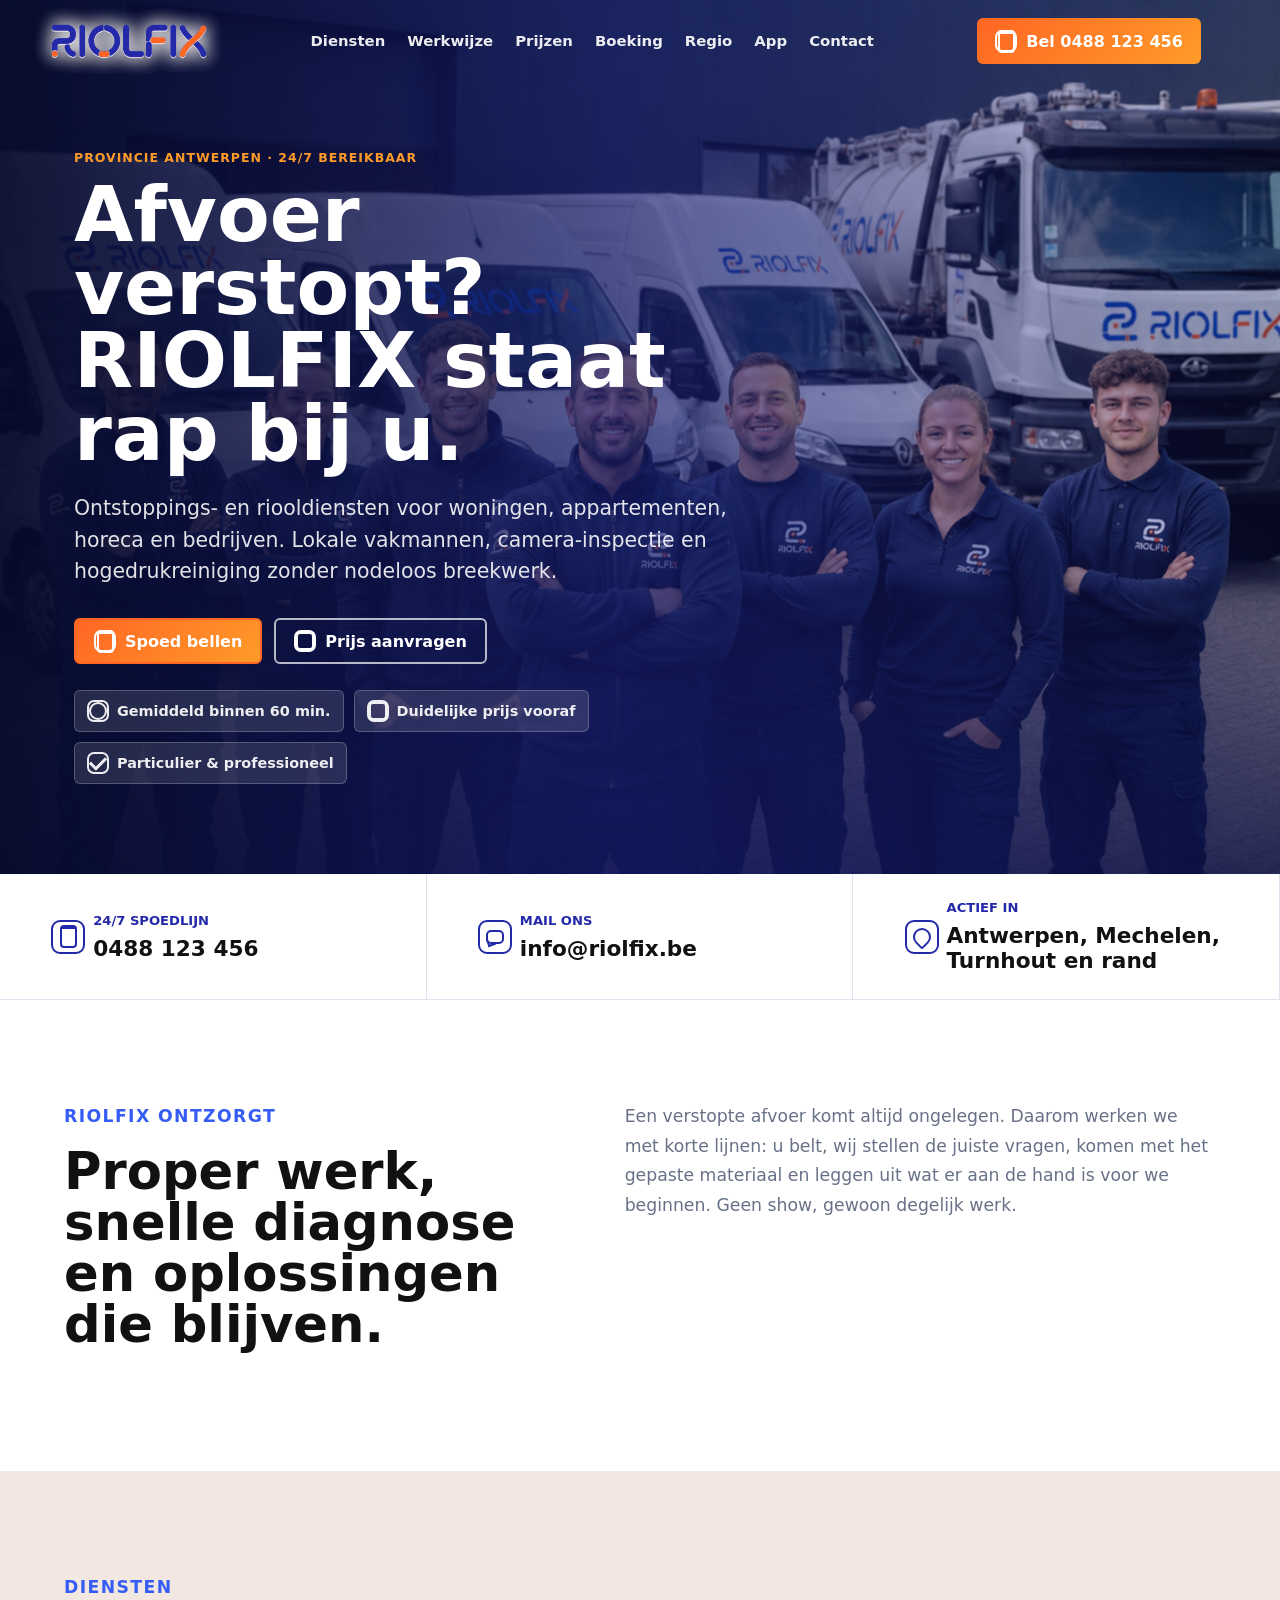
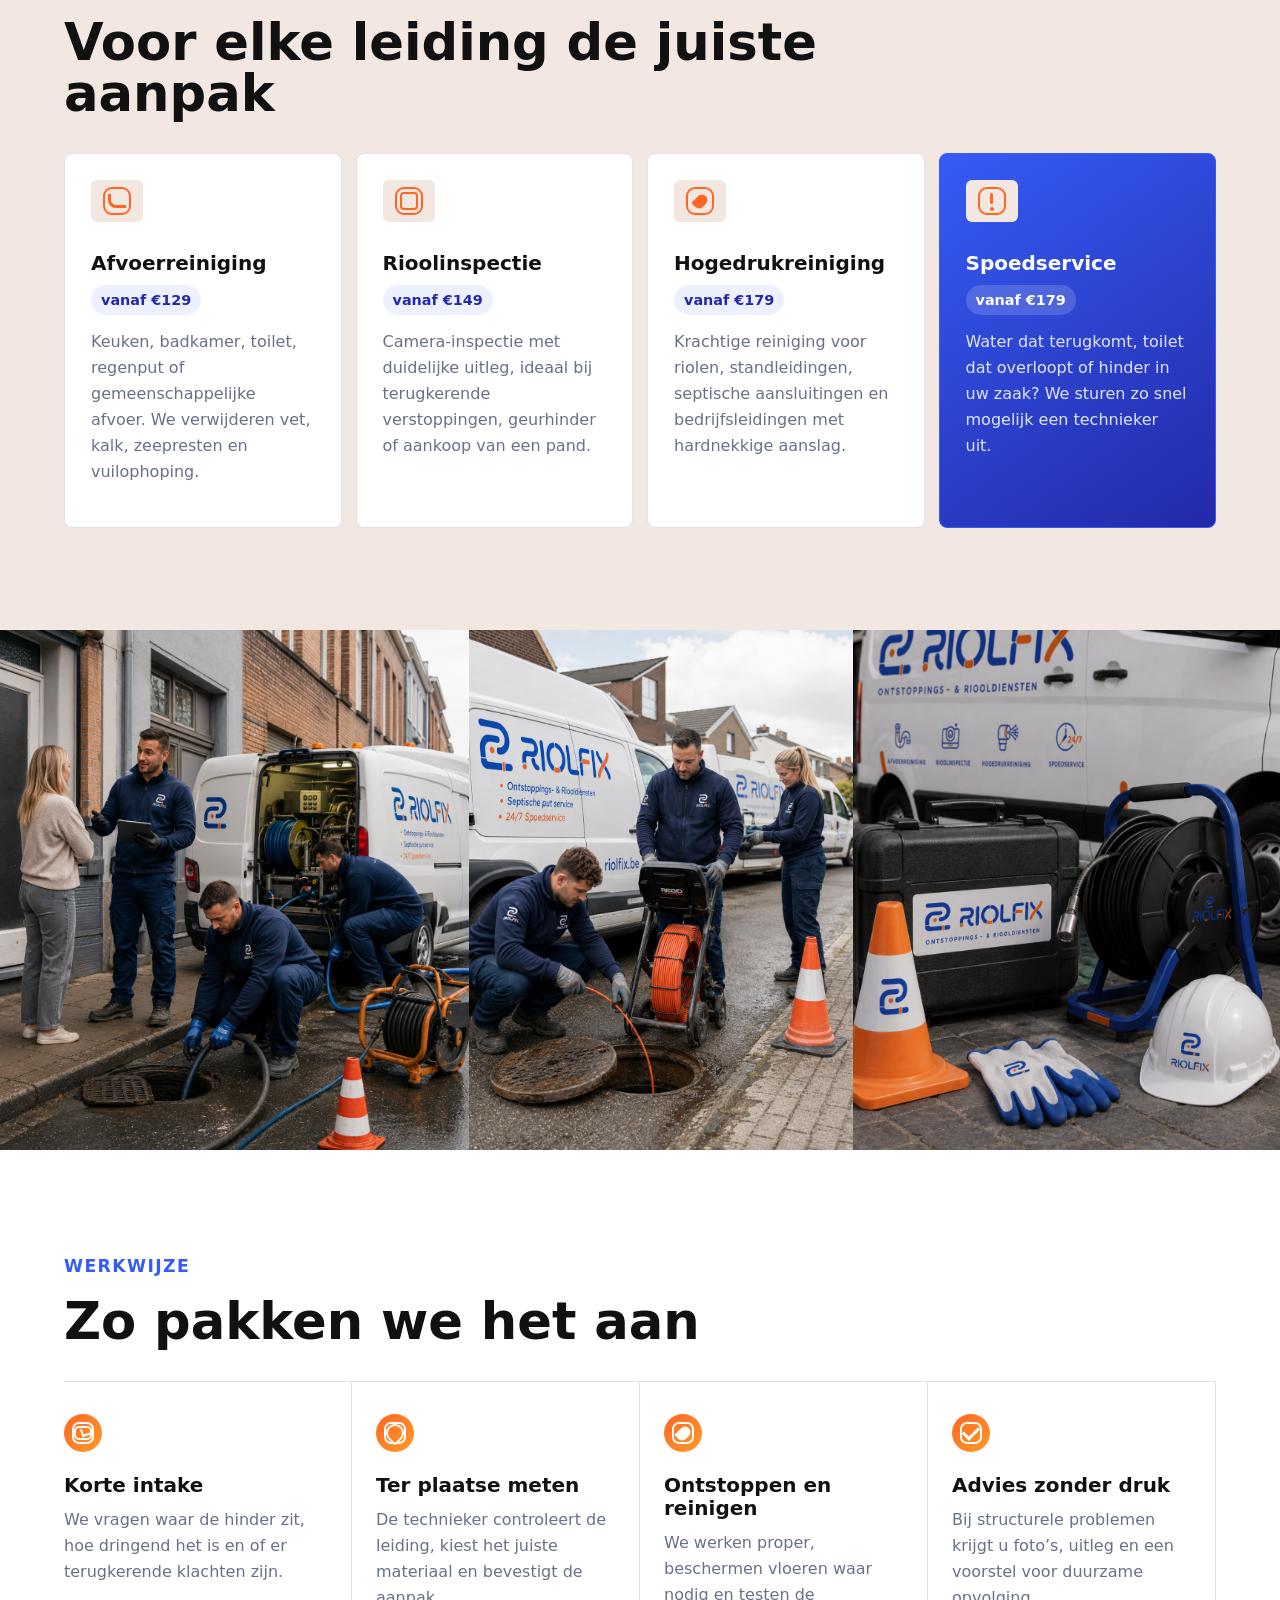
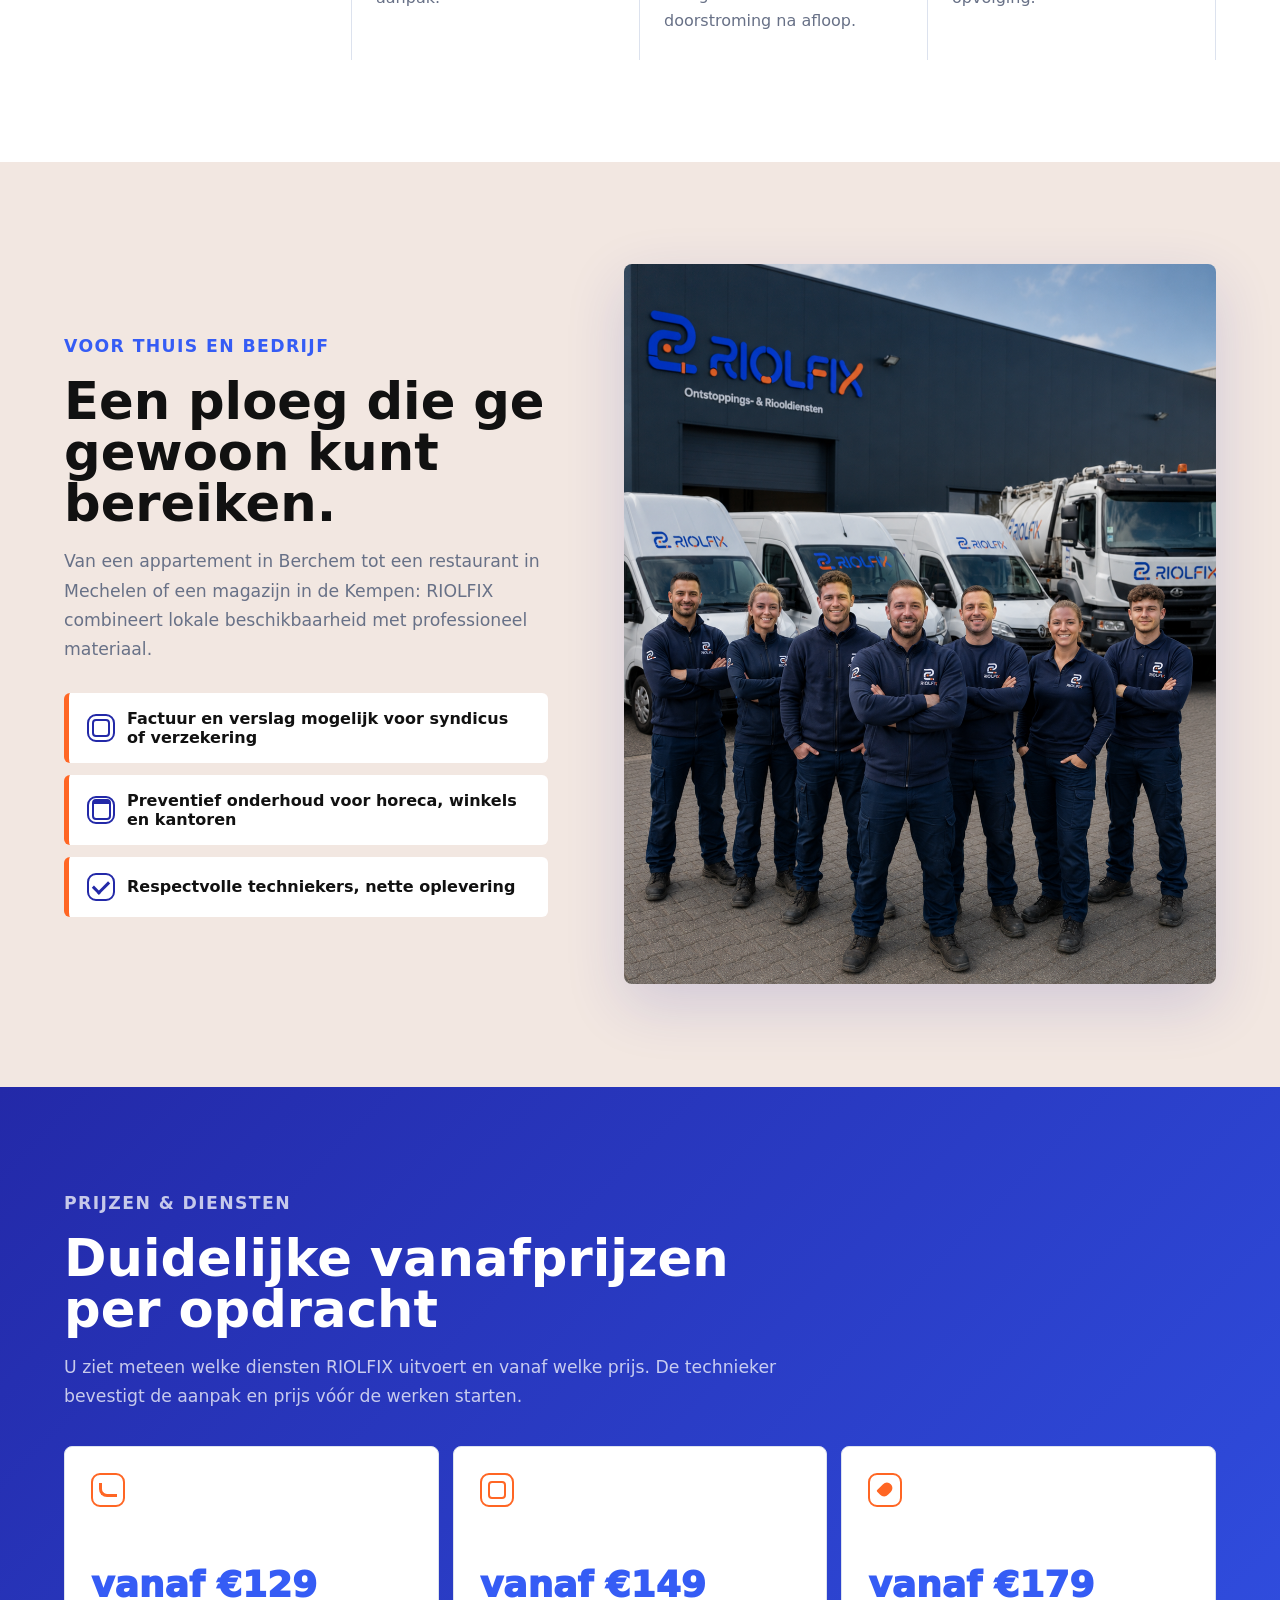
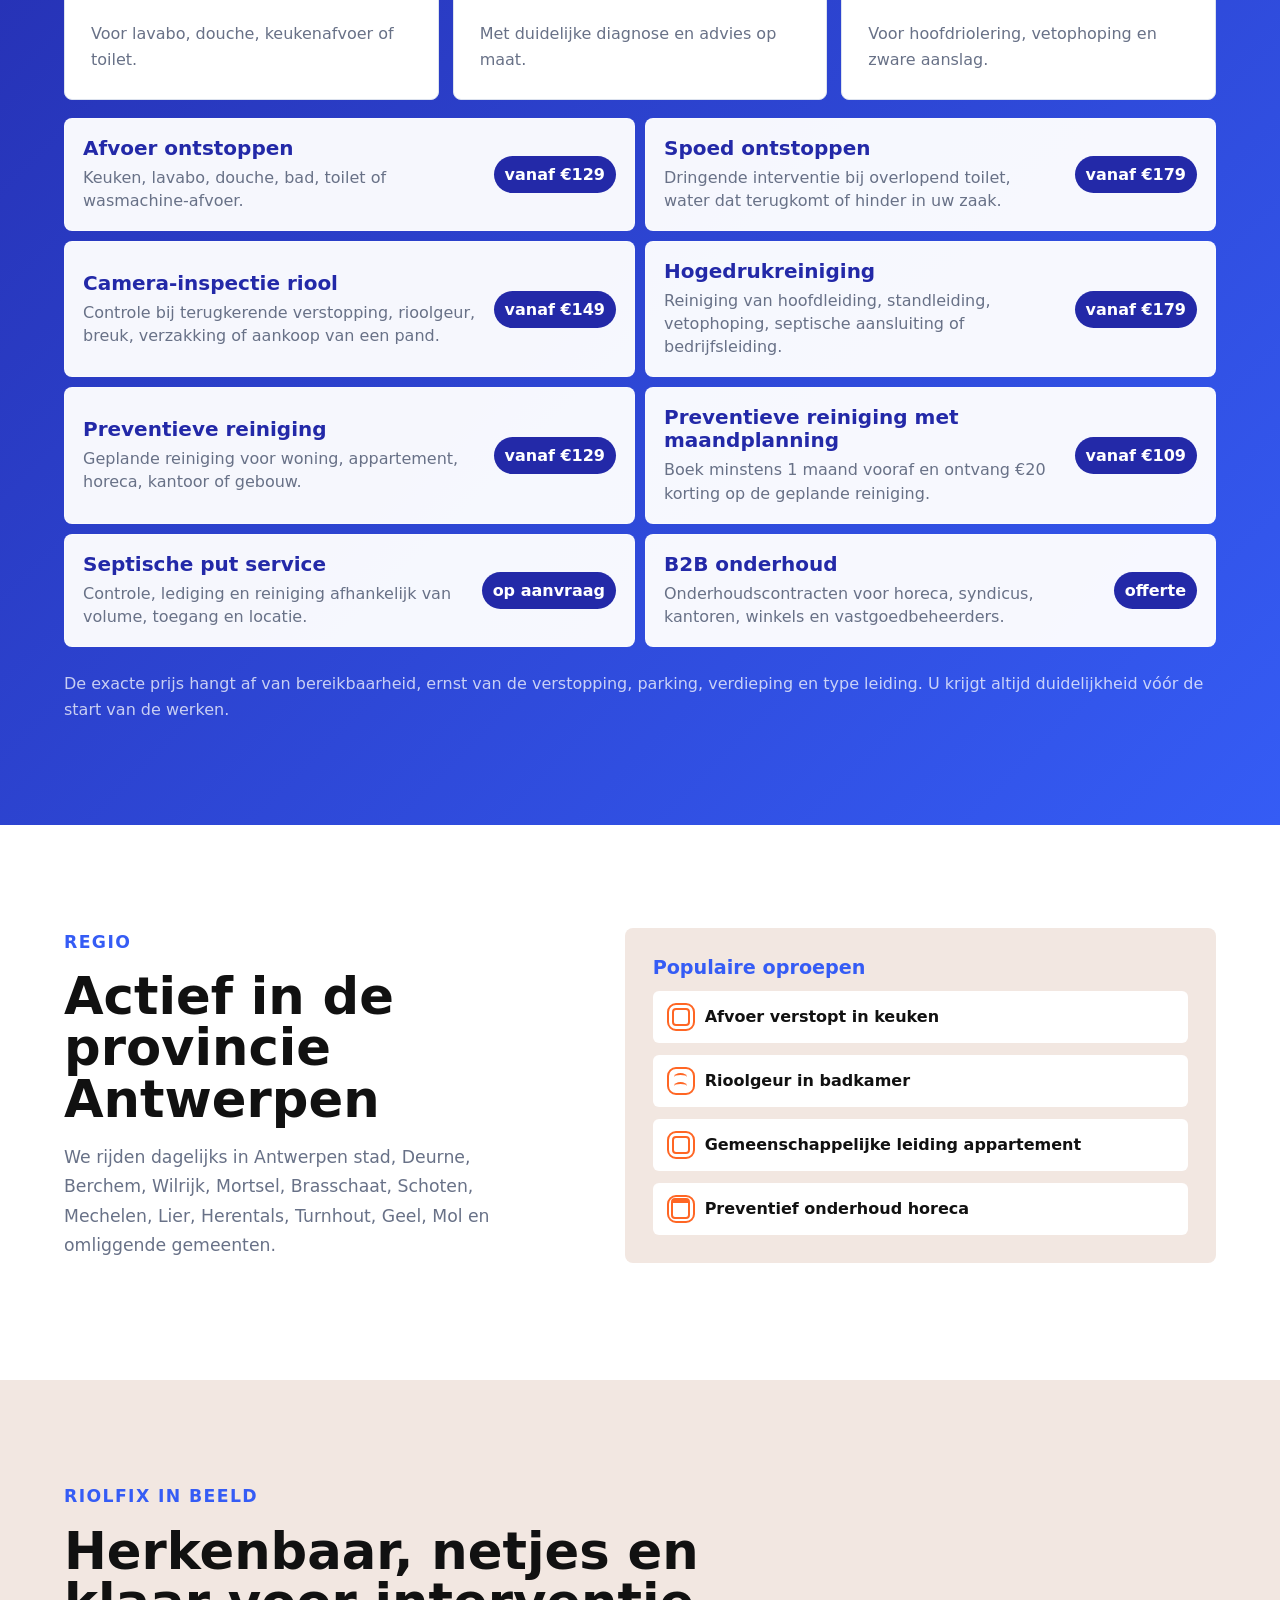
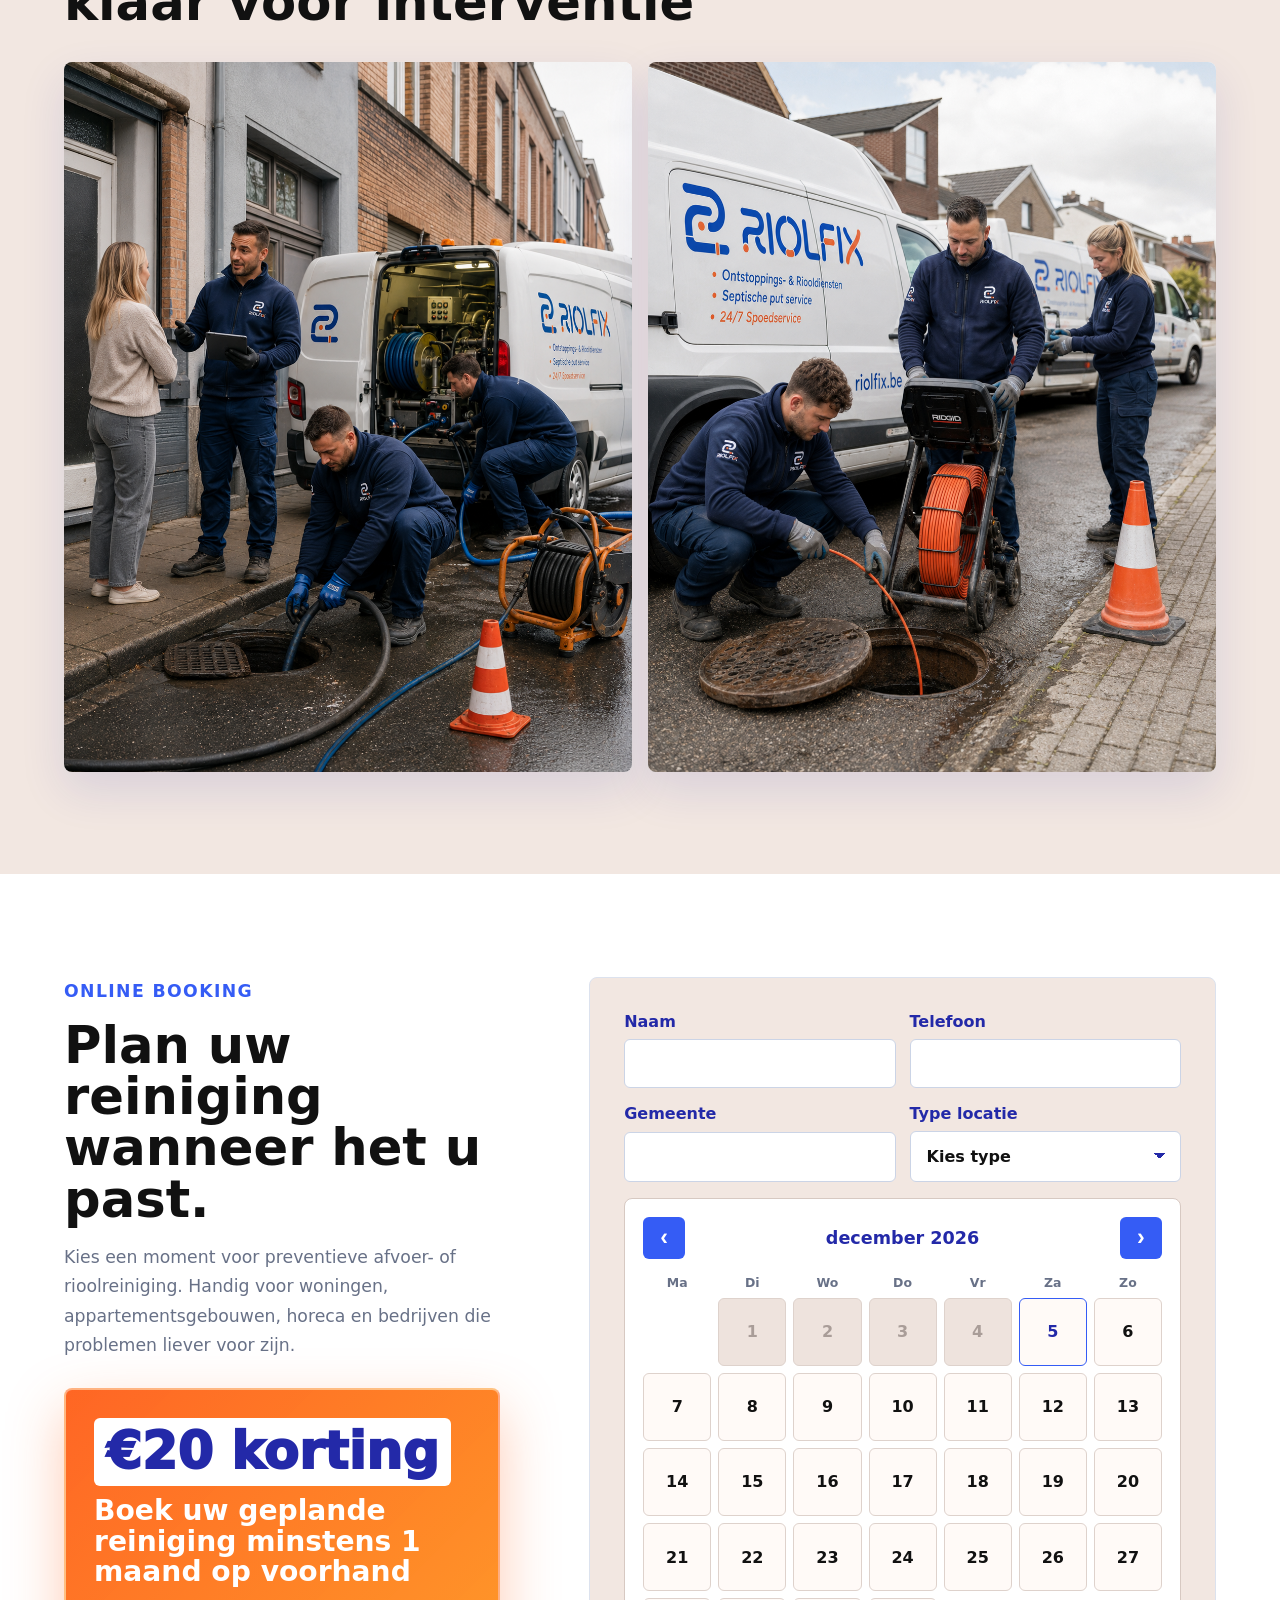
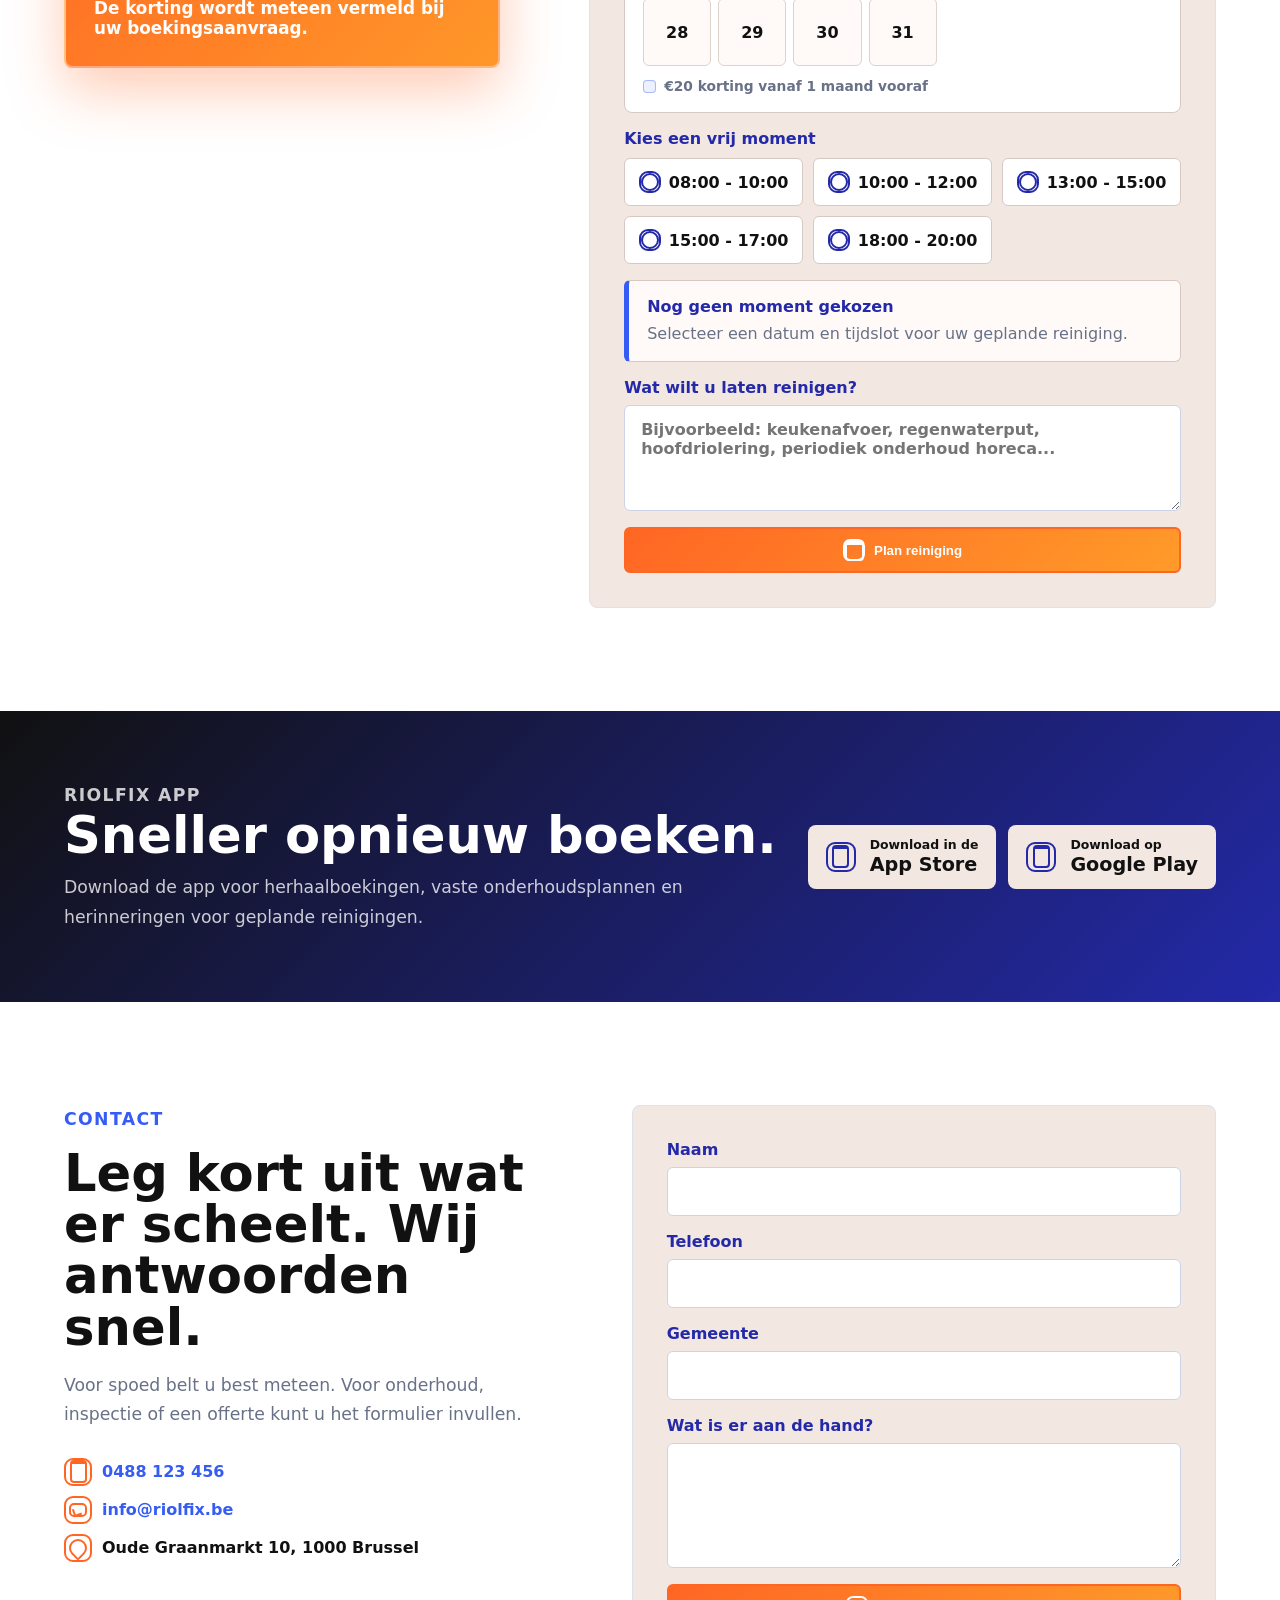
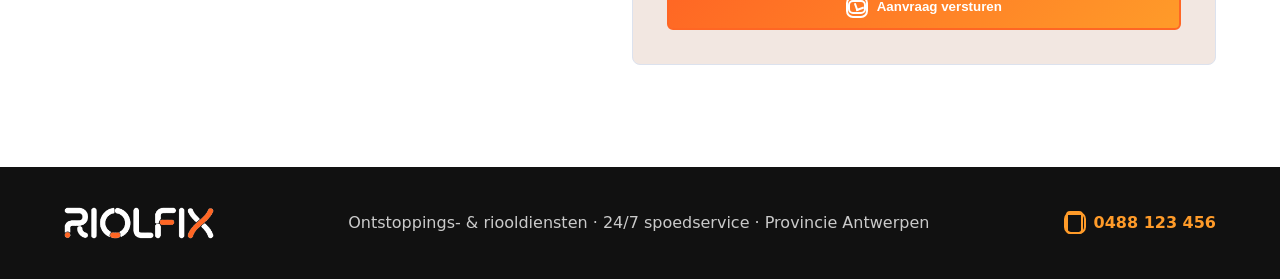
==== commit 081deffa: "Add service pricing and technician tracking" ====
--- a/index.html
+++ b/index.html
@@ -108,21 +108,25 @@
           <article class="service-card">
             <span class="service-icon"><i class="app-icon icon-pipe" aria-hidden="true"></i></span>
             <h3>Afvoerreiniging</h3>
+            <strong class="service-price">vanaf €129</strong>
             <p>Keuken, badkamer, toilet, regenput of gemeenschappelijke afvoer. We verwijderen vet, kalk, zeepresten en vuilophoping.</p>
           </article>
           <article class="service-card">
             <span class="service-icon"><i class="app-icon icon-photo" aria-hidden="true"></i></span>
             <h3>Rioolinspectie</h3>
+            <strong class="service-price">vanaf €149</strong>
             <p>Camera-inspectie met duidelijke uitleg, ideaal bij terugkerende verstoppingen, geurhinder of aankoop van een pand.</p>
           </article>
           <article class="service-card">
             <span class="service-icon"><i class="app-icon icon-water" aria-hidden="true"></i></span>
             <h3>Hogedrukreiniging</h3>
+            <strong class="service-price">vanaf €179</strong>
             <p>Krachtige reiniging voor riolen, standleidingen, septische aansluitingen en bedrijfsleidingen met hardnekkige aanslag.</p>
           </article>
           <article class="service-card accent">
             <span class="service-icon"><i class="app-icon icon-alert" aria-hidden="true"></i></span>
             <h3>Spoedservice</h3>
+            <strong class="service-price">vanaf €179</strong>
             <p>Water dat terugkomt, toilet dat overloopt of hinder in uw zaak? We sturen zo snel mogelijk een technieker uit.</p>
           </article>
         </div>
@@ -182,31 +186,89 @@
 
       <section class="section pricing" id="prijzen" aria-labelledby="prijzen-title">
         <div class="section-head">
-          <p class="eyebrow blue">Indicatieve prijzen</p>
-          <h2 id="prijzen-title">Transparant voor we starten</h2>
-          <p>Elke situatie is anders, maar u krijgt altijd een duidelijke raming. Spoed, avond- of weekendwerk wordt vooraf vermeld.</p>
+          <p class="eyebrow blue">Prijzen & diensten</p>
+          <h2 id="prijzen-title">Duidelijke vanafprijzen per opdracht</h2>
+          <p>U ziet meteen welke diensten RIOLFIX uitvoert en vanaf welke prijs. De technieker bevestigt de aanpak en prijs vóór de werken starten.</p>
         </div>
         <div class="price-grid">
           <article>
             <i class="app-icon icon-pipe" aria-hidden="true"></i>
             <h3>Standaard ontstopping</h3>
-            <p class="price">vanaf €145</p>
+            <p class="price">vanaf €129</p>
             <span>Voor lavabo, douche, keukenafvoer of toilet.</span>
           </article>
           <article>
             <i class="app-icon icon-photo" aria-hidden="true"></i>
             <h3>Camera-inspectie</h3>
-            <p class="price">vanaf €180</p>
+            <p class="price">vanaf €149</p>
             <span>Met duidelijke diagnose en advies op maat.</span>
           </article>
           <article>
             <i class="app-icon icon-water" aria-hidden="true"></i>
             <h3>Hogedrukreiniging</h3>
-            <p class="price">vanaf €220</p>
+            <p class="price">vanaf €179</p>
             <span>Voor hoofdriolering, vetophoping en zware aanslag.</span>
           </article>
         </div>
-        <p class="fine-print">Prijzen zijn indicatief en exclusief eventuele extra materialen, parkeer- of interventiekosten.</p>
+        <div class="service-price-list" aria-label="Volledige prijslijst">
+          <article>
+            <div>
+              <h3>Afvoer ontstoppen</h3>
+              <p>Keuken, lavabo, douche, bad, toilet of wasmachine-afvoer.</p>
+            </div>
+            <strong>vanaf €129</strong>
+          </article>
+          <article>
+            <div>
+              <h3>Spoed ontstoppen</h3>
+              <p>Dringende interventie bij overlopend toilet, water dat terugkomt of hinder in uw zaak.</p>
+            </div>
+            <strong>vanaf €179</strong>
+          </article>
+          <article>
+            <div>
+              <h3>Camera-inspectie riool</h3>
+              <p>Controle bij terugkerende verstopping, rioolgeur, breuk, verzakking of aankoop van een pand.</p>
+            </div>
+            <strong>vanaf €149</strong>
+          </article>
+          <article>
+            <div>
+              <h3>Hogedrukreiniging</h3>
+              <p>Reiniging van hoofdleiding, standleiding, vetophoping, septische aansluiting of bedrijfsleiding.</p>
+            </div>
+            <strong>vanaf €179</strong>
+          </article>
+          <article>
+            <div>
+              <h3>Preventieve reiniging</h3>
+              <p>Geplande reiniging voor woning, appartement, horeca, kantoor of gebouw.</p>
+            </div>
+            <strong>vanaf €129</strong>
+          </article>
+          <article>
+            <div>
+              <h3>Preventieve reiniging met maandplanning</h3>
+              <p>Boek minstens 1 maand vooraf en ontvang €20 korting op de geplande reiniging.</p>
+            </div>
+            <strong>vanaf €109</strong>
+          </article>
+          <article>
+            <div>
+              <h3>Septische put service</h3>
+              <p>Controle, lediging en reiniging afhankelijk van volume, toegang en locatie.</p>
+            </div>
+            <strong>op aanvraag</strong>
+          </article>
+          <article>
+            <div>
+              <h3>B2B onderhoud</h3>
+              <p>Onderhoudscontracten voor horeca, syndicus, kantoren, winkels en vastgoedbeheerders.</p>
+            </div>
+            <strong>offerte</strong>
+          </article>
+        </div>
+        <p class="fine-print">De exacte prijs hangt af van bereikbaarheid, ernst van de verstopping, parking, verdieping en type leiding. U krijgt altijd duidelijkheid vóór de start van de werken.</p>
       </section>
 
       <section class="section region" id="regio" aria-labelledby="regio-title">
--- a/styles.css
+++ b/styles.css
@@ -401,6 +401,22 @@
   color: rgba(255, 255, 255, 0.86);
 }
 
+.service-price {
+  display: inline-flex;
+  width: fit-content;
+  margin: 0 0 14px;
+  padding: 7px 10px;
+  color: var(--blue-dark);
+  background: #edf1ff;
+  border-radius: 999px;
+  font-size: 0.9rem;
+}
+
+.service-card.accent .service-price {
+  color: var(--white);
+  background: rgba(255, 255, 255, 0.16);
+}
+
 .service-icon {
   display: inline-flex;
   align-items: center;
@@ -540,6 +556,45 @@
   height: 34px;
   margin-bottom: 20px;
   color: var(--orange);
+}
+
+.service-price-list {
+  display: grid;
+  grid-template-columns: repeat(2, 1fr);
+  gap: 10px;
+  margin-top: 18px;
+}
+
+.service-price-list article {
+  display: grid;
+  grid-template-columns: minmax(0, 1fr) auto;
+  gap: 18px;
+  align-items: center;
+  padding: 18px;
+  color: var(--ink);
+  background: rgba(255, 255, 255, 0.96);
+  border: 1px solid rgba(255, 255, 255, 0.34);
+  border-radius: 8px;
+}
+
+.service-price-list h3 {
+  margin-bottom: 6px;
+  color: var(--blue-dark);
+}
+
+.service-price-list p {
+  margin: 0;
+  color: var(--muted);
+  line-height: 1.45;
+}
+
+.service-price-list strong {
+  padding: 9px 11px;
+  color: var(--white);
+  background: var(--blue-dark);
+  border-radius: 999px;
+  font-size: 1rem;
+  white-space: nowrap;
 }
 
 .price {
@@ -1512,8 +1567,13 @@
 
 .native-screen {
   overflow-y: auto;
-  display: grid;
+  overflow-x: hidden;
+  display: grid;
+  grid-auto-rows: max-content;
+  align-content: start;
   gap: 20px;
+  width: 100%;
+  min-width: 0;
   padding: 20px 16px 96px;
   scroll-behavior: smooth;
 }
@@ -1524,6 +1584,8 @@
 
 .native-home,
 .native-card {
+  width: 100%;
+  min-width: 0;
   border: 1px solid #e1d4ce;
   border-radius: 18px;
   background: var(--white);
@@ -2051,6 +2113,211 @@
   text-align: center;
 }
 
+.live-tracker {
+  display: grid;
+  gap: 12px;
+  min-width: 0;
+  padding: 12px;
+  background: #fffaf7;
+  border: 1px solid #e3d6d0;
+  border-radius: 14px;
+}
+
+.tracker-map {
+  position: relative;
+  min-height: 150px;
+  overflow: hidden;
+  background:
+    linear-gradient(90deg, rgba(53, 92, 245, 0.08) 1px, transparent 1px),
+    linear-gradient(0deg, rgba(53, 92, 245, 0.08) 1px, transparent 1px),
+    #edf1ff;
+  background-size: 34px 34px;
+  border-radius: 14px;
+}
+
+.map-route {
+  position: absolute;
+  top: 72px;
+  left: 52px;
+  width: calc(100% - 104px);
+  height: 52px;
+  border-top: 6px solid var(--blue-dark);
+  border-right: 6px solid var(--blue-dark);
+  border-radius: 0 28px 0 0;
+}
+
+.map-dot,
+.map-van {
+  position: absolute;
+  display: inline-flex;
+  align-items: center;
+  justify-content: center;
+  color: var(--white);
+  border-radius: 999px;
+  box-shadow: 0 10px 28px rgba(35, 41, 168, 0.22);
+}
+
+.map-dot {
+  width: 42px;
+  height: 42px;
+  background: var(--blue-dark);
+}
+
+.map-dot.start {
+  top: 36px;
+  left: 30px;
+}
+
+.map-dot.end {
+  right: 18px;
+  bottom: 24px;
+  background: var(--orange);
+}
+
+.map-van {
+  top: 58px;
+  left: 52%;
+  width: 54px;
+  height: 54px;
+  transform: translateX(-50%);
+  background: linear-gradient(135deg, var(--orange), var(--amber));
+  border: 4px solid var(--white);
+}
+
+.tracker-map .app-icon {
+  width: 24px;
+  height: 24px;
+  border-radius: 8px;
+}
+
+.tracker-eta {
+  display: grid;
+  grid-template-columns: minmax(0, 1fr) auto;
+  gap: 4px 12px;
+  align-items: center;
+  min-width: 0;
+  padding: 14px;
+  color: var(--white);
+  background: linear-gradient(135deg, var(--blue-dark), #111111);
+  border-radius: 14px;
+}
+
+.tracker-eta span {
+  color: rgba(255, 255, 255, 0.72);
+  font-size: 0.72rem;
+  font-weight: 950;
+  text-transform: uppercase;
+}
+
+.tracker-eta strong {
+  grid-row: span 2;
+  color: var(--amber);
+  font-size: 2rem;
+  line-height: 1;
+  white-space: nowrap;
+}
+
+.tracker-eta p {
+  margin: 0;
+  color: rgba(255, 255, 255, 0.84);
+  font-size: 0.88rem;
+  font-weight: 850;
+}
+
+.master-card {
+  display: grid;
+  grid-template-columns: 52px minmax(0, 1fr) 42px;
+  gap: 10px;
+  align-items: center;
+  min-width: 0;
+  padding: 10px;
+  background: var(--white);
+  border-radius: 13px;
+}
+
+.master-card img {
+  width: 52px;
+  height: 52px;
+  object-fit: cover;
+  border-radius: 12px;
+}
+
+.master-card div,
+.tracker-eta p {
+  min-width: 0;
+}
+
+.master-card strong {
+  display: block;
+  color: var(--blue-dark);
+}
+
+.master-card span {
+  display: block;
+  overflow-wrap: anywhere;
+  color: var(--muted);
+  font-size: 0.84rem;
+  font-weight: 800;
+}
+
+.master-card a {
+  display: inline-flex;
+  align-items: center;
+  justify-content: center;
+  width: 42px;
+  height: 42px;
+  color: var(--white);
+  background: var(--orange);
+  border-radius: 12px;
+}
+
+.tracking-steps {
+  display: grid;
+  gap: 8px;
+  min-width: 0;
+}
+
+.tracking-steps span {
+  display: grid;
+  grid-template-columns: 28px 1fr;
+  gap: 9px;
+  align-items: center;
+  min-height: 42px;
+  padding: 8px 10px;
+  color: var(--muted);
+  background: var(--white);
+  border: 1px solid #eaded8;
+  border-radius: 12px;
+  font-weight: 900;
+}
+
+.tracking-steps .app-icon {
+  width: 24px;
+  height: 24px;
+  color: #9b928f;
+  border-radius: 8px;
+}
+
+.tracking-steps .is-done {
+  color: var(--blue-dark);
+  background: #edf1ff;
+  border-color: rgba(53, 92, 245, 0.18);
+}
+
+.tracking-steps .is-done .app-icon {
+  color: var(--blue-dark);
+}
+
+.tracking-steps .is-current {
+  color: var(--white);
+  background: linear-gradient(135deg, var(--orange), var(--amber));
+  border-color: var(--orange);
+}
+
+.tracking-steps .is-current .app-icon {
+  color: var(--white);
+}
+
 .mini-photo-row {
   display: grid;
   grid-template-columns: repeat(2, 1fr);
@@ -2227,8 +2494,18 @@
   .split,
   .region,
   .contact,
-  .price-grid {
+  .price-grid,
+  .service-price-list {
     grid-template-columns: 1fr;
+  }
+
+  .service-price-list article {
+    grid-template-columns: 1fr;
+    gap: 12px;
+  }
+
+  .service-price-list strong {
+    width: fit-content;
   }
 
   .quick-strip a {
@@ -2374,6 +2651,7 @@
   }
 
   .app-mockup-page {
+    overflow-x: hidden;
     background: #f8f3ef;
   }
 
@@ -2385,6 +2663,7 @@
 
   .phone-device {
     width: 100%;
+    max-width: 100vw;
     height: 100vh;
     min-height: 100vh;
     border: 0;
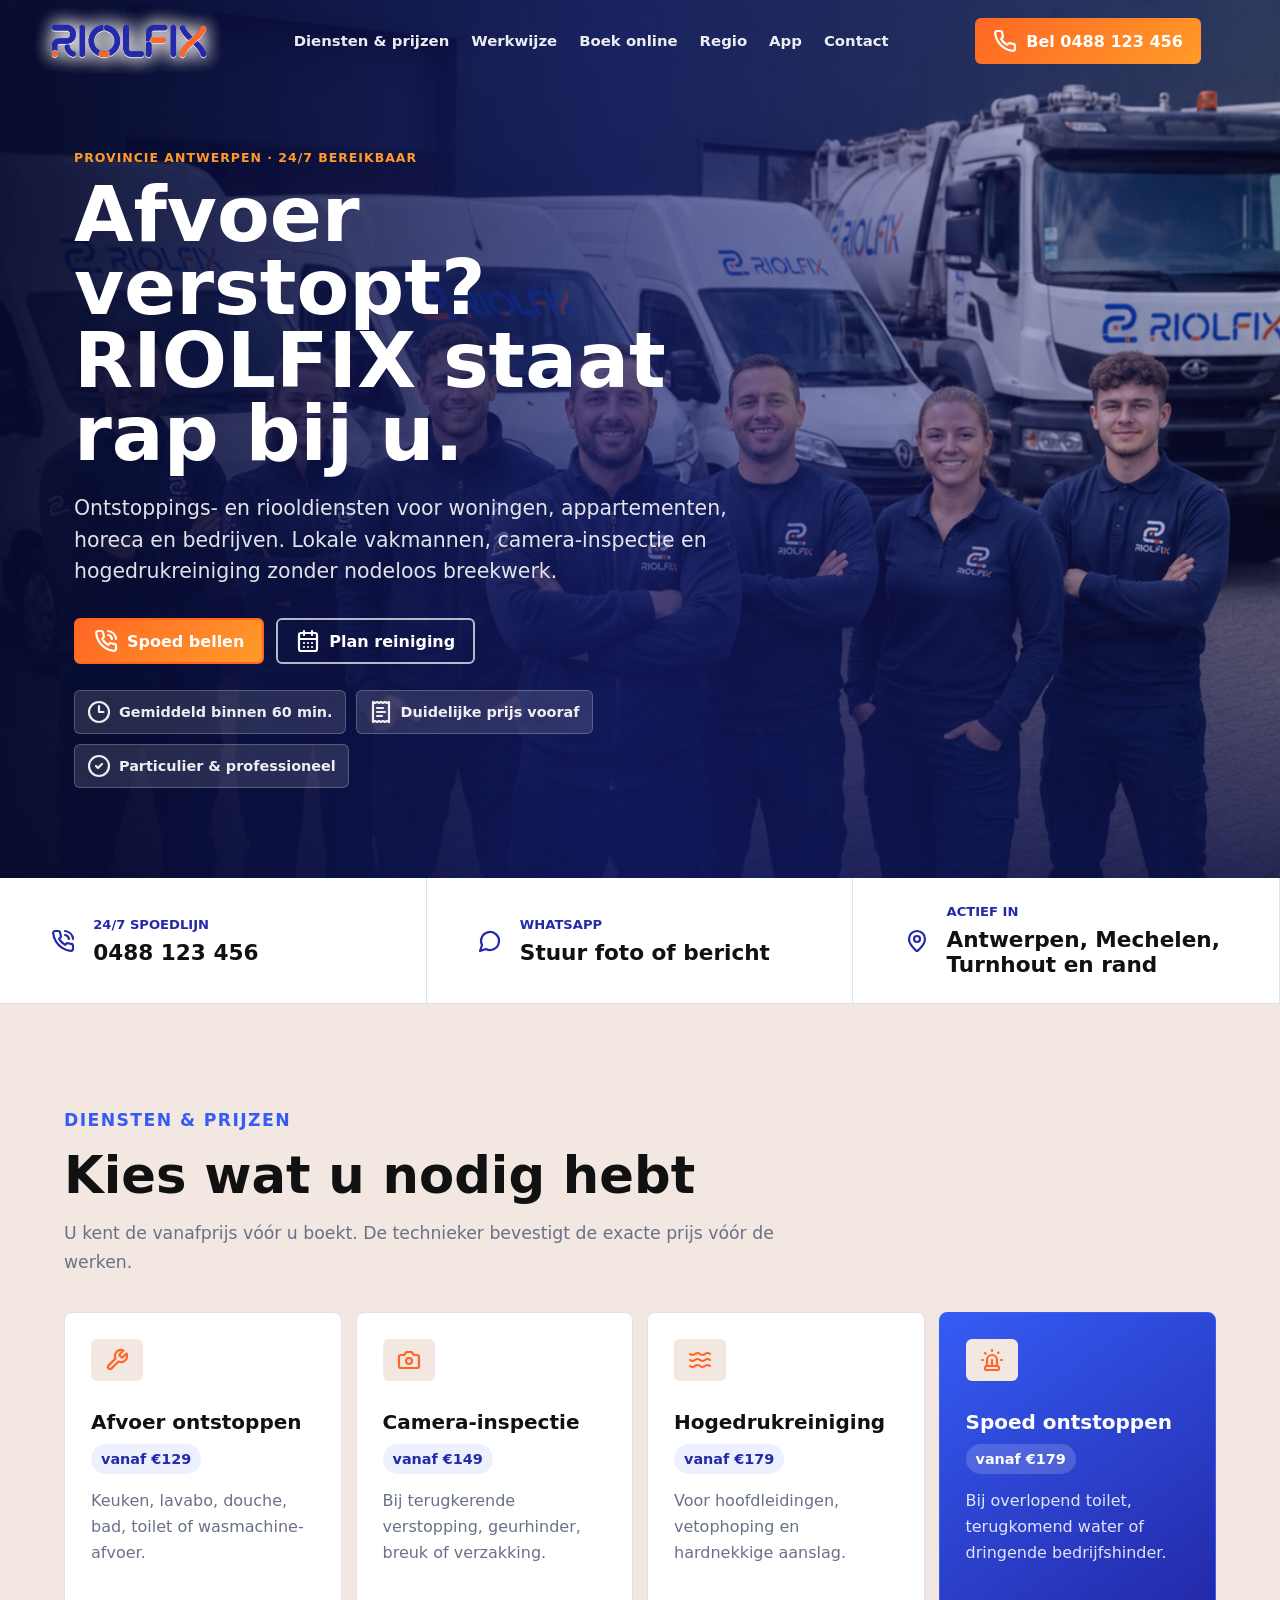
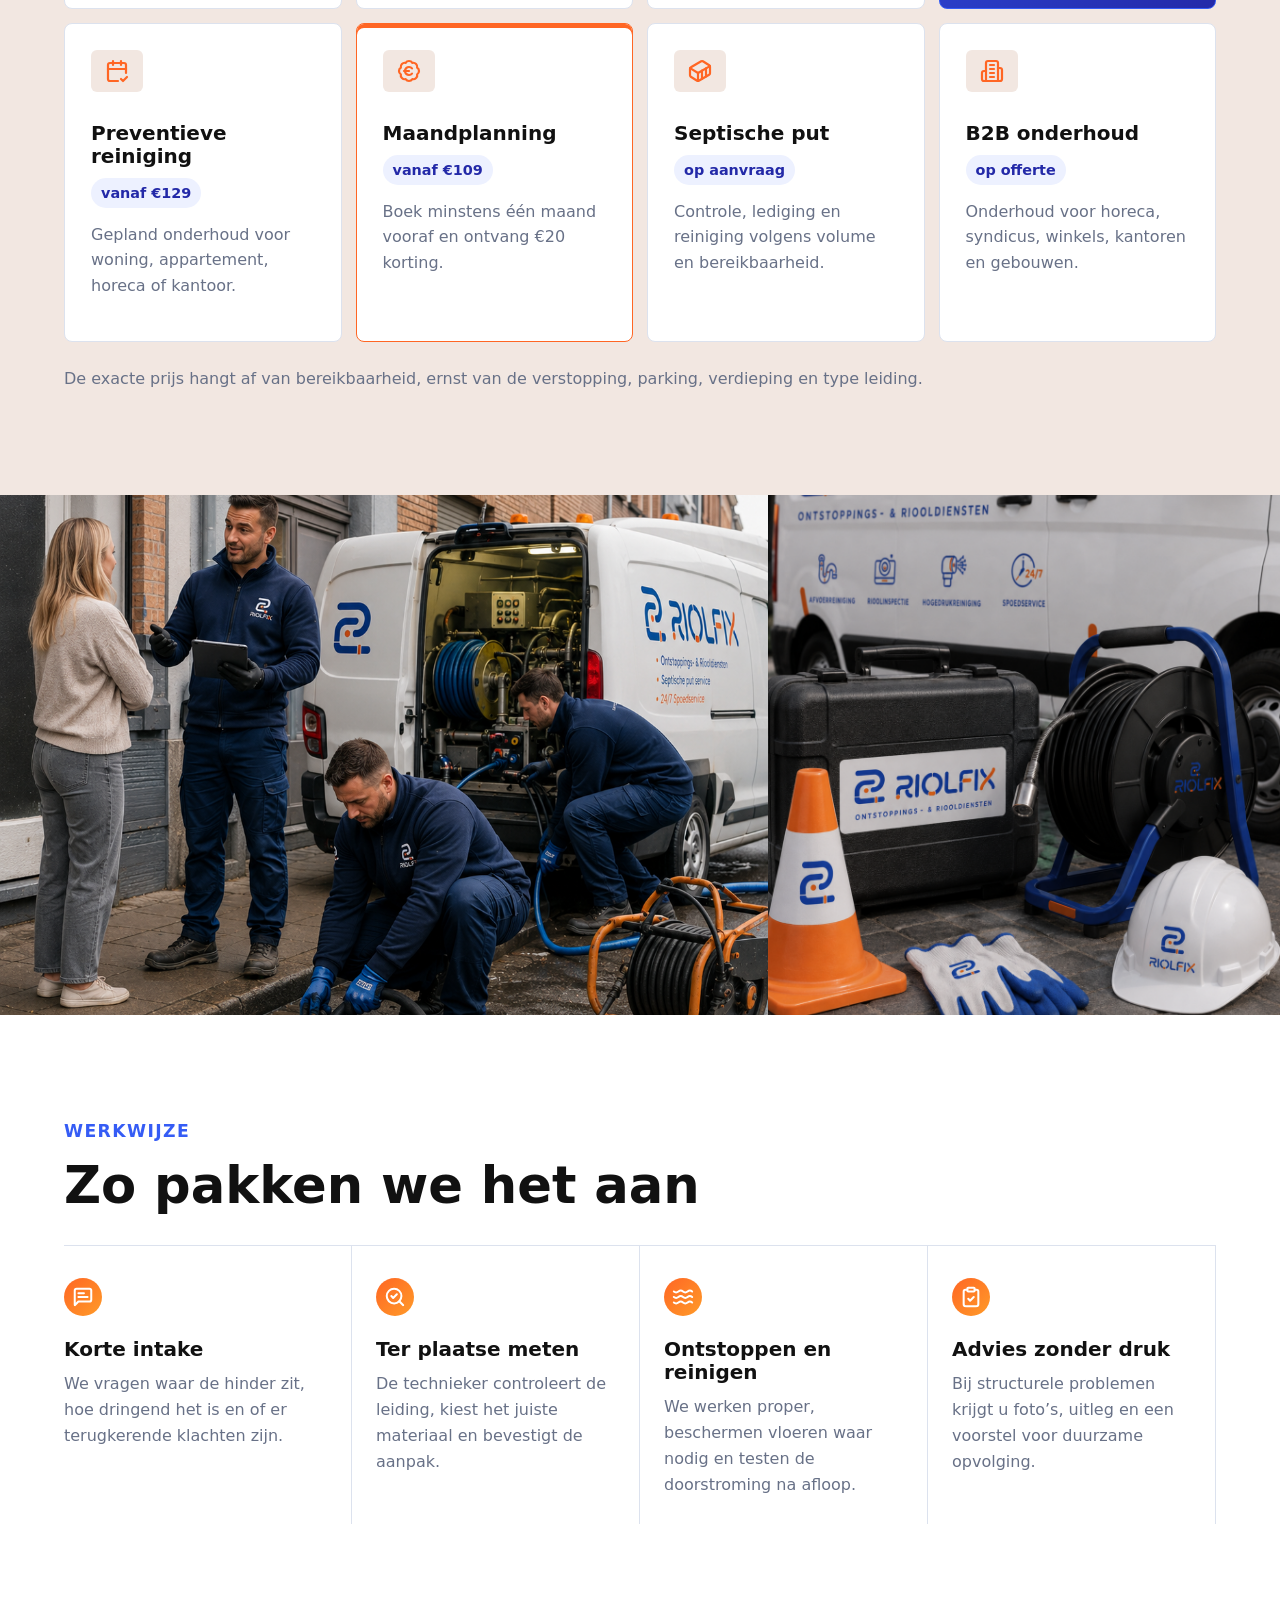
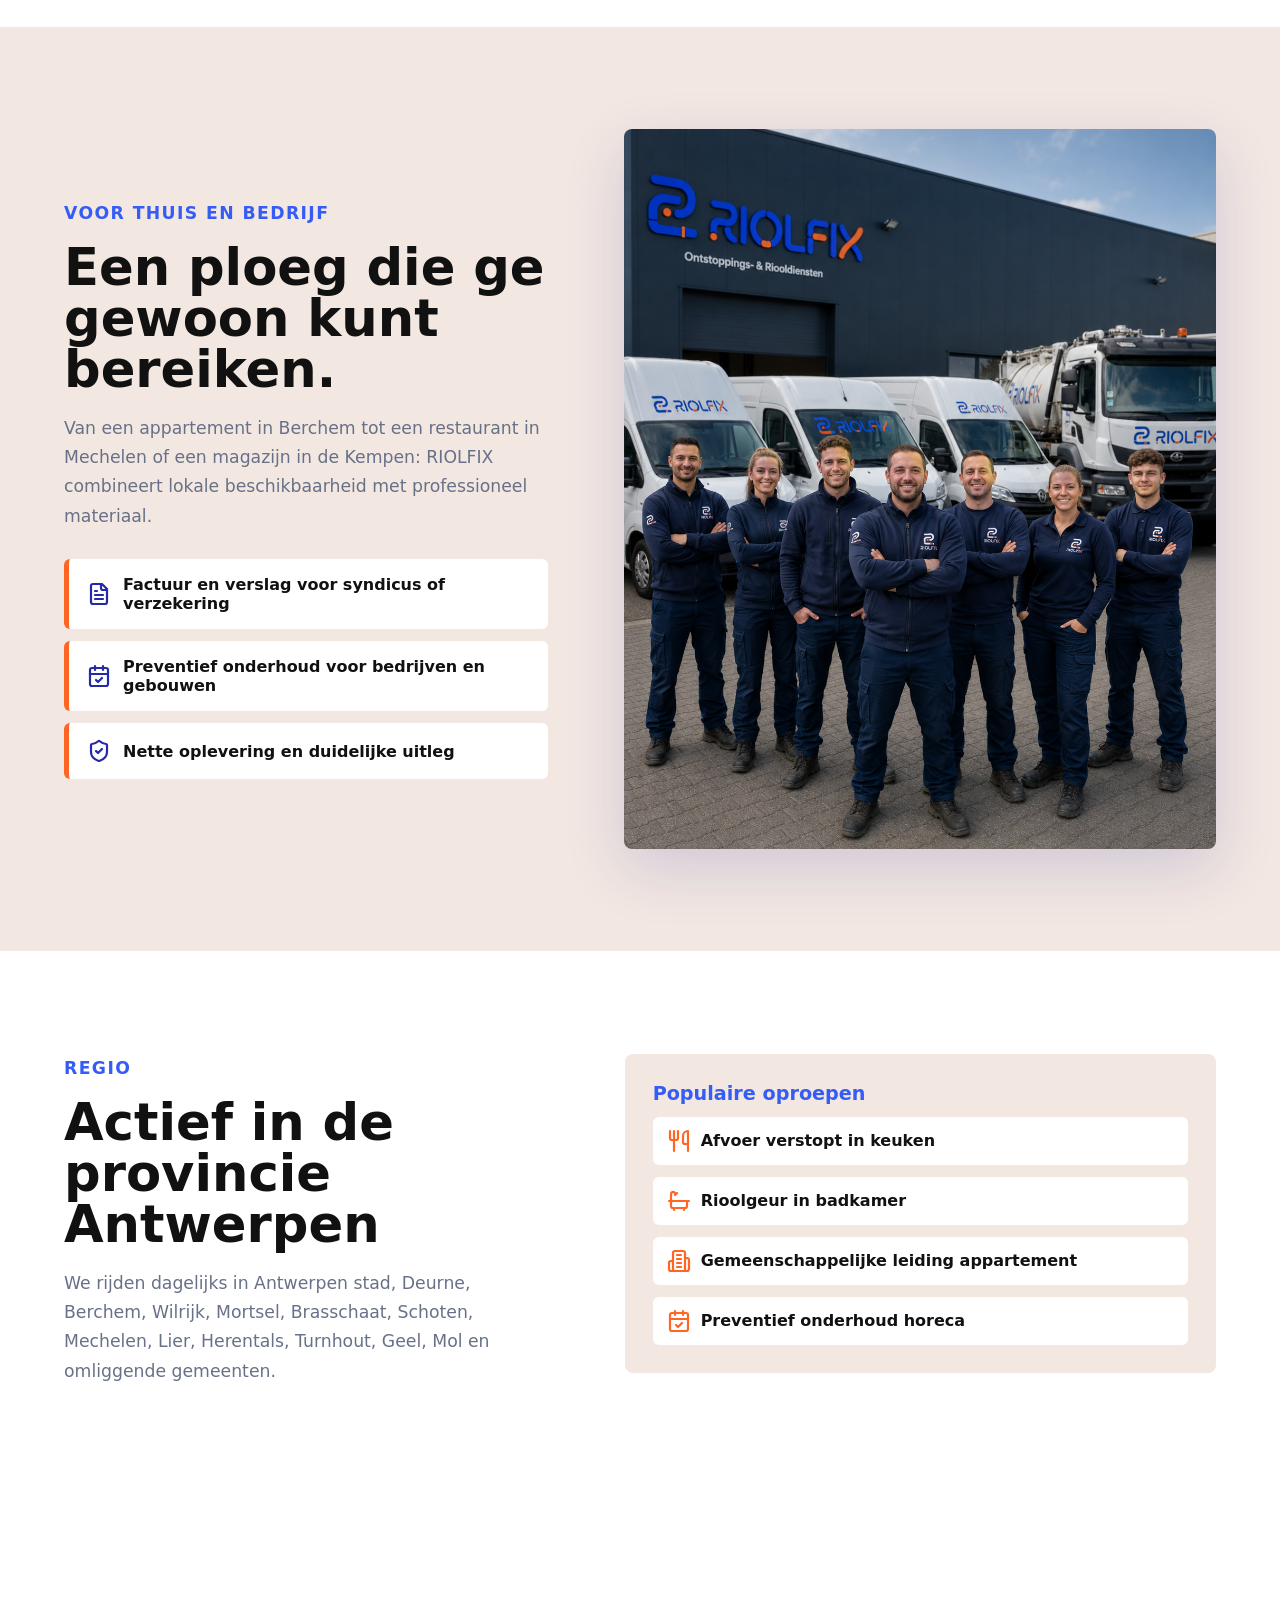
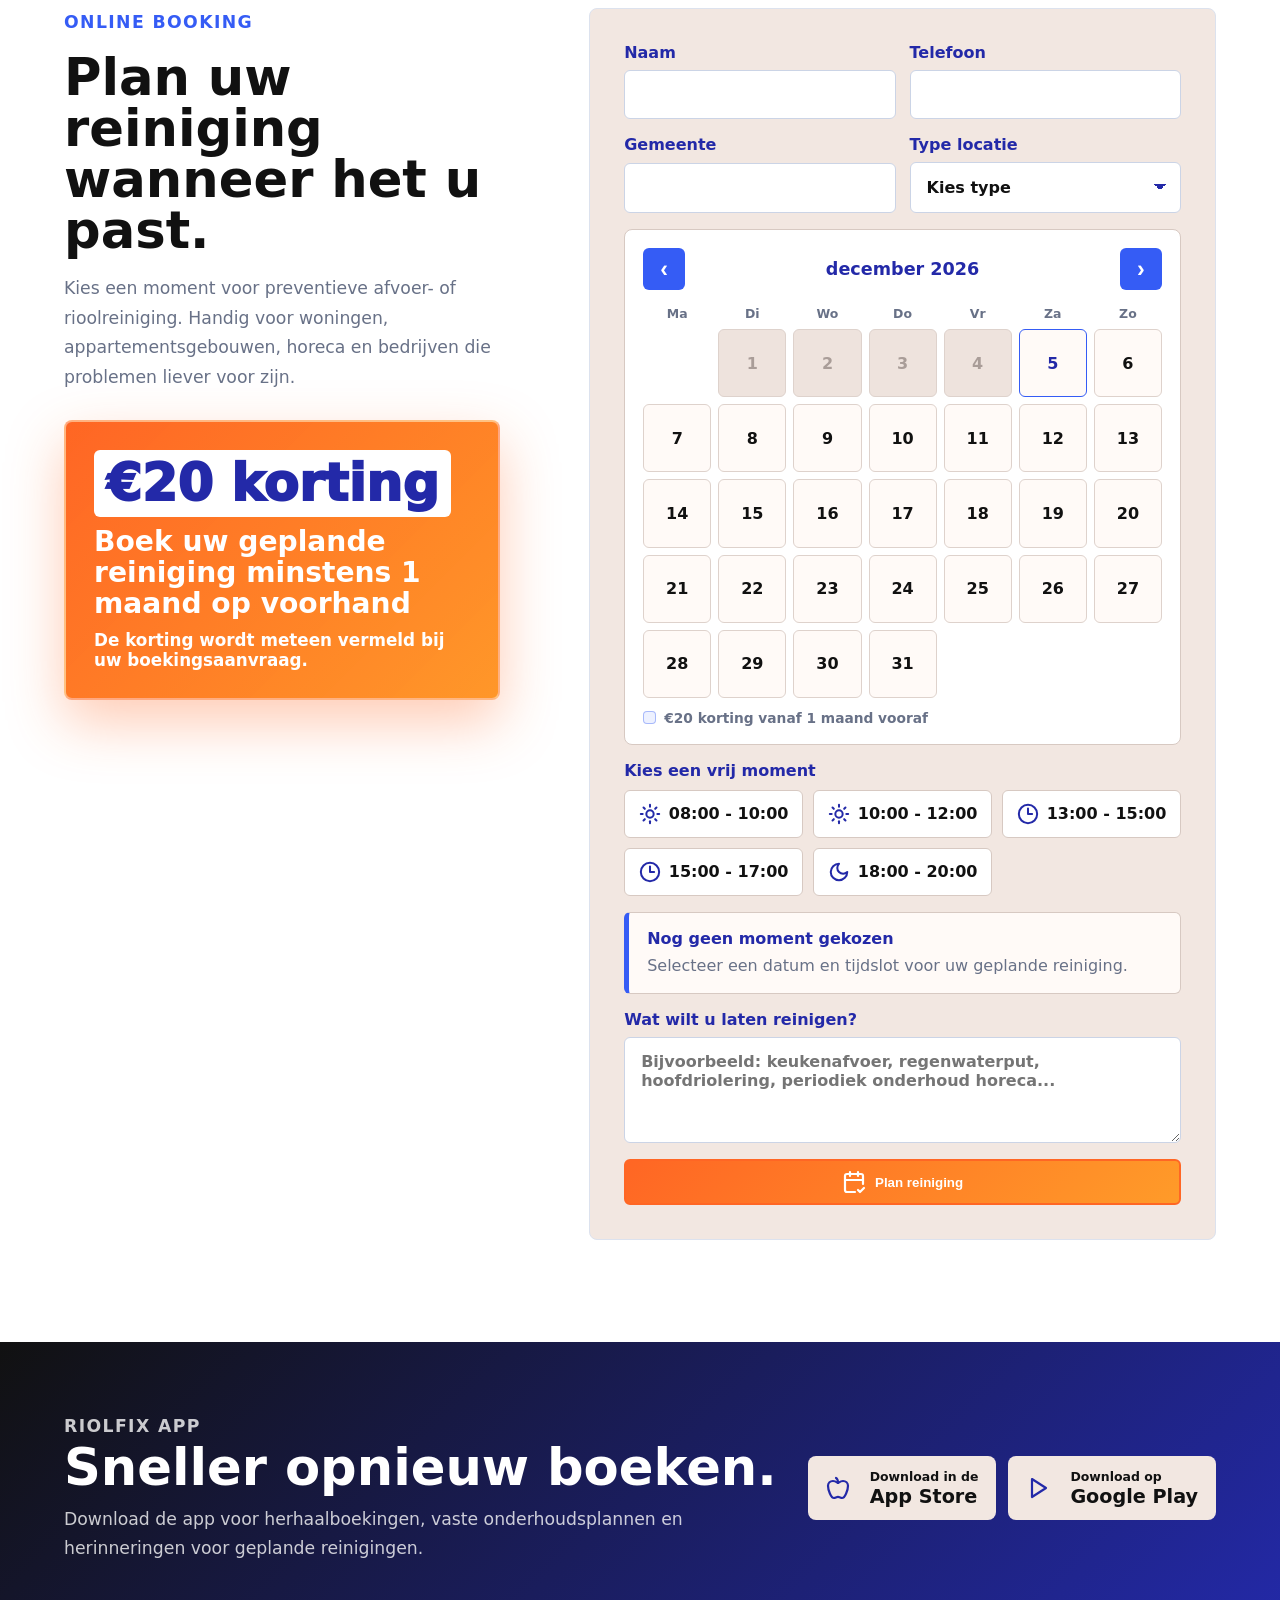
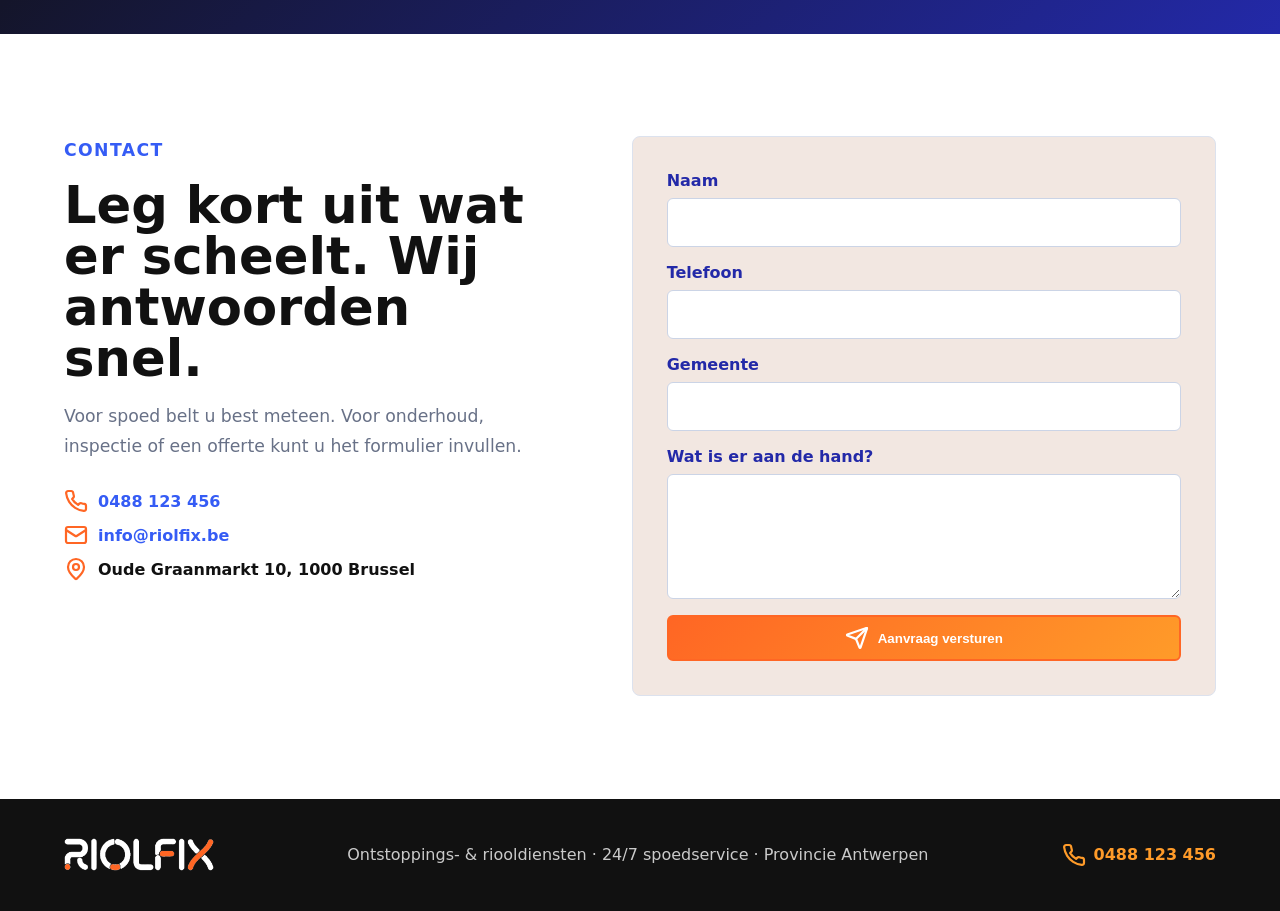
==== commit 6c6201a6: "Simplify site and app navigation" ====
--- a/index.html
+++ b/index.html
@@ -18,15 +18,14 @@
         <img class="logo-dark" src="assets/riolfix-logo-blue.png" alt="" aria-hidden="true" />
       </a>
       <nav class="nav" aria-label="Hoofdnavigatie">
-        <a href="#diensten">Diensten</a>
+        <a href="#diensten">Diensten & prijzen</a>
         <a href="#werkwijze">Werkwijze</a>
-        <a href="#prijzen">Prijzen</a>
-        <a href="#boeking">Boeking</a>
+        <a href="#boeking">Boek online</a>
         <a href="#regio">Regio</a>
         <a href="app.html">App</a>
         <a href="#contact">Contact</a>
       </nav>
-      <a class="header-call" href="tel:+32488123456"><i class="app-icon icon-phone" aria-hidden="true"></i>Bel 0488 123 456</a>
+      <a class="header-call" href="tel:+32488123456"><i data-lucide="phone" class="app-icon" aria-hidden="true"></i>Bel 0488 123 456</a>
       <button class="menu-toggle" type="button" aria-expanded="false" aria-controls="mobile-nav" data-menu-toggle>
         <span></span>
         <span></span>
@@ -34,10 +33,9 @@
     </header>
 
     <nav class="mobile-nav" id="mobile-nav" aria-label="Mobiele navigatie" data-mobile-nav>
-      <a href="#diensten">Diensten</a>
+      <a href="#diensten">Diensten & prijzen</a>
       <a href="#werkwijze">Werkwijze</a>
-      <a href="#prijzen">Prijzen</a>
-      <a href="#boeking">Boeking</a>
+      <a href="#boeking">Boek online</a>
       <a href="#regio">Regio</a>
       <a href="app.html">App</a>
       <a href="#contact">Contact</a>
@@ -58,83 +56,96 @@
             Lokale vakmannen, camera-inspectie en hogedrukreiniging zonder nodeloos breekwerk.
           </p>
           <div class="hero-actions">
-            <a class="btn primary" href="tel:+32488123456"><i class="app-icon icon-phone" aria-hidden="true"></i>Spoed bellen</a>
-            <a class="btn secondary" href="#contact"><i class="app-icon icon-card" aria-hidden="true"></i>Prijs aanvragen</a>
+            <a class="btn primary" href="tel:+32488123456"><i data-lucide="phone-call" class="app-icon" aria-hidden="true"></i>Spoed bellen</a>
+            <a class="btn secondary" href="#boeking"><i data-lucide="calendar-days" class="app-icon" aria-hidden="true"></i>Plan reiniging</a>
           </div>
           <div class="hero-facts" aria-label="Belangrijkste voordelen">
-            <span><i class="app-icon icon-clock" aria-hidden="true"></i>Gemiddeld binnen 60 min.</span>
-            <span><i class="app-icon icon-card" aria-hidden="true"></i>Duidelijke prijs vooraf</span>
-            <span><i class="app-icon icon-check" aria-hidden="true"></i>Particulier & professioneel</span>
+            <span><i data-lucide="clock-3" class="app-icon" aria-hidden="true"></i>Gemiddeld binnen 60 min.</span>
+            <span><i data-lucide="receipt-text" class="app-icon" aria-hidden="true"></i>Duidelijke prijs vooraf</span>
+            <span><i data-lucide="circle-check" class="app-icon" aria-hidden="true"></i>Particulier & professioneel</span>
           </div>
         </div>
       </section>
 
       <section class="quick-strip" aria-label="Snelle contactopties">
         <a href="tel:+32488123456">
-          <i class="app-icon icon-phone" aria-hidden="true"></i>
+          <i data-lucide="phone-call" class="app-icon" aria-hidden="true"></i>
           <strong>24/7 spoedlijn</strong>
           <span>0488 123 456</span>
         </a>
-        <a href="mailto:info@riolfix.be">
-          <i class="app-icon icon-chat" aria-hidden="true"></i>
-          <strong>Mail ons</strong>
-          <span>info@riolfix.be</span>
+        <a href="https://wa.me/32488123456">
+          <i data-lucide="message-circle" class="app-icon" aria-hidden="true"></i>
+          <strong>WhatsApp</strong>
+          <span>Stuur foto of bericht</span>
         </a>
         <a href="#regio">
-          <i class="app-icon icon-location" aria-hidden="true"></i>
+          <i data-lucide="map-pin" class="app-icon" aria-hidden="true"></i>
           <strong>Actief in</strong>
           <span>Antwerpen, Mechelen, Turnhout en rand</span>
         </a>
       </section>
 
-      <section class="section intro">
-        <div>
-          <p class="eyebrow blue">RIOLFIX ontzorgt</p>
-          <h2>Proper werk, snelle diagnose en oplossingen die blijven.</h2>
-        </div>
-        <p>
-          Een verstopte afvoer komt altijd ongelegen. Daarom werken we met korte lijnen:
-          u belt, wij stellen de juiste vragen, komen met het gepaste materiaal en leggen uit
-          wat er aan de hand is voor we beginnen. Geen show, gewoon degelijk werk.
-        </p>
-      </section>
-
       <section class="section services" id="diensten" aria-labelledby="diensten-title">
         <div class="section-head">
-          <p class="eyebrow blue">Diensten</p>
-          <h2 id="diensten-title">Voor elke leiding de juiste aanpak</h2>
+          <p class="eyebrow blue">Diensten & prijzen</p>
+          <h2 id="diensten-title">Kies wat u nodig hebt</h2>
+          <p>U kent de vanafprijs vóór u boekt. De technieker bevestigt de exacte prijs vóór de werken.</p>
         </div>
         <div class="service-grid">
           <article class="service-card">
-            <span class="service-icon"><i class="app-icon icon-pipe" aria-hidden="true"></i></span>
-            <h3>Afvoerreiniging</h3>
+            <span class="service-icon"><i data-lucide="wrench" class="app-icon" aria-hidden="true"></i></span>
+            <h3>Afvoer ontstoppen</h3>
             <strong class="service-price">vanaf €129</strong>
-            <p>Keuken, badkamer, toilet, regenput of gemeenschappelijke afvoer. We verwijderen vet, kalk, zeepresten en vuilophoping.</p>
-          </article>
-          <article class="service-card">
-            <span class="service-icon"><i class="app-icon icon-photo" aria-hidden="true"></i></span>
-            <h3>Rioolinspectie</h3>
+            <p>Keuken, lavabo, douche, bad, toilet of wasmachine-afvoer.</p>
+          </article>
+          <article class="service-card">
+            <span class="service-icon"><i data-lucide="camera" class="app-icon" aria-hidden="true"></i></span>
+            <h3>Camera-inspectie</h3>
             <strong class="service-price">vanaf €149</strong>
-            <p>Camera-inspectie met duidelijke uitleg, ideaal bij terugkerende verstoppingen, geurhinder of aankoop van een pand.</p>
-          </article>
-          <article class="service-card">
-            <span class="service-icon"><i class="app-icon icon-water" aria-hidden="true"></i></span>
+            <p>Bij terugkerende verstopping, geurhinder, breuk of verzakking.</p>
+          </article>
+          <article class="service-card">
+            <span class="service-icon"><i data-lucide="waves" class="app-icon" aria-hidden="true"></i></span>
             <h3>Hogedrukreiniging</h3>
             <strong class="service-price">vanaf €179</strong>
-            <p>Krachtige reiniging voor riolen, standleidingen, septische aansluitingen en bedrijfsleidingen met hardnekkige aanslag.</p>
+            <p>Voor hoofdleidingen, vetophoping en hardnekkige aanslag.</p>
           </article>
           <article class="service-card accent">
-            <span class="service-icon"><i class="app-icon icon-alert" aria-hidden="true"></i></span>
-            <h3>Spoedservice</h3>
+            <span class="service-icon"><i data-lucide="siren" class="app-icon" aria-hidden="true"></i></span>
+            <h3>Spoed ontstoppen</h3>
             <strong class="service-price">vanaf €179</strong>
-            <p>Water dat terugkomt, toilet dat overloopt of hinder in uw zaak? We sturen zo snel mogelijk een technieker uit.</p>
-          </article>
-        </div>
+            <p>Bij overlopend toilet, terugkomend water of dringende bedrijfshinder.</p>
+          </article>
+          <article class="service-card">
+            <span class="service-icon"><i data-lucide="calendar-check-2" class="app-icon" aria-hidden="true"></i></span>
+            <h3>Preventieve reiniging</h3>
+            <strong class="service-price">vanaf €129</strong>
+            <p>Gepland onderhoud voor woning, appartement, horeca of kantoor.</p>
+          </article>
+          <article class="service-card discount-card">
+            <span class="service-icon"><i data-lucide="badge-euro" class="app-icon" aria-hidden="true"></i></span>
+            <h3>Maandplanning</h3>
+            <strong class="service-price">vanaf €109</strong>
+            <p>Boek minstens één maand vooraf en ontvang €20 korting.</p>
+          </article>
+          <article class="service-card">
+            <span class="service-icon"><i data-lucide="container" class="app-icon" aria-hidden="true"></i></span>
+            <h3>Septische put</h3>
+            <strong class="service-price">op aanvraag</strong>
+            <p>Controle, lediging en reiniging volgens volume en bereikbaarheid.</p>
+          </article>
+          <article class="service-card">
+            <span class="service-icon"><i data-lucide="building-2" class="app-icon" aria-hidden="true"></i></span>
+            <h3>B2B onderhoud</h3>
+            <strong class="service-price">op offerte</strong>
+            <p>Onderhoud voor horeca, syndicus, winkels, kantoren en gebouwen.</p>
+          </article>
+        </div>
+        <p class="fine-print">De exacte prijs hangt af van bereikbaarheid, ernst van de verstopping, parking, verdieping en type leiding.</p>
       </section>
 
       <section class="image-band" aria-label="RIOLFIX materiaal en voertuigen">
         <img src="assets/intervention-team.png" alt="RIOLFIX ploeg voert rioolinterventie uit bij woning" />
-        <img src="assets/field-crew.png" alt="RIOLFIX techniekers met ontstoppingsmateriaal naast servicewagens" />
         <img src="assets/equipment.png" alt="Inspectie- en reinigingsmateriaal van RIOLFIX" />
       </section>
 
@@ -145,22 +156,22 @@
         </div>
         <div class="timeline">
           <article>
-            <span><i class="app-icon icon-chat" aria-hidden="true"></i></span>
+            <span><i data-lucide="message-square-text" class="app-icon" aria-hidden="true"></i></span>
             <h3>Korte intake</h3>
             <p>We vragen waar de hinder zit, hoe dringend het is en of er terugkerende klachten zijn.</p>
           </article>
           <article>
-            <span><i class="app-icon icon-location" aria-hidden="true"></i></span>
+            <span><i data-lucide="search-check" class="app-icon" aria-hidden="true"></i></span>
             <h3>Ter plaatse meten</h3>
             <p>De technieker controleert de leiding, kiest het juiste materiaal en bevestigt de aanpak.</p>
           </article>
           <article>
-            <span><i class="app-icon icon-water" aria-hidden="true"></i></span>
+            <span><i data-lucide="waves" class="app-icon" aria-hidden="true"></i></span>
             <h3>Ontstoppen en reinigen</h3>
             <p>We werken proper, beschermen vloeren waar nodig en testen de doorstroming na afloop.</p>
           </article>
           <article>
-            <span><i class="app-icon icon-check" aria-hidden="true"></i></span>
+            <span><i data-lucide="clipboard-check" class="app-icon" aria-hidden="true"></i></span>
             <h3>Advies zonder druk</h3>
             <p>Bij structurele problemen krijgt u foto’s, uitleg en een voorstel voor duurzame opvolging.</p>
           </article>
@@ -176,99 +187,12 @@
             RIOLFIX combineert lokale beschikbaarheid met professioneel materiaal.
           </p>
           <ul class="check-list">
-            <li><i class="app-icon icon-card" aria-hidden="true"></i>Factuur en verslag mogelijk voor syndicus of verzekering</li>
-            <li><i class="app-icon icon-calendar" aria-hidden="true"></i>Preventief onderhoud voor horeca, winkels en kantoren</li>
-            <li><i class="app-icon icon-check" aria-hidden="true"></i>Respectvolle techniekers, nette oplevering</li>
+            <li><i data-lucide="file-text" class="app-icon" aria-hidden="true"></i>Factuur en verslag voor syndicus of verzekering</li>
+            <li><i data-lucide="calendar-check" class="app-icon" aria-hidden="true"></i>Preventief onderhoud voor bedrijven en gebouwen</li>
+            <li><i data-lucide="shield-check" class="app-icon" aria-hidden="true"></i>Nette oplevering en duidelijke uitleg</li>
           </ul>
         </div>
         <img src="assets/team-yard.png" alt="RIOLFIX ploeg met zichtbare gezichten bij servicewagens" />
-      </section>
-
-      <section class="section pricing" id="prijzen" aria-labelledby="prijzen-title">
-        <div class="section-head">
-          <p class="eyebrow blue">Prijzen & diensten</p>
-          <h2 id="prijzen-title">Duidelijke vanafprijzen per opdracht</h2>
-          <p>U ziet meteen welke diensten RIOLFIX uitvoert en vanaf welke prijs. De technieker bevestigt de aanpak en prijs vóór de werken starten.</p>
-        </div>
-        <div class="price-grid">
-          <article>
-            <i class="app-icon icon-pipe" aria-hidden="true"></i>
-            <h3>Standaard ontstopping</h3>
-            <p class="price">vanaf €129</p>
-            <span>Voor lavabo, douche, keukenafvoer of toilet.</span>
-          </article>
-          <article>
-            <i class="app-icon icon-photo" aria-hidden="true"></i>
-            <h3>Camera-inspectie</h3>
-            <p class="price">vanaf €149</p>
-            <span>Met duidelijke diagnose en advies op maat.</span>
-          </article>
-          <article>
-            <i class="app-icon icon-water" aria-hidden="true"></i>
-            <h3>Hogedrukreiniging</h3>
-            <p class="price">vanaf €179</p>
-            <span>Voor hoofdriolering, vetophoping en zware aanslag.</span>
-          </article>
-        </div>
-        <div class="service-price-list" aria-label="Volledige prijslijst">
-          <article>
-            <div>
-              <h3>Afvoer ontstoppen</h3>
-              <p>Keuken, lavabo, douche, bad, toilet of wasmachine-afvoer.</p>
-            </div>
-            <strong>vanaf €129</strong>
-          </article>
-          <article>
-            <div>
-              <h3>Spoed ontstoppen</h3>
-              <p>Dringende interventie bij overlopend toilet, water dat terugkomt of hinder in uw zaak.</p>
-            </div>
-            <strong>vanaf €179</strong>
-          </article>
-          <article>
-            <div>
-              <h3>Camera-inspectie riool</h3>
-              <p>Controle bij terugkerende verstopping, rioolgeur, breuk, verzakking of aankoop van een pand.</p>
-            </div>
-            <strong>vanaf €149</strong>
-          </article>
-          <article>
-            <div>
-              <h3>Hogedrukreiniging</h3>
-              <p>Reiniging van hoofdleiding, standleiding, vetophoping, septische aansluiting of bedrijfsleiding.</p>
-            </div>
-            <strong>vanaf €179</strong>
-          </article>
-          <article>
-            <div>
-              <h3>Preventieve reiniging</h3>
-              <p>Geplande reiniging voor woning, appartement, horeca, kantoor of gebouw.</p>
-            </div>
-            <strong>vanaf €129</strong>
-          </article>
-          <article>
-            <div>
-              <h3>Preventieve reiniging met maandplanning</h3>
-              <p>Boek minstens 1 maand vooraf en ontvang €20 korting op de geplande reiniging.</p>
-            </div>
-            <strong>vanaf €109</strong>
-          </article>
-          <article>
-            <div>
-              <h3>Septische put service</h3>
-              <p>Controle, lediging en reiniging afhankelijk van volume, toegang en locatie.</p>
-            </div>
-            <strong>op aanvraag</strong>
-          </article>
-          <article>
-            <div>
-              <h3>B2B onderhoud</h3>
-              <p>Onderhoudscontracten voor horeca, syndicus, kantoren, winkels en vastgoedbeheerders.</p>
-            </div>
-            <strong>offerte</strong>
-          </article>
-        </div>
-        <p class="fine-print">De exacte prijs hangt af van bereikbaarheid, ernst van de verstopping, parking, verdieping en type leiding. U krijgt altijd duidelijkheid vóór de start van de werken.</p>
       </section>
 
       <section class="section region" id="regio" aria-labelledby="regio-title">
@@ -282,21 +206,10 @@
         </div>
         <div class="region-panel">
           <strong>Populaire oproepen</strong>
-          <span><i class="app-icon icon-kitchen" aria-hidden="true"></i>Afvoer verstopt in keuken</span>
-          <span><i class="app-icon icon-smell" aria-hidden="true"></i>Rioolgeur in badkamer</span>
-          <span><i class="app-icon icon-building" aria-hidden="true"></i>Gemeenschappelijke leiding appartement</span>
-          <span><i class="app-icon icon-calendar" aria-hidden="true"></i>Preventief onderhoud horeca</span>
-        </div>
-      </section>
-
-      <section class="section gallery" aria-labelledby="gallery-title">
-        <div class="section-head">
-          <p class="eyebrow blue">RIOLFIX in beeld</p>
-          <h2 id="gallery-title">Herkenbaar, netjes en klaar voor interventie</h2>
-        </div>
-        <div class="gallery-grid">
-          <img src="assets/intervention-team.png" alt="RIOLFIX ploeg tijdens een rioolinterventie aan een woning" />
-          <img src="assets/field-crew.png" alt="RIOLFIX techniekers bereiden preventieve reiniging voor" />
+          <span><i data-lucide="utensils" class="app-icon" aria-hidden="true"></i>Afvoer verstopt in keuken</span>
+          <span><i data-lucide="bath" class="app-icon" aria-hidden="true"></i>Rioolgeur in badkamer</span>
+          <span><i data-lucide="building-2" class="app-icon" aria-hidden="true"></i>Gemeenschappelijke leiding appartement</span>
+          <span><i data-lucide="calendar-check" class="app-icon" aria-hidden="true"></i>Preventief onderhoud horeca</span>
         </div>
       </section>
 
@@ -365,11 +278,11 @@
           <div class="slot-picker">
             <span class="slot-label">Kies een vrij moment</span>
             <div class="slot-grid" data-slot-grid>
-              <button type="button" data-slot="08:00 - 10:00"><i class="app-icon icon-sun" aria-hidden="true"></i>08:00 - 10:00</button>
-              <button type="button" data-slot="10:00 - 12:00"><i class="app-icon icon-sun" aria-hidden="true"></i>10:00 - 12:00</button>
-              <button type="button" data-slot="13:00 - 15:00"><i class="app-icon icon-clock" aria-hidden="true"></i>13:00 - 15:00</button>
-              <button type="button" data-slot="15:00 - 17:00"><i class="app-icon icon-clock" aria-hidden="true"></i>15:00 - 17:00</button>
-              <button type="button" data-slot="18:00 - 20:00"><i class="app-icon icon-moon" aria-hidden="true"></i>18:00 - 20:00</button>
+              <button type="button" data-slot="08:00 - 10:00"><i data-lucide="sun" class="app-icon" aria-hidden="true"></i>08:00 - 10:00</button>
+              <button type="button" data-slot="10:00 - 12:00"><i data-lucide="sun" class="app-icon" aria-hidden="true"></i>10:00 - 12:00</button>
+              <button type="button" data-slot="13:00 - 15:00"><i data-lucide="clock-3" class="app-icon" aria-hidden="true"></i>13:00 - 15:00</button>
+              <button type="button" data-slot="15:00 - 17:00"><i data-lucide="clock-3" class="app-icon" aria-hidden="true"></i>15:00 - 17:00</button>
+              <button type="button" data-slot="18:00 - 20:00"><i data-lucide="moon" class="app-icon" aria-hidden="true"></i>18:00 - 20:00</button>
             </div>
             <input type="hidden" name="voorkeurmoment" data-selected-slot required />
           </div>
@@ -381,7 +294,7 @@
             Wat wilt u laten reinigen?
             <textarea name="geplande_reiniging" rows="4" placeholder="Bijvoorbeeld: keukenafvoer, regenwaterput, hoofdriolering, periodiek onderhoud horeca..." required></textarea>
           </label>
-          <button class="btn primary" type="submit"><i class="app-icon icon-calendar" aria-hidden="true"></i>Plan reiniging</button>
+          <button class="btn primary" type="submit"><i data-lucide="calendar-check-2" class="app-icon" aria-hidden="true"></i>Plan reiniging</button>
         </form>
       </section>
 
@@ -396,12 +309,12 @@
         </div>
         <div class="app-buttons" aria-label="Downloadopties">
           <a href="app.html" aria-label="Open de RIOLFIX app">
-            <i class="app-icon icon-phone" aria-hidden="true"></i>
+            <i data-lucide="apple" class="app-icon" aria-hidden="true"></i>
             <span>Download in de</span>
             <strong>App Store</strong>
           </a>
           <a href="app.html" aria-label="Open de RIOLFIX app">
-            <i class="app-icon icon-phone" aria-hidden="true"></i>
+            <i data-lucide="play" class="app-icon" aria-hidden="true"></i>
             <span>Download op</span>
             <strong>Google Play</strong>
           </a>
@@ -416,9 +329,9 @@
             Voor spoed belt u best meteen. Voor onderhoud, inspectie of een offerte kunt u het formulier invullen.
           </p>
           <div class="contact-lines">
-            <a href="tel:+32488123456"><i class="app-icon icon-phone" aria-hidden="true"></i>0488 123 456</a>
-            <a href="mailto:info@riolfix.be"><i class="app-icon icon-chat" aria-hidden="true"></i>info@riolfix.be</a>
-            <span><i class="app-icon icon-location" aria-hidden="true"></i>Oude Graanmarkt 10, 1000 Brussel</span>
+            <a href="tel:+32488123456"><i data-lucide="phone" class="app-icon" aria-hidden="true"></i>0488 123 456</a>
+            <a href="mailto:info@riolfix.be"><i data-lucide="mail" class="app-icon" aria-hidden="true"></i>info@riolfix.be</a>
+            <span><i data-lucide="map-pin" class="app-icon" aria-hidden="true"></i>Oude Graanmarkt 10, 1000 Brussel</span>
           </div>
         </div>
         <form class="contact-form" action="mailto:info@riolfix.be" method="post" enctype="text/plain">
@@ -438,7 +351,7 @@
             Wat is er aan de hand?
             <textarea name="bericht" rows="5" required></textarea>
           </label>
-          <button class="btn primary" type="submit"><i class="app-icon icon-chat" aria-hidden="true"></i>Aanvraag versturen</button>
+          <button class="btn primary" type="submit"><i data-lucide="send" class="app-icon" aria-hidden="true"></i>Aanvraag versturen</button>
         </form>
       </section>
     </main>
@@ -446,10 +359,11 @@
     <footer class="footer">
       <img src="assets/riolfix-logo-light.png" alt="RIOLFIX" />
       <p>Ontstoppings- & riooldiensten · 24/7 spoedservice · Provincie Antwerpen</p>
-      <a href="tel:+32488123456"><i class="app-icon icon-phone" aria-hidden="true"></i>0488 123 456</a>
+      <a href="tel:+32488123456"><i data-lucide="phone" class="app-icon" aria-hidden="true"></i>0488 123 456</a>
     </footer>
 
-    <a class="sticky-call" href="tel:+32488123456"><i class="app-icon icon-phone" aria-hidden="true"></i>24/7 spoed: 0488 123 456</a>
+    <a class="sticky-call" href="tel:+32488123456"><i data-lucide="phone-call" class="app-icon" aria-hidden="true"></i>24/7 spoed: 0488 123 456</a>
+    <script src="assets/lucide.min.js"></script>
     <script src="script.js"></script>
   </body>
 </html>
--- a/styles.css
+++ b/styles.css
@@ -390,6 +390,11 @@
   border-color: var(--blue);
 }
 
+.service-card.discount-card {
+  border-color: var(--orange);
+  box-shadow: inset 0 4px 0 var(--orange);
+}
+
 .service-card p,
 .price-grid span,
 .fine-print {
@@ -437,7 +442,7 @@
 
 .image-band {
   display: grid;
-  grid-template-columns: 1.1fr 0.9fr 1fr;
+  grid-template-columns: 1.2fr 0.8fr;
   gap: 0;
   background: var(--blue-dark);
 }
@@ -1489,9 +1494,7 @@
 
 .mobile-app-stage {
   min-height: 100vh;
-  display: grid;
-  grid-template-columns: minmax(320px, 430px) minmax(260px, 420px);
-  gap: clamp(26px, 6vw, 86px);
+  display: flex;
   align-items: center;
   justify-content: center;
   padding: clamp(28px, 5vw, 70px);
@@ -1599,6 +1602,29 @@
   background:
     linear-gradient(160deg, rgba(255, 255, 255, 0.96), rgba(242, 231, 225, 0.96)),
     var(--white);
+}
+
+.business-entry {
+  display: grid;
+  grid-template-columns: 34px minmax(0, 1fr) 24px;
+  gap: 10px;
+  align-items: center;
+  padding: 14px;
+  color: var(--blue-dark);
+  background: #edf1ff;
+  border-radius: 12px;
+}
+
+.business-entry span {
+  color: var(--blue-dark);
+  font-size: 0.9rem;
+  font-weight: 750;
+  line-height: 1.35;
+  text-transform: none;
+}
+
+.business-entry strong {
+  display: block;
 }
 
 .mini-label {
@@ -2361,19 +2387,27 @@
 
 .native-tabbar {
   display: grid;
-  grid-template-columns: repeat(5, 1fr);
+  grid-template-columns: repeat(4, 1fr);
   gap: 4px;
   padding: 8px;
   background: rgba(17, 17, 17, 0.94);
 }
 
 .native-tabbar a {
+  display: grid;
+  justify-items: center;
+  gap: 4px;
   padding: 10px 4px;
   color: var(--white);
   border-radius: 11px;
   font-size: 0.71rem;
   font-weight: 900;
   text-align: center;
+}
+
+.native-tabbar .app-icon {
+  width: 21px;
+  height: 21px;
 }
 
 .native-tabbar a:hover {
@@ -2413,6 +2447,35 @@
 .contact-lines .app-icon,
 .app-buttons .app-icon {
   border-width: 2px;
+}
+
+/* Lucide icons replace the old decorative CSS glyphs with recognisable symbols. */
+.app-icon,
+.header-call .app-icon,
+.btn .app-icon,
+.footer .app-icon,
+.sticky-call .app-icon,
+.hero-facts .app-icon,
+.price-grid article > .app-icon,
+.quick-strip .app-icon,
+.service-icon .app-icon,
+.timeline .app-icon,
+.check-list .app-icon,
+.region-panel .app-icon,
+.contact-lines .app-icon,
+.app-buttons .app-icon {
+  display: inline-block;
+  flex: 0 0 auto;
+  width: 24px;
+  height: 24px;
+  border: 0;
+  border-radius: 0;
+  stroke-width: 2.2;
+}
+
+.app-icon::before,
+.app-icon::after {
+  display: none;
 }
 
 @media (max-width: 1080px) {
